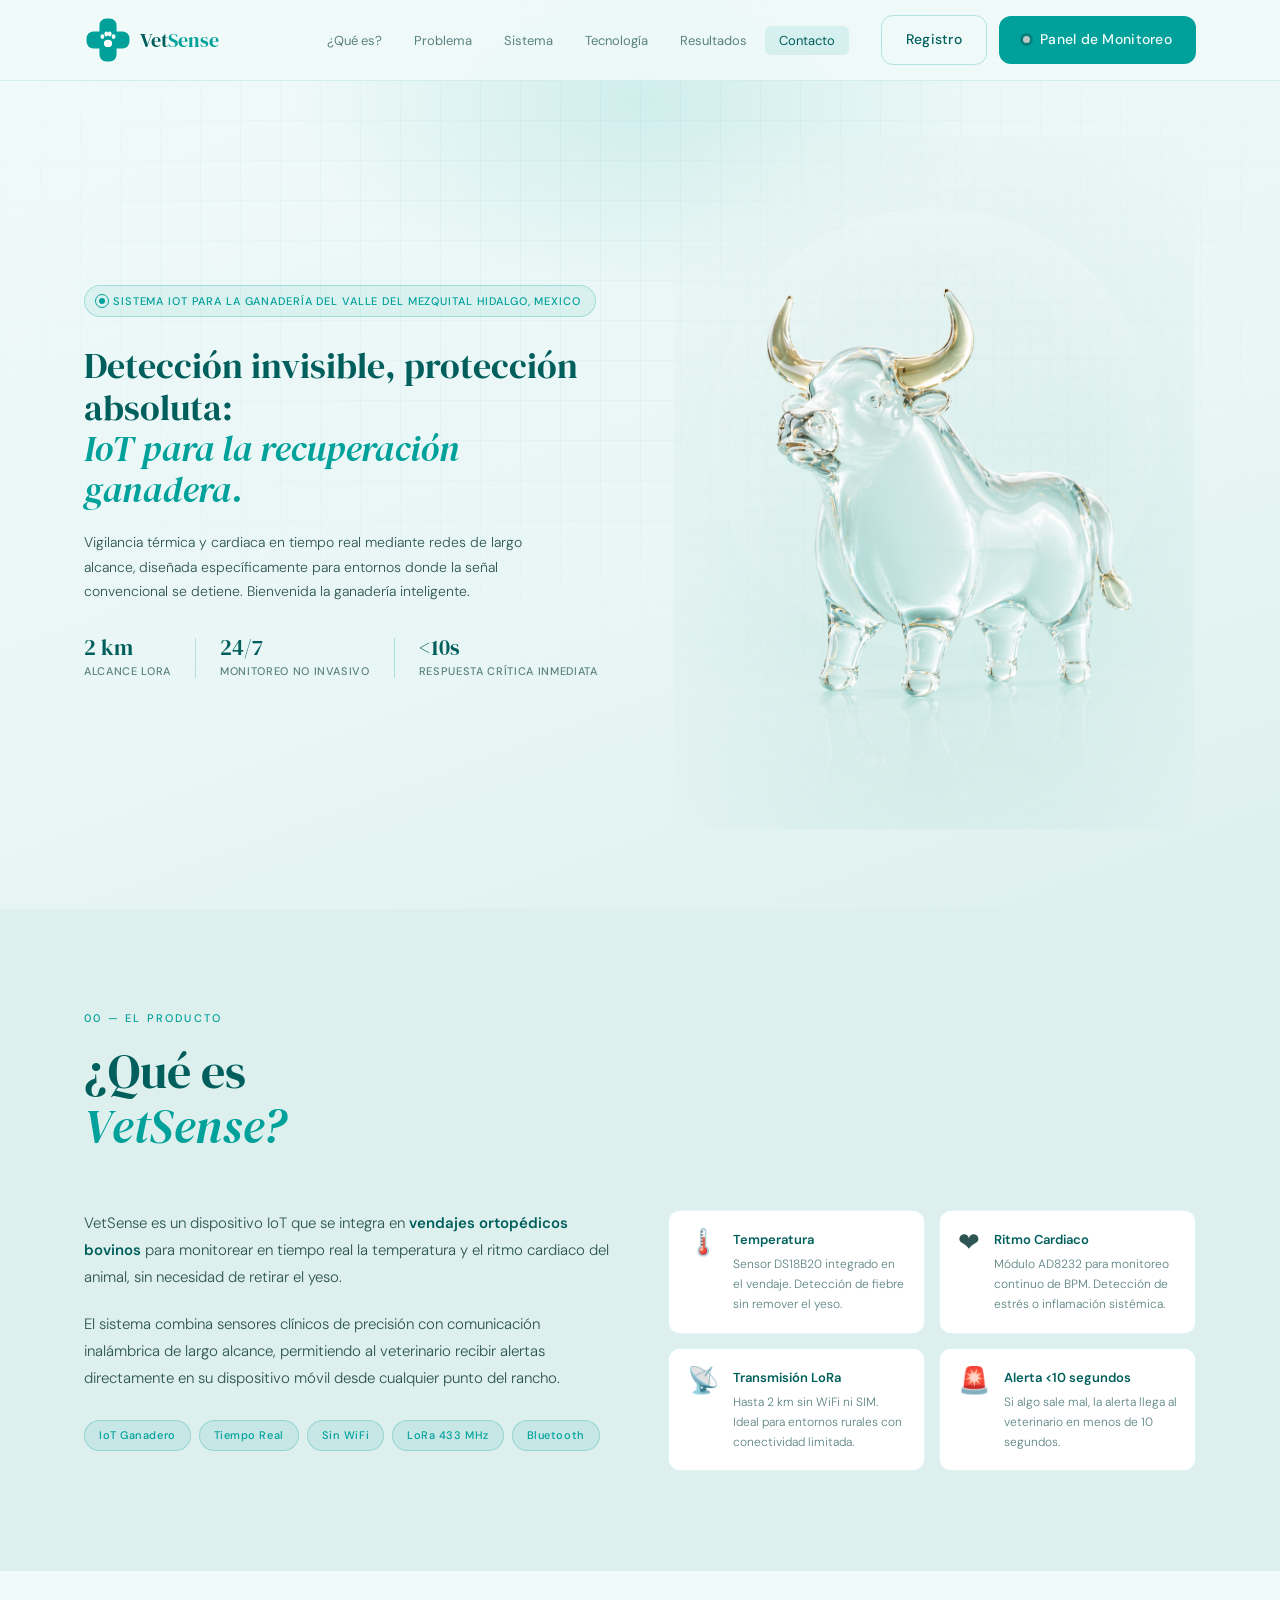
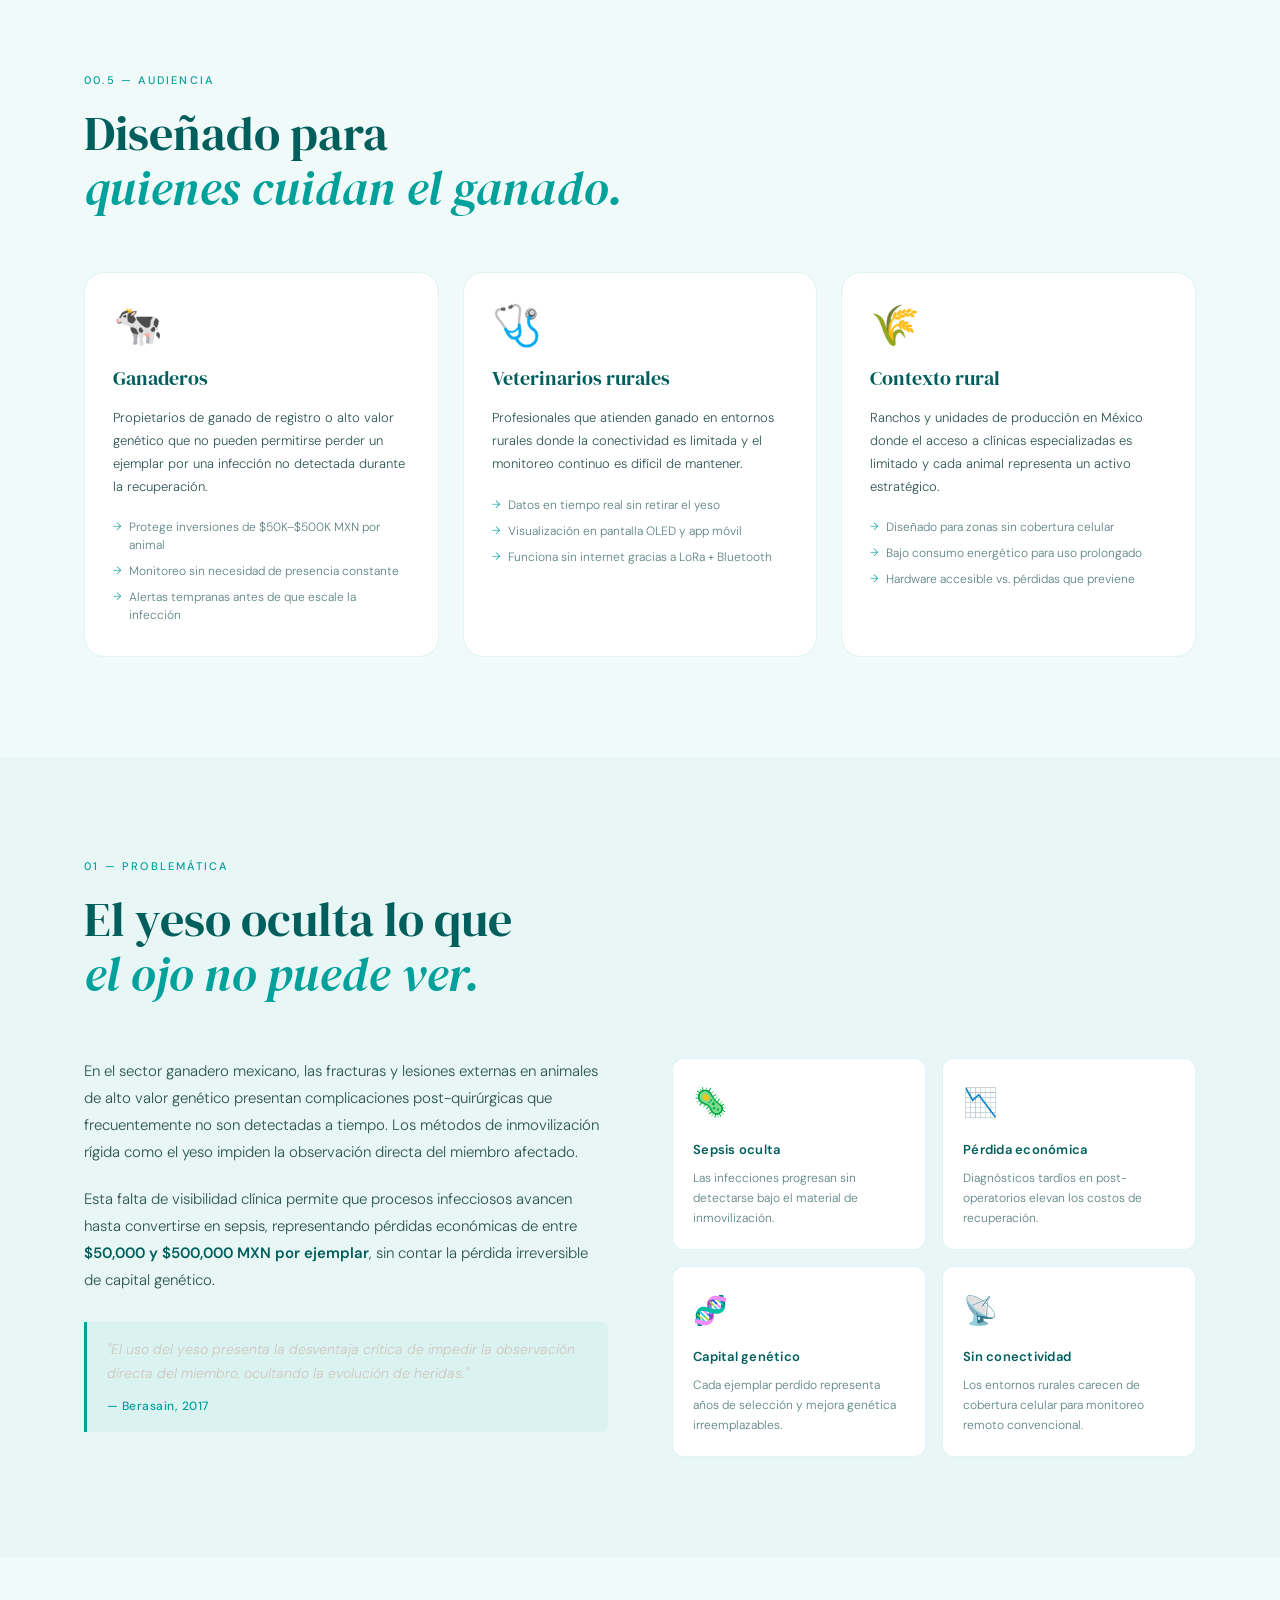
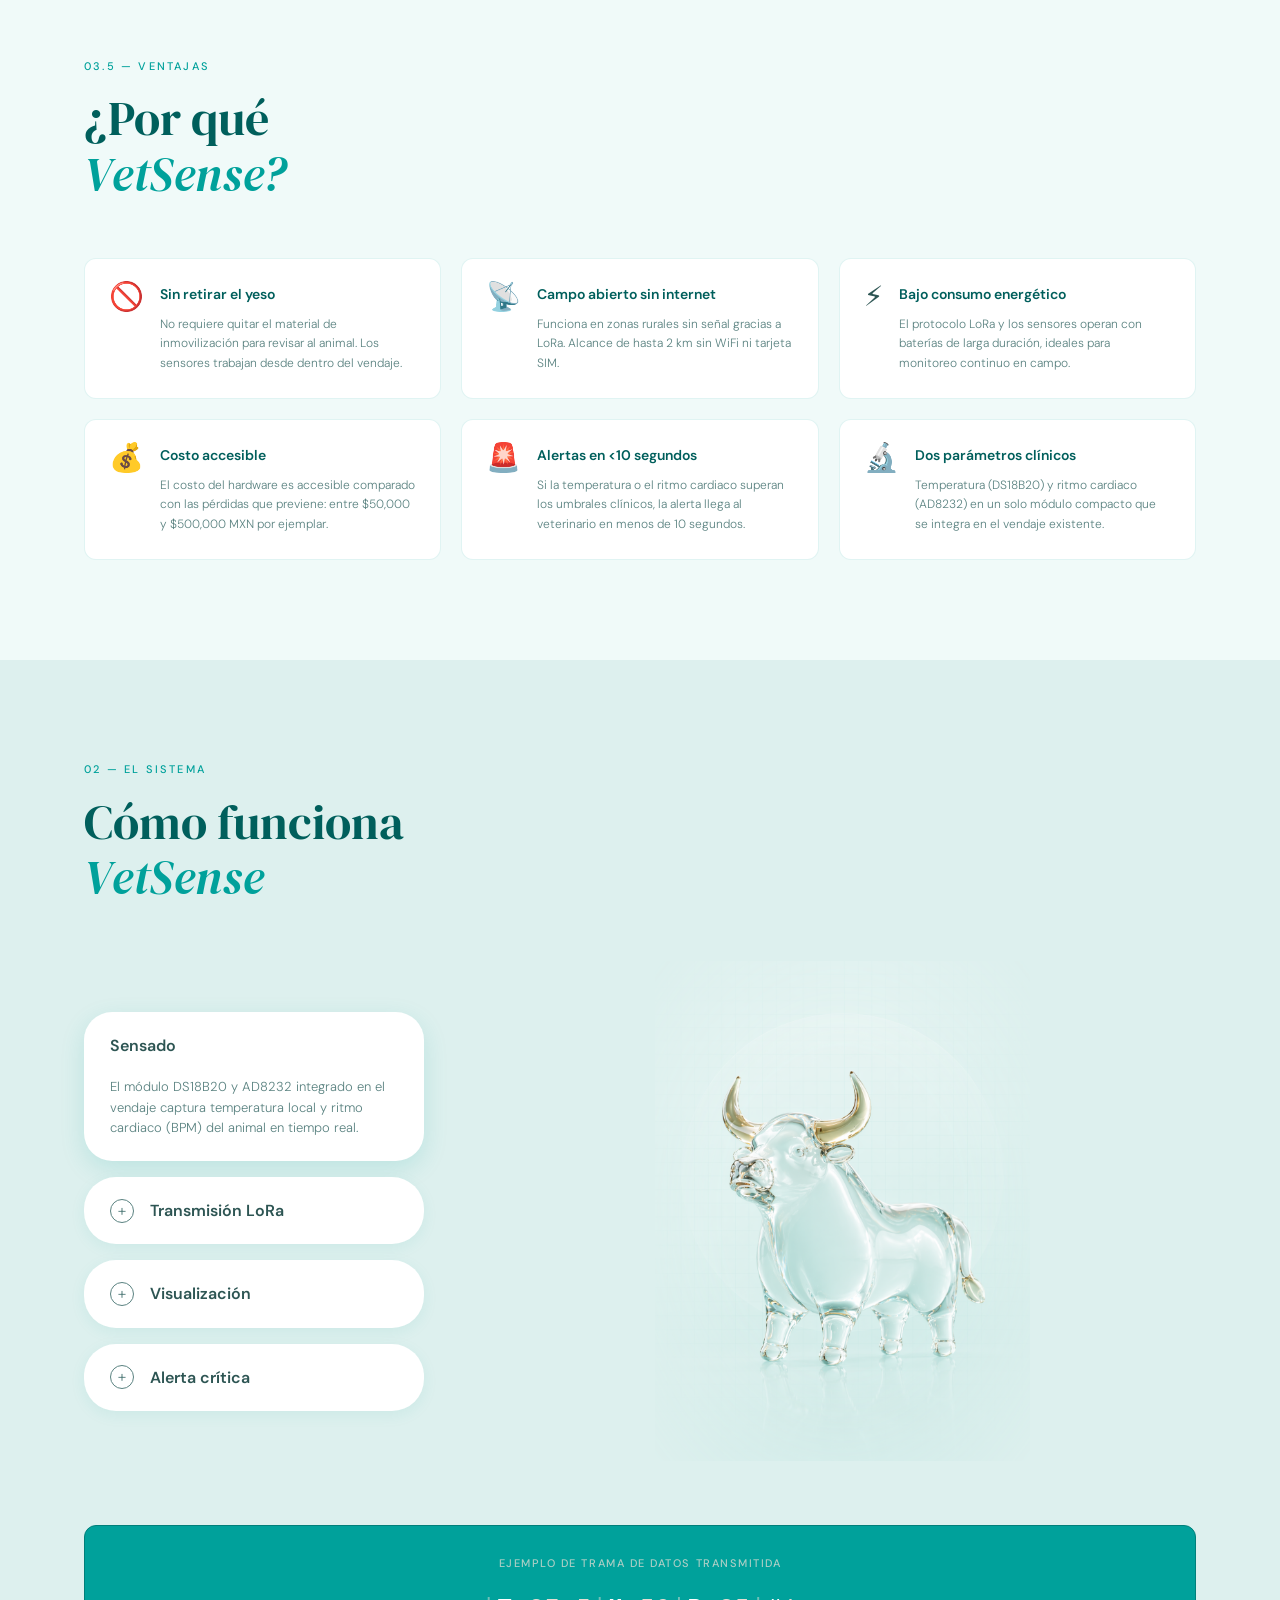
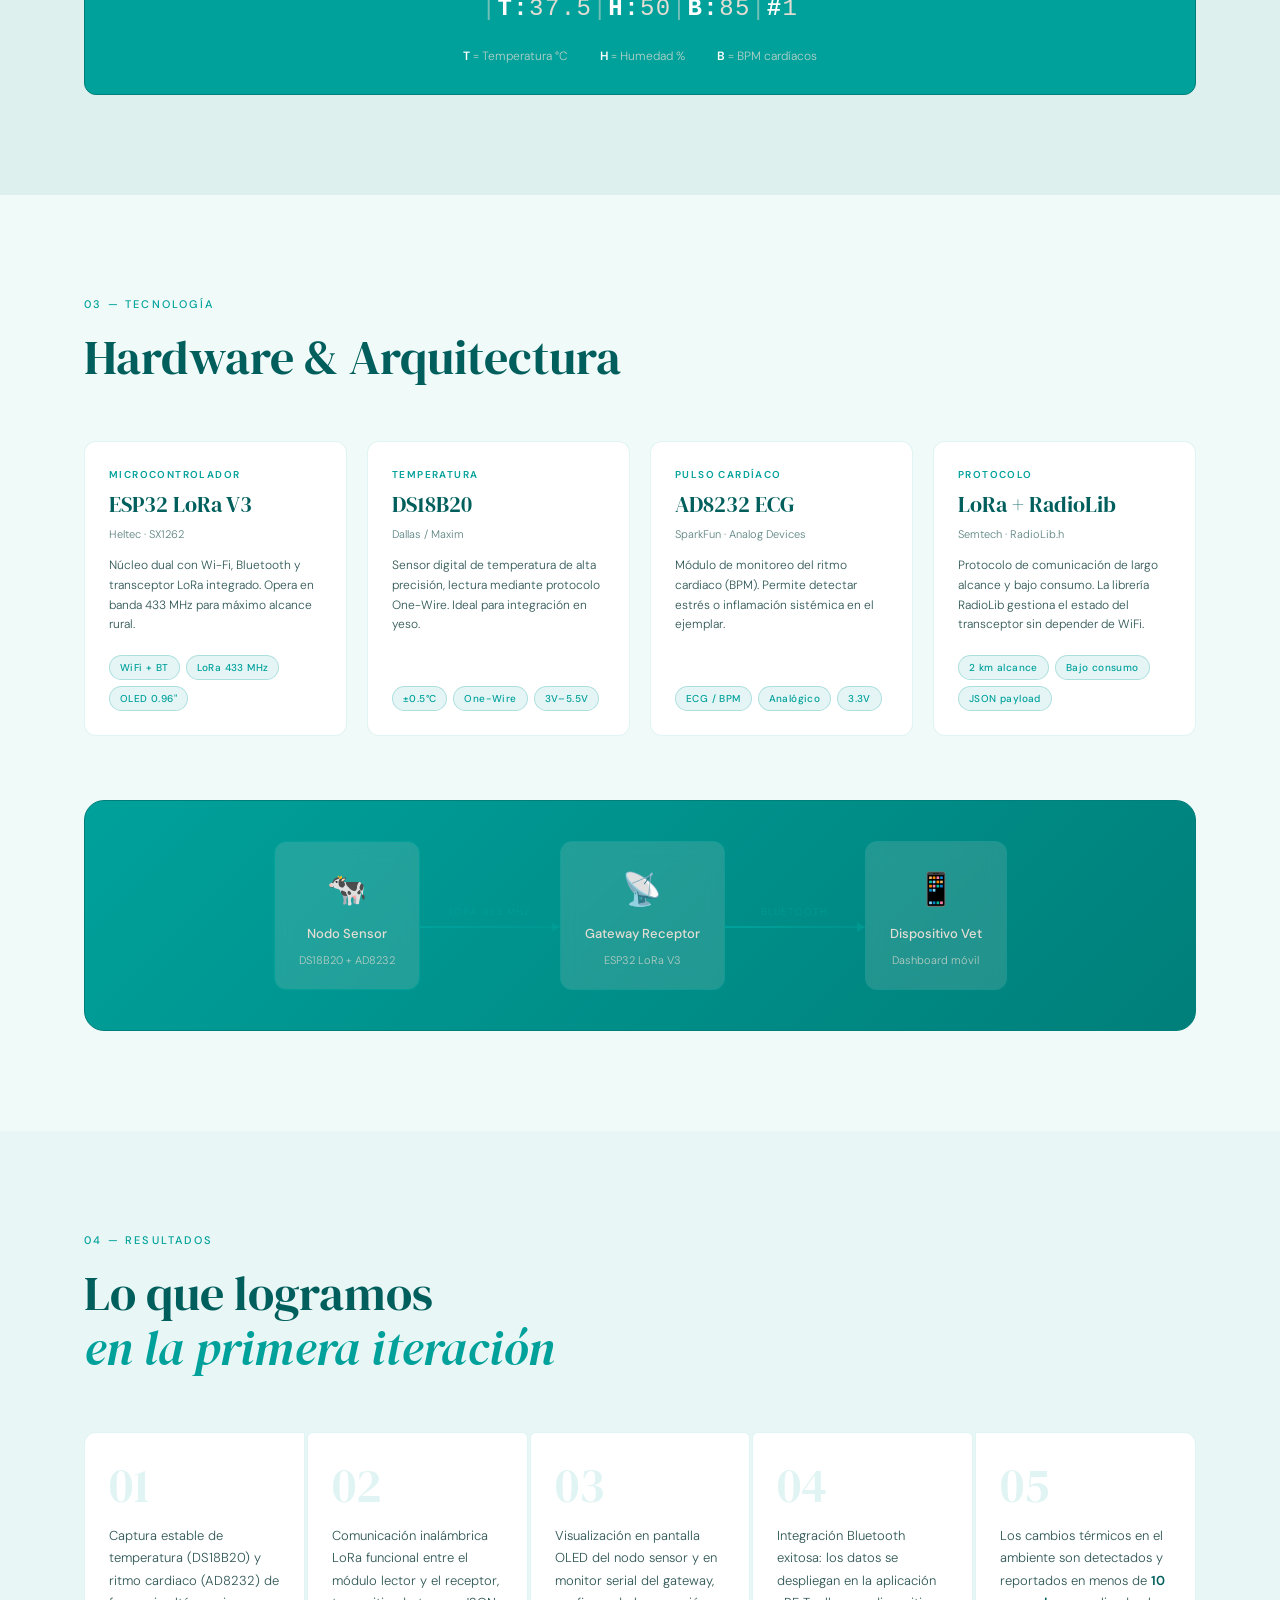
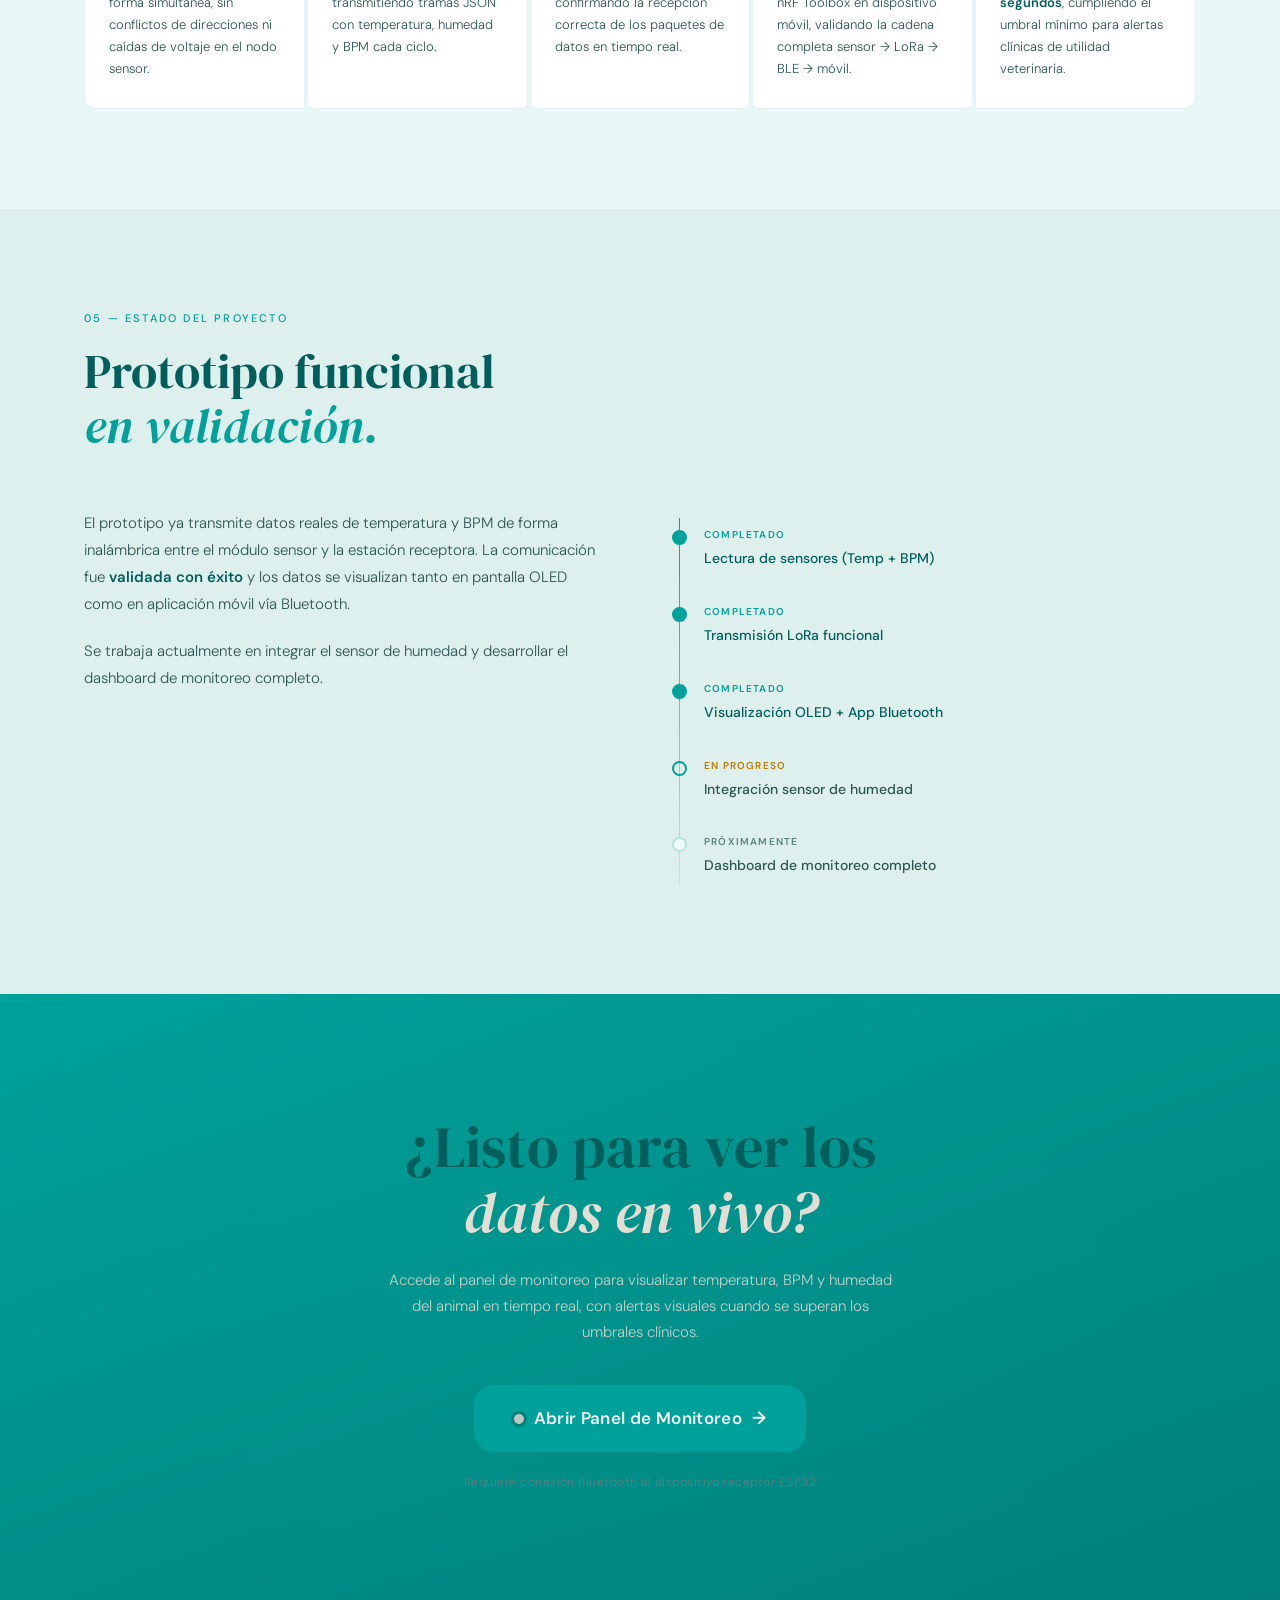
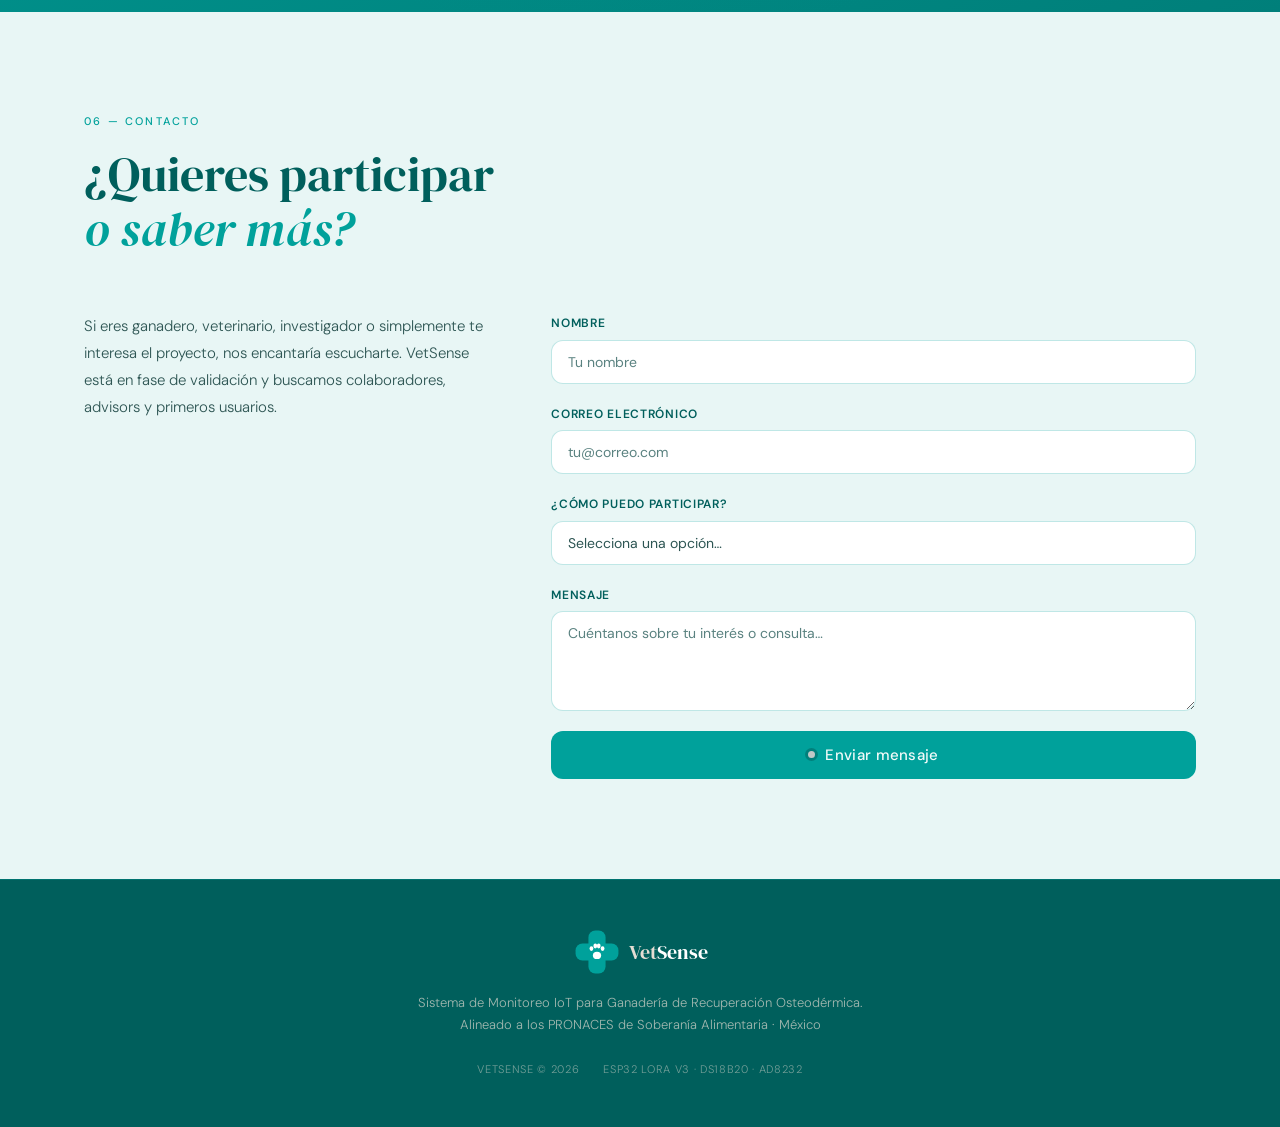
==== index.html @ 0e68b3d4 "Correo electronico de contacto" ====
<!DOCTYPE html>
<html lang="es">

<head>
    <meta charset="UTF-8" />
    <meta name="viewport" content="width=device-width, initial-scale=1.0" />
    <meta name="description"
        content="VetSense — Sistema de Monitoreo IoT para Ganadería de Recuperación Osteodérmica. Detección temprana de complicaciones post-quirúrgicas en ganado de alto valor genético." />
    <title>VetSense — Monitoreo IoT Veterinario</title>
    <link rel="stylesheet" href="./styles.css?v=1.1" />
    <link rel="preconnect" href="https://fonts.googleapis.com" />
    <link rel="preconnect" href="https://fonts.gstatic.com" crossorigin />
    <link
        href="https://fonts.googleapis.com/css2?family=DM+Serif+Display:ital@0;1&family=DM+Sans:ital,opsz,wght@0,9..40,300;0,9..40,400;0,9..40,500;0,9..40,600;1,9..40,300&display=swap"
        rel="stylesheet" />
</head>

<body>
    <!-- ══════════════════════════════════════════════ NAV ══════════════════════════════════════════════ -->
    <header class="site-header" role="banner">
        <nav class="nav container" aria-label="Navegación principal">
            <a href="./index.html" class="nav__logo" aria-label="VetSense inicio">
                <svg class="nav__logo-svg" viewBox="0 0 56 56" fill="none" xmlns="http://www.w3.org/2000/svg"
                    aria-hidden="true">
                    <!-- Cruz médica sólida -->
                    <rect x="18" y="3" width="20" height="50" rx="8" fill="#00a19b" />
                    <rect x="3" y="18" width="50" height="20" rx="8" fill="#00a19b" />
                    <!-- Huella de pata blanca -->
                    <ellipse cx="28" cy="32" rx="4.8" ry="4.2" fill="white" />
                    <ellipse cx="21.5" cy="24" rx="2.2" ry="2.8" fill="white" />
                    <ellipse cx="26" cy="21" rx="2.2" ry="2.8" fill="white" />
                    <ellipse cx="30" cy="21" rx="2.2" ry="2.8" fill="white" />
                    <ellipse cx="34.5" cy="24" rx="2.2" ry="2.8" fill="white" />
                </svg>
                <span class="nav__logo-text">Vet<em>Sense</em></span>
            </a>
            <ul class="nav__links" role="list">
                <li><a href="#que-es" class="nav__link">¿Qué es?</a></li>
                <li><a href="#problema" class="nav__link">Problema</a></li>
                <li><a href="#sistema" class="nav__link">Sistema</a></li>
                <li><a href="#tecnologia" class="nav__link">Tecnología</a></li>
                <li><a href="#resultados" class="nav__link">Resultados</a></li>
                <li><a href="#contacto" class="nav__link">Contacto</a></li>
            </ul>
            <div class="nav__ctas" style="display: flex; gap: 12px; align-items: center;">
                <a href="./Registro.html" class="btn btn--ghost" aria-label="Crear cuenta">Registro</a>
                <a href="./Login.html" class="btn btn--primary" aria-label="Iniciar sesión para acceder al monitoreo">
                    <span class="btn__dot" aria-hidden="true"></span>
                    Panel de Monitoreo
                </a>
            </div>

        </nav>

    </header>

    <main>

        <!-- ══════════════════════════════════════════════
         HERO
    ══════════════════════════════════════════════ -->
        <section class="hero" aria-labelledby="hero-heading">
            <div class="hero__bg-grid" aria-hidden="true"></div>
            <div class="hero__glow" aria-hidden="true"></div>

            <div class="container hero__inner">
                <div class="hero__content">
                    <div class="hero__badge" role="note">
                        <span class="badge__pulse" aria-hidden="true"></span>
                        Sistema IoT para la Ganadería del valle del Mezquital Hidalgo, Mexico
                    </div>

                    <h1 class="hero__heading" id="hero-heading">
                        Detección invisible, protección absoluta:<br />
                        <em> IoT para la recuperación ganadera.</em>
                    </h1>

                    <p class="hero__sub">
                        Vigilancia térmica y cardiaca en tiempo real mediante redes de largo alcance, diseñada
                        específicamente para entornos donde la señal convencional se detiene. Bienvenida la ganadería
                        inteligente.
                    </p>


                    <div class="hero__stats" role="list" aria-label="Estadísticas clave">
                        <div class="stat" role="listitem">
                            <span class="stat__value">2 km</span>
                            <span class="stat__label">Alcance LoRa</span>
                        </div>
                        <div class="stat__divider" aria-hidden="true"></div>
                        <div class="stat" role="listitem">
                            <span class="stat__value">24/7</span>
                            <span class="stat__label">Monitoreo No Invasivo</span>
                        </div>
                        <div class="stat__divider" aria-hidden="true"></div>
                        <div class="stat" role="listitem">
                            <span class="stat__value">&lt;10s</span>
                            <span class="stat__label">Respuesta Crítica Inmediata</span>
                        </div>
                    </div>
                </div>

                <div class="hero__image-col" aria-hidden="true">
                    <div class="hero__image-wrap">
                        <img src="./assets/toro.png" alt="Dispositivo VetSense IoT integrado en vendaje bovino"
                            class="hero__img" loading="eager" />
                    </div>
                </div>


        </section>

        <!-- ══════════════════════════════════════════════
         ¿QUÉ ES?
     ══════════════════════════════════════════════ -->
        <section class="section section--alt" id="que-es" aria-labelledby="que-es-heading">
            <div class="container">
                <div class="section__label" aria-hidden="true">00 — El Producto</div>
                <h2 class="section__heading" id="que-es-heading">
                    ¿Qué es<br /><em>VetSense?</em>
                </h2>
                <div class="whatis-grid">
                    <div class="whatis__text">
                        <p>
                            VetSense es un dispositivo IoT que se integra en <strong>vendajes ortopédicos
                                bovinos</strong>
                            para monitorear en tiempo real la temperatura y el ritmo cardiaco del animal,
                            sin necesidad de retirar el yeso.
                        </p>
                        <p>
                            El sistema combina sensores clínicos de precisión con comunicación
                            inalámbrica de largo alcance, permitiendo al veterinario recibir
                            alertas directamente en su dispositivo móvil desde cualquier punto del rancho.
                        </p>
                        <div class="whatis__tags" aria-label="Tecnologías clave">
                            <span class="tag">IoT Ganadero</span>
                            <span class="tag">Tiempo Real</span>
                            <span class="tag">Sin WiFi</span>
                            <span class="tag">LoRa 433 MHz</span>
                            <span class="tag">Bluetooth</span>
                        </div>
                    </div>
                    <div class="whatis__cards" role="list" aria-label="Características principales">
                        <div class="whatis-card" role="listitem">
                            <div class="whatis-card__icon" aria-hidden="true">🌡️</div>
                            <div>
                                <h3 class="whatis-card__title">Temperatura</h3>
                                <p class="whatis-card__desc">Sensor DS18B20 integrado en el vendaje. Detección de fiebre
                                    sin remover el yeso.</p>
                            </div>
                        </div>
                        <div class="whatis-card" role="listitem">
                            <div class="whatis-card__icon" aria-hidden="true">❤️</div>
                            <div>
                                <h3 class="whatis-card__title">Ritmo Cardiaco</h3>
                                <p class="whatis-card__desc">Módulo AD8232 para monitoreo continuo de BPM. Detección de
                                    estrés o inflamación sistémica.</p>
                            </div>
                        </div>
                        <div class="whatis-card" role="listitem">
                            <div class="whatis-card__icon" aria-hidden="true">📡</div>
                            <div>
                                <h3 class="whatis-card__title">Transmisión LoRa</h3>
                                <p class="whatis-card__desc">Hasta 2 km sin WiFi ni SIM. Ideal para entornos rurales con
                                    conectividad limitada.</p>
                            </div>
                        </div>
                        <div class="whatis-card" role="listitem">
                            <div class="whatis-card__icon" aria-hidden="true">🚨</div>
                            <div>
                                <h3 class="whatis-card__title">Alerta &lt;10 segundos</h3>
                                <p class="whatis-card__desc">Si algo sale mal, la alerta llega al veterinario en menos
                                    de 10 segundos.</p>
                            </div>
                        </div>
                    </div>
                </div>
            </div>
        </section>

        <!-- ══════════════════════════════════════════════
         PARA QUIÉN ES
     ══════════════════════════════════════════════ -->
        <section class="section" id="para-quien" aria-labelledby="para-quien-heading">
            <div class="container">
                <div class="section__label" aria-hidden="true">00.5 — Audiencia</div>
                <h2 class="section__heading" id="para-quien-heading">
                    Diseñado para<br /><em>quienes cuidan el ganado.</em>
                </h2>
                <div class="audience-grid">
                    <div class="audience-card" role="article" aria-labelledby="aud-ganadero">
                        <div class="audience-card__emoji" aria-hidden="true">🐄</div>
                        <h3 class="audience-card__title" id="aud-ganadero">Ganaderos</h3>
                        <p class="audience-card__desc">
                            Propietarios de ganado de registro o alto valor genético que no pueden permitirse
                            perder un ejemplar por una infección no detectada durante la recuperación.
                        </p>
                        <ul class="audience-card__list" aria-label="Beneficios para ganaderos">
                            <li>Protege inversiones de $50K–$500K MXN por animal</li>
                            <li>Monitoreo sin necesidad de presencia constante</li>
                            <li>Alertas tempranas antes de que escale la infección</li>
                        </ul>
                    </div>
                    <div class="audience-card" role="article" aria-labelledby="aud-vet">
                        <div class="audience-card__emoji" aria-hidden="true">🩺</div>
                        <h3 class="audience-card__title" id="aud-vet">Veterinarios rurales</h3>
                        <p class="audience-card__desc">
                            Profesionales que atienden ganado en entornos rurales donde la conectividad
                            es limitada y el monitoreo continuo es difícil de mantener.
                        </p>
                        <ul class="audience-card__list" aria-label="Beneficios para veterinarios">
                            <li>Datos en tiempo real sin retirar el yeso</li>
                            <li>Visualización en pantalla OLED y app móvil</li>
                            <li>Funciona sin internet gracias a LoRa + Bluetooth</li>
                        </ul>
                    </div>
                    <div class="audience-card" role="article" aria-labelledby="aud-contexto">
                        <div class="audience-card__emoji" aria-hidden="true">🌾</div>
                        <h3 class="audience-card__title" id="aud-contexto">Contexto rural</h3>
                        <p class="audience-card__desc">
                            Ranchos y unidades de producción en México donde el acceso a clínicas especializadas
                            es limitado y cada animal representa un activo estratégico.
                        </p>
                        <ul class="audience-card__list" aria-label="Contexto de uso">
                            <li>Diseñado para zonas sin cobertura celular</li>
                            <li>Bajo consumo energético para uso prolongado</li>
                            <li>Hardware accesible vs. pérdidas que previene</li>
                        </ul>
                    </div>
                </div>
            </div>
        </section>

        <!-- ══════════════════════════════════════════════
         PROBLEMA
    ══════════════════════════════════════════════ -->
        <section class="section section--dark" id="problema" aria-labelledby="problema-heading">
            <div class="container">
                <div class="section__label" aria-hidden="true">01 — Problemática</div>
                <h2 class="section__heading" id="problema-heading">
                    El yeso oculta lo que<br /><em>el ojo no puede ver.</em>
                </h2>
                <div class="problem-grid">
                    <div class="problem__text">
                        <p>
                            En el sector ganadero mexicano, las fracturas y lesiones externas en animales de
                            alto valor genético presentan complicaciones post-quirúrgicas que frecuentemente
                            no son detectadas a tiempo. Los métodos de inmovilización rígida como el yeso
                            impiden la observación directa del miembro afectado.
                        </p>
                        <p>
                            Esta falta de visibilidad clínica permite que procesos infecciosos avancen hasta
                            convertirse en sepsis, representando pérdidas económicas de entre
                            <strong>$50,000 y $500,000 MXN por ejemplar</strong>, sin contar la pérdida
                            irreversible de capital genético.
                        </p>
                        <blockquote class="pull-quote">
                            "El uso del yeso presenta la desventaja crítica de impedir la observación
                            directa del miembro, ocultando la evolución de heridas."
                            <cite>— Berasain, 2017</cite>
                        </blockquote>
                    </div>
                    <div class="problem__cards" role="list" aria-label="Consecuencias del problema">
                        <div class="problem-card" role="listitem">
                            <div class="problem-card__icon" aria-hidden="true">🦠</div>
                            <h3 class="problem-card__title">Sepsis oculta</h3>
                            <p class="problem-card__desc">Las infecciones progresan sin detectarse bajo el material de
                                inmovilización.</p>
                        </div>
                        <div class="problem-card" role="listitem">
                            <div class="problem-card__icon" aria-hidden="true">📉</div>
                            <h3 class="problem-card__title">Pérdida económica</h3>
                            <p class="problem-card__desc">Diagnósticos tardíos en post-operatorios elevan los costos de
                                recuperación.</p>
                        </div>
                        <div class="problem-card" role="listitem">
                            <div class="problem-card__icon" aria-hidden="true">🧬</div>
                            <h3 class="problem-card__title">Capital genético</h3>
                            <p class="problem-card__desc">Cada ejemplar perdido representa años de selección y mejora
                                genética irreemplazables.</p>
                        </div>
                        <div class="problem-card" role="listitem">
                            <div class="problem-card__icon" aria-hidden="true">📡</div>
                            <h3 class="problem-card__title">Sin conectividad</h3>
                            <p class="problem-card__desc">Los entornos rurales carecen de cobertura celular para
                                monitoreo remoto convencional.</p>
                        </div>
                    </div>
                </div>
            </div>
        </section>

        <!-- ══════════════════════════════════════════════
         ¿QUÉ LO HACE DIFERENTE?
     ══════════════════════════════════════════════ -->
        <section class="section" id="diferenciadores" aria-labelledby="diferenciadores-heading">
            <div class="container">
                <div class="section__label" aria-hidden="true">03.5 — Ventajas</div>
                <h2 class="section__heading" id="diferenciadores-heading">
                    ¿Por qué<br /><em>VetSense?</em>
                </h2>
                <div class="diff-grid" role="list" aria-label="Diferenciadores clave">
                    <div class="diff-item" role="listitem">
                        <div class="diff-item__icon" aria-hidden="true">🚫</div>
                        <div class="diff-item__content">
                            <h3 class="diff-item__title">Sin retirar el yeso</h3>
                            <p class="diff-item__desc">No requiere quitar el material de inmovilización para revisar al
                                animal. Los sensores trabajan desde dentro del vendaje.</p>
                        </div>
                    </div>
                    <div class="diff-item" role="listitem">
                        <div class="diff-item__icon" aria-hidden="true">📡</div>
                        <div class="diff-item__content">
                            <h3 class="diff-item__title">Campo abierto sin internet</h3>
                            <p class="diff-item__desc">Funciona en zonas rurales sin señal gracias a LoRa. Alcance de
                                hasta 2 km sin WiFi ni tarjeta SIM.</p>
                        </div>
                    </div>
                    <div class="diff-item" role="listitem">
                        <div class="diff-item__icon" aria-hidden="true">⚡</div>
                        <div class="diff-item__content">
                            <h3 class="diff-item__title">Bajo consumo energético</h3>
                            <p class="diff-item__desc">El protocolo LoRa y los sensores operan con baterías de larga
                                duración, ideales para monitoreo continuo en campo.</p>
                        </div>
                    </div>
                    <div class="diff-item" role="listitem">
                        <div class="diff-item__icon" aria-hidden="true">💰</div>
                        <div class="diff-item__content">
                            <h3 class="diff-item__title">Costo accesible</h3>
                            <p class="diff-item__desc">El costo del hardware es accesible comparado con las pérdidas que
                                previene: entre $50,000 y $500,000 MXN por ejemplar.</p>
                        </div>
                    </div>
                    <div class="diff-item" role="listitem">
                        <div class="diff-item__icon" aria-hidden="true">🚨</div>
                        <div class="diff-item__content">
                            <h3 class="diff-item__title">Alertas en &lt;10 segundos</h3>
                            <p class="diff-item__desc">Si la temperatura o el ritmo cardiaco superan los umbrales
                                clínicos, la alerta llega al veterinario en menos de 10 segundos.</p>
                        </div>
                    </div>
                    <div class="diff-item" role="listitem">
                        <div class="diff-item__icon" aria-hidden="true">🔬</div>
                        <div class="diff-item__content">
                            <h3 class="diff-item__title">Dos parámetros clínicos</h3>
                            <p class="diff-item__desc">Temperatura (DS18B20) y ritmo cardiaco (AD8232) en un solo módulo
                                compacto que se integra en el vendaje existente.</p>
                        </div>
                    </div>
                </div>
            </div>
        </section>

        <!-- ══════════════════════════════════════════════
         SISTEMA — CÓMO FUNCIONA
    ══════════════════════════════════════════════ -->
        <section class="section section--alt" id="sistema" aria-labelledby="sistema-heading">
            <div class="container">
                <div class="section__label" aria-hidden="true">02 — El Sistema</div>
                <h2 class="section__heading" id="sistema-heading">
                    Cómo funciona<br /><em>VetSense</em>
                </h2>

                <div class="apple-layout">
                    <div class="apple-layout__sidebar" role="tablist">
                        <div class="apple-item active" data-image="./assets/toro.png" role="tab" aria-selected="true"
                            tabindex="0">
                            <div class="apple-item__header">
                                <span class="apple-item__icon">+</span>
                                <h3 class="apple-item__title">Sensado</h3>
                            </div>
                            <div class="apple-item__content">
                                <p>El módulo DS18B20 y AD8232 integrado en el vendaje captura temperatura
                                    local y ritmo cardiaco (BPM) del animal en tiempo real.</p>
                            </div>
                        </div>
                        <div class="apple-item" data-image="./assets/obeja.png" role="tab" aria-selected="false"
                            tabindex="0">
                            <div class="apple-item__header">
                                <span class="apple-item__icon">+</span>
                                <h3 class="apple-item__title">Transmisión LoRa</h3>
                            </div>
                            <div class="apple-item__content">
                                <p>Los datos se empaquetan en JSON y se transmiten via LoRa 433 MHz al
                                    gateway central. Sin WiFi, sin SIM. Hasta 2 km de alcance.</p>
                            </div>
                        </div>
                        <div class="apple-item" data-image="./assets/perrosmall.png" role="tab" aria-selected="false"
                            tabindex="0">
                            <div class="apple-item__header">
                                <span class="apple-item__icon">+</span>
                                <h3 class="apple-item__title">Visualización</h3>
                            </div>
                            <div class="apple-item__content">
                                <p>El veterinario recibe alertas en tiempo real en su dispositivo móvil vía
                                    Bluetooth desde el gateway receptor ESP32.</p>
                            </div>
                        </div>
                        <div class="apple-item" data-image="./assets/perrogrande.png" role="tab" aria-selected="false"
                            tabindex="0">
                            <div class="apple-item__header">
                                <span class="apple-item__icon">+</span>
                                <h3 class="apple-item__title">Alerta crítica</h3>
                            </div>
                            <div class="apple-item__content">
                                <p>Si la temperatura o BPM superan los umbrales clínicos, se genera una
                                    alerta visual inmediata. Tiempo de respuesta &lt; 10 segundos.</p>
                            </div>
                        </div>
                    </div>
                    <div class="apple-layout__visual">
                        <img id="apple-image" src="./assets/toro.png" alt="Visualización del sistema" loading="lazy" />
                    </div>
                </div>

                <!-- Data packet visual -->
                <div class="packet-demo" aria-label="Ejemplo de paquete de datos transmitido" role="figure">
                    <div class="packet-demo__label">Ejemplo de trama de datos transmitida</div>
                    <div class="packet-demo__code">
                        <span class="packet__pipe">|</span><span class="packet__key">T:</span><span
                            class="packet__val">37.5</span><span class="packet__pipe">|</span><span
                            class="packet__key">H:</span><span class="packet__val">50</span><span
                            class="packet__pipe">|</span><span class="packet__key">B:</span><span
                            class="packet__val">85</span><span class="packet__pipe">|</span><span
                            class="packet__key">#</span><span class="packet__val">1</span>
                    </div>
                    <div class="packet-demo__legend">
                        <span><strong>T</strong> = Temperatura °C</span>
                        <span><strong>H</strong> = Humedad %</span>
                        <span><strong>B</strong> = BPM cardíacos</span>
                    </div>
                </div>
            </div>
        </section>

        <!-- ══════════════════════════════════════════════
         TECNOLOGÍA
    ══════════════════════════════════════════════ -->
        <section class="section" id="tecnologia" aria-labelledby="tech-heading">
            <div class="container">
                <div class="section__label" aria-hidden="true">03 — Tecnología</div>
                <h2 class="section__heading" id="tech-heading">
                    Hardware &amp; Arquitectura
                </h2>

                <div class="tech-grid">
                    <div class="tech-card" role="article" aria-labelledby="tech-esp32">
                        <div class="tech-card__tag">Microcontrolador</div>
                        <h3 class="tech-card__name" id="tech-esp32">ESP32 LoRa V3</h3>
                        <p class="tech-card__maker">Heltec · SX1262</p>
                        <p class="tech-card__desc">Núcleo dual con Wi-Fi, Bluetooth y transceptor LoRa integrado. Opera
                            en banda 433 MHz para máximo alcance rural.</p>
                        <div class="tech-card__specs">
                            <span>WiFi + BT</span>
                            <span>LoRa 433 MHz</span>
                            <span>OLED 0.96"</span>
                        </div>
                    </div>

                    <div class="tech-card" role="article" aria-labelledby="tech-ds18b20">
                        <div class="tech-card__tag">Temperatura</div>
                        <h3 class="tech-card__name" id="tech-ds18b20">DS18B20</h3>
                        <p class="tech-card__maker">Dallas / Maxim</p>
                        <p class="tech-card__desc">Sensor digital de temperatura de alta precisión, lectura mediante
                            protocolo One-Wire. Ideal para integración en yeso.</p>
                        <div class="tech-card__specs">
                            <span>±0.5°C</span>
                            <span>One-Wire</span>
                            <span>3V–5.5V</span>
                        </div>
                    </div>

                    <div class="tech-card" role="article" aria-labelledby="tech-ad8232">
                        <div class="tech-card__tag">Pulso Cardíaco</div>
                        <h3 class="tech-card__name" id="tech-ad8232">AD8232 ECG</h3>
                        <p class="tech-card__maker">SparkFun · Analog Devices</p>
                        <p class="tech-card__desc">Módulo de monitoreo del ritmo cardiaco (BPM). Permite detectar estrés
                            o inflamación sistémica en el ejemplar.</p>
                        <div class="tech-card__specs">
                            <span>ECG / BPM</span>
                            <span>Analógico</span>
                            <span>3.3V</span>
                        </div>
                    </div>

                    <div class="tech-card" role="article" aria-labelledby="tech-lora">
                        <div class="tech-card__tag">Protocolo</div>
                        <h3 class="tech-card__name" id="tech-lora">LoRa + RadioLib</h3>
                        <p class="tech-card__maker">Semtech · RadioLib.h</p>
                        <p class="tech-card__desc">Protocolo de comunicación de largo alcance y bajo consumo. La
                            librería RadioLib gestiona el estado del transceptor sin depender de WiFi.</p>
                        <div class="tech-card__specs">
                            <span>2 km alcance</span>
                            <span>Bajo consumo</span>
                            <span>JSON payload</span>
                        </div>
                    </div>
                </div>

                <div class="arch-diagram" role="figure" aria-label="Diagrama de arquitectura del sistema">
                    <div class="arch__node arch__node--sensor">
                        <span aria-hidden="true">🐄</span>
                        <span>Nodo Sensor</span>
                        <small>DS18B20 + AD8232</small>
                    </div>
                    <div class="arch__line" aria-hidden="true">
                        <span class="arch__label">LoRa 433 MHz</span>
                        <div class="arch__arrow"></div>
                    </div>
                    <div class="arch__node arch__node--gateway">
                        <span aria-hidden="true">📡</span>
                        <span>Gateway Receptor</span>
                        <small>ESP32 LoRa V3</small>
                    </div>
                    <div class="arch__line" aria-hidden="true">
                        <span class="arch__label">Bluetooth</span>
                        <div class="arch__arrow"></div>
                    </div>
                    <div class="arch__node arch__node--device">
                        <span aria-hidden="true">📱</span>
                        <span>Dispositivo Vet</span>
                        <small>Dashboard móvil</small>
                    </div>
                </div>
            </div>
        </section>

        <!-- ══════════════════════════════════════════════
         RESULTADOS
    ══════════════════════════════════════════════ -->
        <section class="section section--dark" id="resultados" aria-labelledby="resultados-heading">
            <div class="container">
                <div class="section__label" aria-hidden="true">04 — Resultados</div>
                <h2 class="section__heading" id="resultados-heading">
                    Lo que logramos<br /><em>en la primera iteración</em>
                </h2>

                <div class="results-grid">
                    <div class="result-item">
                        <div class="result-item__num">01</div>
                        <p>Captura estable de temperatura (DS18B20) y ritmo cardiaco (AD8232) de forma simultánea, sin
                            conflictos de direcciones ni caídas de voltaje en el nodo sensor.</p>
                    </div>
                    <div class="result-item">
                        <div class="result-item__num">02</div>
                        <p>Comunicación inalámbrica LoRa funcional entre el módulo lector y el receptor, transmitiendo
                            tramas JSON con temperatura, humedad y BPM cada ciclo.</p>
                    </div>
                    <div class="result-item">
                        <div class="result-item__num">03</div>
                        <p>Visualización en pantalla OLED del nodo sensor y en monitor serial del gateway, confirmando
                            la recepción correcta de los paquetes de datos en tiempo real.</p>
                    </div>
                    <div class="result-item">
                        <div class="result-item__num">04</div>
                        <p>Integración Bluetooth exitosa: los datos se despliegan en la aplicación nRF Toolbox en
                            dispositivo móvil, validando la cadena completa sensor → LoRa → BLE → móvil.</p>
                    </div>
                    <div class="result-item">
                        <div class="result-item__num">05</div>
                        <p>Los cambios térmicos en el ambiente son detectados y reportados en menos de <strong>10
                                segundos</strong>, cumpliendo el umbral mínimo para alertas clínicas de utilidad
                            veterinaria.</p>
                    </div>
                </div>
            </div>
        </section>

        <!-- ══════════════════════════════════════════════
         ETAPA ACTUAL
     ══════════════════════════════════════════════ -->
        <section class="section section--alt" id="etapa" aria-labelledby="etapa-heading">
            <div class="container">
                <div class="section__label" aria-hidden="true">05 — Estado del Proyecto</div>
                <h2 class="section__heading" id="etapa-heading">
                    Prototipo funcional<br /><em>en validación.</em>
                </h2>
                <div class="stage-layout">
                    <div class="stage__text">
                        <p>
                            El prototipo ya transmite datos reales de temperatura y BPM de forma inalámbrica
                            entre el módulo sensor y la estación receptora. La comunicación fue
                            <strong>validada con éxito</strong> y los datos se visualizan tanto en pantalla
                            OLED como en aplicación móvil vía Bluetooth.
                        </p>
                        <p>
                            Se trabaja actualmente en integrar el sensor de humedad y desarrollar
                            el dashboard de monitoreo completo.
                        </p>
                    </div>
                    <div class="stage__roadmap" role="list" aria-label="Hoja de ruta del proyecto">
                        <div class="roadmap-item roadmap-item--done" role="listitem">
                            <div class="roadmap-item__dot" aria-hidden="true"></div>
                            <div>
                                <div class="roadmap-item__label">Completado</div>
                                <div class="roadmap-item__title">Lectura de sensores (Temp + BPM)</div>
                            </div>
                        </div>
                        <div class="roadmap-item roadmap-item--done" role="listitem">
                            <div class="roadmap-item__dot" aria-hidden="true"></div>
                            <div>
                                <div class="roadmap-item__label">Completado</div>
                                <div class="roadmap-item__title">Transmisión LoRa funcional</div>
                            </div>
                        </div>
                        <div class="roadmap-item roadmap-item--done" role="listitem">
                            <div class="roadmap-item__dot" aria-hidden="true"></div>
                            <div>
                                <div class="roadmap-item__label">Completado</div>
                                <div class="roadmap-item__title">Visualización OLED + App Bluetooth</div>
                            </div>
                        </div>
                        <div class="roadmap-item roadmap-item--wip" role="listitem">
                            <div class="roadmap-item__dot" aria-hidden="true"></div>
                            <div>
                                <div class="roadmap-item__label">En progreso</div>
                                <div class="roadmap-item__title">Integración sensor de humedad</div>
                            </div>
                        </div>
                        <div class="roadmap-item" role="listitem">
                            <div class="roadmap-item__dot" aria-hidden="true"></div>
                            <div>
                                <div class="roadmap-item__label">Próximamente</div>
                                <div class="roadmap-item__title">Dashboard de monitoreo completo</div>
                            </div>
                        </div>
                    </div>
                </div>
            </div>
        </section>

        <!-- ══════════════════════════════════════════════
         CTA — IR A MONITOREO
    ══════════════════════════════════════════════ -->
        <section class="section cta-section" aria-labelledby="cta-heading">
            <div class="cta-section__glow" aria-hidden="true"></div>
            <div class="container cta-section__inner">
                <h2 class="cta-section__heading" id="cta-heading">
                    ¿Listo para ver los<br /><em>datos en vivo?</em>
                </h2>
                <p class="cta-section__sub">
                    Accede al panel de monitoreo para visualizar temperatura, BPM y humedad
                    del animal en tiempo real, con alertas visuales cuando se superan los umbrales clínicos.
                </p>
                <a href="./Login.html" class="btn btn--primary btn--xl" aria-label="Iniciar sesión para acceder al monitoreo">
                    <span class="btn__dot btn__dot--lg" aria-hidden="true"></span>
                    Abrir Panel de Monitoreo
                    <span class="btn__arrow" aria-hidden="true">→</span>
                </a>
                <p class="cta-section__note" role="note">
                    Requiere conexión Bluetooth al dispositivo receptor ESP32
                </p>
            </div>
        </section>

    </main>

    <!-- ══════════════════════════════════════════════
         CONTACTO
     ══════════════════════════════════════════════ -->
    <section class="section section--dark" id="contacto" aria-labelledby="contacto-heading">
        <div class="container">
            <div class="section__label" aria-hidden="true">06 — Contacto</div>
            <h2 class="section__heading" id="contacto-heading">
                ¿Quieres participar<br /><em>o saber más?</em>
            </h2>
            <div class="contact-layout">
                <div class="contact__intro">
                    <p>
                        Si eres ganadero, veterinario, investigador o simplemente te interesa
                        el proyecto, nos encantaría escucharte. VetSense está en fase de
                        validación y buscamos colaboradores, advisors y primeros usuarios.
                    </p>
                </div>
                <form class="contact-form" action="https://formspree.io/f/mnjlwrjv" method="POST"
                    aria-label="Formulario de contacto VetSense">
                    <div class="form-group">
                        <label for="contactoNombre" class="form-label">Nombre</label>
                        <input type="text" id="contactoNombre" name="nombre" class="form-input" placeholder="Tu nombre"
                            required autocomplete="name" />
                    </div>
                    <div class="form-group">
                        <label for="contactoEmail" class="form-label">Correo electrónico</label>
                        <input type="email" id="contactoEmail" name="email" class="form-input"
                            placeholder="tu@correo.com" required autocomplete="email" />
                    </div>
                    <div class="form-group">
                        <label for="contactoOpcion" class="form-label">¿Cómo puedo participar?</label>
                        <select id="contactoOpcion" name="como_participar" class="form-input">
                            <option value="">Selecciona una opción…</option>
                            <option value="ganadero">Soy ganadero y me interesa el sistema</option>
                            <option value="veterinario">Soy veterinario y quiero colaborar</option>
                            <option value="investigador">Soy investigador / académico</option>
                            <option value="inversionista">Me interesa como oportunidad de inversión</option>
                            <option value="otro">Otro</option>
                        </select>
                    </div>
                    <div class="form-group">
                        <label for="contactoMensaje" class="form-label">Mensaje</label>
                        <textarea id="contactoMensaje" name="mensaje" class="form-input form-textarea"
                            placeholder="Cuéntanos sobre tu interés o consulta…" rows="4"></textarea>
                    </div>
                    <button type="submit" class="btn btn--primary btn--lg contact-form__submit">
                        <span class="btn__dot" aria-hidden="true"></span>
                        Enviar mensaje
                    </button>
                </form>
            </div>
        </div>
    </section>

    <!-- ══════════════════════════════════════════════
       FOOTER
  ══════════════════════════════════════════════ -->
    <footer class="site-footer" role="contentinfo">
        <div class="container footer__inner">
            <div class="footer__brand">
                <svg class="nav__logo-svg" viewBox="0 0 56 56" fill="none" xmlns="http://www.w3.org/2000/svg"
                    aria-hidden="true">
                    <!-- Cruz médica sólida -->
                    <rect x="18" y="3" width="20" height="50" rx="8" fill="#00a19b" />
                    <rect x="3" y="18" width="50" height="20" rx="8" fill="#00a19b" />
                    <!-- Huella de pata blanca -->
                    <ellipse cx="28" cy="32" rx="4.8" ry="4.2" fill="white" />
                    <ellipse cx="21.5" cy="24" rx="2.2" ry="2.8" fill="white" />
                    <ellipse cx="26" cy="21" rx="2.2" ry="2.8" fill="white" />
                    <ellipse cx="30" cy="21" rx="2.2" ry="2.8" fill="white" />
                    <ellipse cx="34.5" cy="24" rx="2.2" ry="2.8" fill="white" />
                </svg>
                <span class="nav__logo-text">Vet<em>Sense</em></span>
            </div>
            <p class="footer__desc">
                Sistema de Monitoreo IoT para Ganadería de Recuperación Osteodérmica.<br />
                Alineado a los PRONACES de Soberanía Alimentaria · México
            </p>
            <div class="footer__meta">
                <span>VetSense © 2026</span>
                <span>ESP32 LoRa V3 · DS18B20 · AD8232</span>
            </div>
        </div>
    </footer>

    <script src="./scripts.js"></script>
</body>

</html>
---- styles.css ----
/* ============================================================
   VETSENSE — styles.css
   Paleta: #00a19b (teal) · #e4ddd3 (crema) · #f0faf9 (fondo claro)
   Tipografía: DM Serif Display + DM Sans
   ============================================================ */

/* ── 1. VARIABLES ──────────────────────────────────────────── */
:root {
  /* Teal — color primario */
  --color-teal: #00a19b;
  --color-teal-dim: #007f7a;
  --color-teal-dark: #005f5c;
  --color-teal-glow: rgba(0, 161, 155, 0.22);
  --color-teal-soft: rgba(0, 161, 155, 0.10);

  /* Crema — superficies y texto sobre teal */
  --color-cream: #e4ddd3;
  --color-cream-dim: #cfc8be;
  --color-cream-bg: #f5f0ea;

  /* Fondos claros */
  --color-dark: #f0faf9;
  /* fondo principal (antes negro) */
  --color-dark-2: #e8f6f5;
  /* sección alternada clara */
  --color-dark-3: #ddf0ee;
  /* sección alt 2 */
  --color-dark-card: #ffffff;
  /* tarjetas */

  /* Texto */
  --color-text: #2d5553;
  /* texto principal */
  --color-text-dim: #5a8280;
  /* texto secundario */

  /* Bordes */
  --color-border: rgba(0, 161, 155, 0.25);
  --color-border-dim: rgba(0, 161, 155, 0.12);

  --font-display: 'DM Serif Display', Georgia, serif;
  --font-body: 'DM Sans', system-ui, sans-serif;

  --radius-sm: 6px;
  --radius-md: 12px;
  --radius-lg: 20px;
  --radius-xl: 32px;

  --shadow-card: 0 4px 24px rgba(0, 161, 155, 0.12);
  --shadow-teal: 0 0 40px rgba(0, 161, 155, 0.30);

  --container: 1160px;
  --section-pad: 100px;
}

/* ── 2. RESET & BASE ──────────────────────────────────────── */
*,
*::before,
*::after {
  box-sizing: border-box;
  margin: 0;
  padding: 0;
}

html {
  scroll-behavior: smooth;
  font-size: 16px;
}

body {
  background-color: var(--color-dark);
  color: var(--color-text);
  font-family: var(--font-body);
  font-weight: 300;
  line-height: 1.7;
  -webkit-font-smoothing: antialiased;
  overflow-x: hidden;
}

img,
svg {
  display: block;
  max-width: 100%;
}

a {
  color: inherit;
  text-decoration: none;
}

ul {
  list-style: none;
}

strong {
  font-weight: 600;
  color: var(--color-teal-dark);
}

/* ── 3. UTILITIES ─────────────────────────────────────────── */
.container {
  max-width: var(--container);
  margin: 0 auto;
  padding: 0 24px;
}

.section {
  padding: var(--section-pad) 0;
}

.section--dark {
  background-color: var(--color-dark-2);
}

.section--alt {
  background-color: var(--color-dark-3);
}

.section__label {
  font-family: var(--font-body);
  font-size: 11px;
  font-weight: 500;
  letter-spacing: 0.2em;
  text-transform: uppercase;
  color: var(--color-teal);
  margin-bottom: 16px;
}

.section__heading {
  font-family: var(--font-display);
  font-size: clamp(2rem, 4vw, 3rem);
  font-weight: 400;
  line-height: 1.15;
  color: var(--color-teal-dark);
  margin-bottom: 56px;
}

.section__heading em {
  font-style: italic;
  color: var(--color-teal);
}

/* ── 4. BUTTONS ───────────────────────────────────────────── */
.btn {
  display: inline-flex;
  align-items: center;
  gap: 10px;
  padding: 12px 24px;
  border-radius: var(--radius-md);
  font-family: var(--font-body);
  font-size: 14px;
  font-weight: 500;
  letter-spacing: 0.02em;
  cursor: pointer;
  border: none;
  transition: transform 0.18s ease, box-shadow 0.18s ease, background 0.18s ease;
  position: relative;
  white-space: nowrap;
}

.btn:focus-visible {
  outline: 2px solid var(--color-teal);
  outline-offset: 3px;
}

.btn--primary {
  background: var(--color-teal);
  color: var(--color-dark);
}

.btn--primary:hover {
  background: #00bdb6;
  transform: translateY(-2px);
  box-shadow: 0 8px 28px rgba(0, 161, 155, 0.4);
}

.btn--ghost {
  background: transparent;
  color: var(--color-teal-dark);
  border: 1.5px solid var(--color-border);
}

.btn--ghost:hover {
  border-color: var(--color-teal);
  color: var(--color-teal);
  transform: translateY(-2px);
}

.btn--lg {
  padding: 14px 28px;
  font-size: 15px;
}

.btn--xl {
  padding: 18px 40px;
  font-size: 17px;
  font-weight: 600;
  border-radius: var(--radius-lg);
}

.btn__dot {
  width: 7px;
  height: 7px;
  border-radius: 50%;
  background: var(--color-dark);
  flex-shrink: 0;
  position: relative;
}

.btn--primary .btn__dot::after {
  content: '';
  position: absolute;
  inset: -3px;
  border-radius: 50%;
  background: rgba(0, 0, 0, 0.2);
  animation: pulse-dot 2s ease-in-out infinite;
}

.btn__dot--lg {
  width: 10px;
  height: 10px;
}

.btn__arrow {
  font-size: 18px;
  transition: transform 0.2s ease;
}

.btn--xl:hover .btn__arrow {
  transform: translateX(4px);
}

@keyframes pulse-dot {

  0%,
  100% {
    transform: scale(1);
    opacity: 0.5;
  }

  50% {
    transform: scale(1.8);
    opacity: 0;
  }
}

/* ── 5. HEADER / NAV ──────────────────────────────────────── */
.site-header {
  position: fixed;
  top: 0;
  left: 0;
  right: 0;
  z-index: 100;
  background: rgba(240, 250, 249, 0.88);
  backdrop-filter: blur(16px);
  -webkit-backdrop-filter: blur(16px);
  border-bottom: 1px solid var(--color-border-dim);
  transition: background 0.3s ease;
}

.site-header.scrolled {
  background: rgba(240, 250, 249, 0.98);
  box-shadow: 0 2px 16px rgba(0, 161, 155, 0.10);
}

.nav {
  display: flex;
  align-items: center;
  gap: 32px;
  height: 80px;
}

.nav__logo {
  display: flex;
  align-items: center;
  gap: 8px;
  flex-shrink: 0;
}

.nav__logo-icon {
  font-size: 22px;
  color: var(--color-teal);
  line-height: 1;
}

.nav__logo-text {
  font-family: var(--font-display);
  font-size: 20px;
  color: var(--color-teal-dark);
  font-weight: 400;
}

.nav__logo-text em {
  color: var(--color-teal);
  font-style: normal;
}

.nav__logo-svg {
  height: 48px;
  width: 48px;
  display: block;
  flex-shrink: 0;
}

.nav__links {
  display: flex;
  gap: 4px;
  margin-left: auto;
}

.nav__link {
  padding: 6px 14px;
  border-radius: var(--radius-sm);
  font-size: 13px;
  font-weight: 400;
  color: var(--color-text-dim);
  transition: color 0.18s, background 0.18s;
}

.nav__link:hover,
.nav__link[aria-current="page"] {
  color: var(--color-teal-dark);
  background: var(--color-teal-soft);
}

.nav__cta {
  margin-left: 8px;
}

.nav__toggle {
  display: none;
  flex-direction: column;
  gap: 5px;
  background: none;
  border: none;
  cursor: pointer;
  padding: 8px;
  margin-left: auto;
}

.nav__toggle span {
  display: block;
  width: 22px;
  height: 2px;
  background: var(--color-teal);
  border-radius: 2px;
  transition: transform 0.3s, opacity 0.3s;
}

.nav__toggle[aria-expanded="true"] span:nth-child(1) {
  transform: translateY(7px) rotate(45deg);
}

.nav__toggle[aria-expanded="true"] span:nth-child(2) {
  opacity: 0;
}

.nav__toggle[aria-expanded="true"] span:nth-child(3) {
  transform: translateY(-7px) rotate(-45deg);
}

.nav__mobile {
  display: flex;
  flex-direction: column;
  padding: 16px 24px 24px;
  gap: 8px;
  border-top: 1px solid var(--color-border-dim);
}

.nav__mobile a {
  padding: 10px 16px;
  border-radius: var(--radius-sm);
  font-size: 15px;
  color: var(--color-text);
}

.nav__mobile a:hover {
  background: rgba(255, 255, 255, 0.05);
  color: var(--color-cream);
}

.nav__mobile .btn {
  margin-top: 8px;
  justify-content: center;
}

/* ── 6. HERO ──────────────────────────────────────────────── */
.hero {
  min-height: 100vh;
  padding-top: 136px;
  padding-bottom: 80px;
  position: relative;
  overflow: hidden;
  display: flex;
  align-items: center;
  background: linear-gradient(160deg, #f0faf9 0%, #e8f6f5 60%, #ddf0ee 100%);
}

.hero__bg-grid {
  position: absolute;
  inset: 0;
  background-image:
    linear-gradient(rgba(0, 161, 155, 0.04) 1px, transparent 1px),
    linear-gradient(90deg, rgba(0, 161, 155, 0.04) 1px, transparent 1px);
  background-size: 40px 40px;
  mask-image: radial-gradient(ellipse 80% 60% at 50% 30%, black 30%, transparent 80%);
  -webkit-mask-image: radial-gradient(ellipse 80% 60% at 50% 30%, black 30%, transparent 80%);
}

.hero__glow {
  position: absolute;
  top: -100px;
  left: 50%;
  transform: translateX(-50%);
  width: 700px;
  height: 400px;
  background: radial-gradient(ellipse, rgba(0, 161, 155, 0.12) 0%, transparent 70%);
  pointer-events: none;
}

.hero__inner {
  display: grid;
  grid-template-columns: 1fr 1fr;
  align-items: center;
  gap: 64px;
  position: relative;
  z-index: 1;
  width: 100%;
}

.hero__content {
  display: flex;
  flex-direction: column;
  align-items: flex-start;
  max-width: 580px;
}

.hero__image-col {
  display: flex;
  justify-content: center;
  align-items: center;
}

.hero__image-wrap {
  position: relative;
  overflow: visible;
  animation: float 6s ease-in-out infinite;
}

.hero__img {
  display: block;
  width: 100%;
  max-width: 520px;
  height: auto;
  object-fit: contain;
  mask-image: radial-gradient(ellipse 70% 70% at 50% 50%, black 45%, transparent 100%);
  -webkit-mask-image: radial-gradient(ellipse 70% 70% at 50% 50%, black 45%, transparent 100%);
}

.hero__badge {
  display: inline-flex;
  align-items: center;
  gap: 8px;
  padding: 6px 14px;
  border-radius: 100px;
  border: 1px solid var(--color-border);
  background: rgba(0, 161, 155, 0.08);
  font-size: 11px;
  font-weight: 500;
  letter-spacing: 0.08em;
  text-transform: uppercase;
  color: var(--color-teal);
  margin-bottom: 28px;
}

.badge__pulse {
  display: inline-block;
  width: 6px;
  height: 6px;
  border-radius: 50%;
  background: var(--color-teal);
  position: relative;
}

.badge__pulse::after {
  content: '';
  position: absolute;
  inset: -4px;
  border-radius: 50%;
  border: 1px solid var(--color-teal);
  animation: pulse-ring 1.8s ease-out infinite;
}

@keyframes pulse-ring {
  0% {
    transform: scale(0.6);
    opacity: 1;
  }

  100% {
    transform: scale(2);
    opacity: 0;
  }
}

.hero__heading {
  font-family: var(--font-display);
  font-size: clamp(1.75rem, 2.8vw, 2.6rem);
  font-weight: 400;
  line-height: 1.15;
  color: var(--color-teal-dark);
  margin-bottom: 20px;
}

.hero__heading em {
  font-style: italic;
  color: var(--color-teal);
}

.hero__sub {
  font-size: 14px;
  font-weight: 300;
  color: var(--color-text);
  max-width: 460px;
  margin-bottom: 32px;
  line-height: 1.75;
}

.hero__actions {
  display: flex;
  flex-wrap: wrap;
  gap: 12px;
  margin-bottom: 56px;
}

.hero__stats {
  display: flex;
  align-items: center;
  gap: 24px;
  flex-wrap: wrap;
}

.stat__value {
  display: block;
  font-family: var(--font-display);
  font-size: 22px;
  color: var(--color-teal-dark);
  line-height: 1;
}

.stat__label {
  font-size: 11px;
  font-weight: 500;
  letter-spacing: 0.06em;
  text-transform: uppercase;
  color: var(--color-text-dim);
  margin-top: 4px;
  display: block;
}

.stat__divider {
  width: 1px;
  height: 40px;
  background: var(--color-border);
  flex-shrink: 0;
}

/* ── Device Mockup ── */
.hero__device {
  width: 220px;
  flex-shrink: 0;
  animation: float 5s ease-in-out infinite;
}

@keyframes float {

  0%,
  100% {
    transform: translateY(0);
  }

  50% {
    transform: translateY(-12px);
  }
}

.device__screen {
  background: var(--color-teal);
  border: 1px solid var(--color-teal-dim);
  border-radius: var(--radius-lg);
  padding: 20px;
  box-shadow: var(--shadow-card), var(--shadow-teal);
  font-family: 'Courier New', monospace;
}

.device__header {
  display: flex;
  align-items: center;
  gap: 8px;
  margin-bottom: 16px;
  padding-bottom: 12px;
  border-bottom: 1px solid var(--color-border-dim);
}

.device__title {
  font-size: 10px;
  color: var(--color-cream);
  letter-spacing: 0.05em;
  font-weight: 600;
}

.device__dot {
  width: 6px;
  height: 6px;
  border-radius: 50%;
  flex-shrink: 0;
}

.device__dot--green {
  background: var(--color-cream);
  box-shadow: 0 0 8px var(--color-cream);
  animation: blink 2s ease-in-out infinite;
}

@keyframes blink {

  0%,
  100% {
    opacity: 1;
  }

  50% {
    opacity: 0.3;
  }
}

.device__row {
  display: flex;
  justify-content: space-between;
  align-items: center;
  margin-bottom: 10px;
}

.device__label {
  font-size: 9px;
  letter-spacing: 0.12em;
  text-transform: uppercase;
  color: rgba(228, 221, 211, 0.7);
}

.device__value {
  font-size: 15px;
  color: var(--color-cream);
  font-weight: 400;
}

.device__value--highlight {
  color: #ffffff;
  font-size: 18px;
  font-weight: 700;
}

.device__status {
  display: flex;
  align-items: center;
  gap: 6px;
  margin-top: 14px;
  padding-top: 12px;
  border-top: 1px solid rgba(228, 221, 211, 0.25);
  font-size: 10px;
  color: var(--color-cream);
  letter-spacing: 0.06em;
}

.device__waveform {
  margin-top: 12px;
  opacity: 0.6;
}

.waveform-line {
  stroke-dasharray: 300;
  stroke-dashoffset: 300;
  animation: draw-wave 3s linear infinite;
}

@keyframes draw-wave {
  0% {
    stroke-dashoffset: 300;
  }

  50% {
    stroke-dashoffset: 0;
  }

  100% {
    stroke-dashoffset: -300;
  }
}

/* ── 7. PROBLEMA ──────────────────────────────────────────── */
.problem-grid {
  display: grid;
  grid-template-columns: 1fr 1fr;
  gap: 64px;
  align-items: start;
}

.problem__text p {
  margin-bottom: 20px;
  font-size: 15px;
  line-height: 1.8;
}

.pull-quote {
  border-left: 3px solid var(--color-teal);
  padding: 16px 20px;
  background: rgba(0, 161, 155, 0.06);
  border-radius: 0 var(--radius-sm) var(--radius-sm) 0;
  font-style: italic;
  font-size: 14px;
  color: var(--color-cream-dim);
  margin-top: 28px;
}

.pull-quote cite {
  display: block;
  margin-top: 10px;
  font-size: 12px;
  font-style: normal;
  color: var(--color-teal);
  font-weight: 500;
  letter-spacing: 0.04em;
}

.problem__cards {
  display: grid;
  grid-template-columns: 1fr 1fr;
  gap: 16px;
}

.problem-card {
  background: var(--color-dark-card);
  border: 1px solid var(--color-border-dim);
  border-radius: var(--radius-md);
  padding: 20px;
  transition: border-color 0.2s, transform 0.2s, box-shadow 0.2s;
}

.problem-card:hover {
  border-color: var(--color-teal);
  transform: translateY(-3px);
  box-shadow: 0 8px 24px rgba(0, 161, 155, 0.12);
}

.problem-card__icon {
  font-size: 28px;
  margin-bottom: 12px;
}

.problem-card__title {
  font-size: 13px;
  font-weight: 600;
  color: var(--color-teal-dark);
  margin-bottom: 8px;
  letter-spacing: 0.02em;
}

.problem-card__desc {
  font-size: 12px;
  line-height: 1.65;
  color: var(--color-text-dim);
}

/* ── 8. SISTEMA — FLOW ────────────────────────────────────── */
.apple-layout {
  display: flex;
  align-items: center;
  gap: 64px;
  min-height: 500px;
  margin-bottom: 64px;
}

.apple-layout__sidebar {
  flex: 0 0 340px;
  display: flex;
  flex-direction: column;
  gap: 16px;
  z-index: 10;
}

.apple-layout__visual {
  flex: 1;
  position: relative;
  overflow: visible;
  height: 500px;
  display: flex;
  align-items: center;
  justify-content: center;
}

.apple-layout__visual img {
  max-width: 100%;
  max-height: 100%;
  width: auto;
  height: auto;
  object-fit: contain;
  transition: opacity 0.4s ease-in-out;
  mask-image: radial-gradient(ellipse 70% 70% at 50% 50%, black 45%, transparent 100%);
  -webkit-mask-image: radial-gradient(ellipse 70% 70% at 50% 50%, black 45%, transparent 100%);
}

.apple-item {
  background: #ffffff;
  border-radius: 32px;
  overflow: hidden;
  transition: all 0.4s cubic-bezier(0.25, 1, 0.5, 1);
  box-shadow: 0 4px 15px rgba(0, 161, 155, 0.08);
  border: 2px solid transparent;
  cursor: pointer;
  outline: none;
}

.apple-item:hover {
  border-color: var(--color-teal);
  transform: translateY(-2px);
}

.apple-item.active {
  background: #ffffff;
  border-radius: 28px;
  box-shadow: 0 8px 24px rgba(0, 161, 155, 0.15);
  border-color: transparent;
}

.apple-item__header {
  display: flex;
  align-items: center;
  gap: 16px;
  padding: 18px 24px;
  width: 100%;
}

.apple-item__icon {
  display: flex;
  align-items: center;
  justify-content: center;
  width: 24px;
  height: 24px;
  border-radius: 50%;
  border: 1px solid var(--color-text-dim);
  font-size: 16px;
  font-weight: 300;
  line-height: 1;
  color: var(--color-text-dim);
  flex-shrink: 0;
  transition: transform 0.3s ease, opacity 0.3s ease;
}

.apple-item.active .apple-item__icon {
  display: none;
}

.apple-item__title {
  font-family: var(--font-body);
  font-size: 16px;
  font-weight: 600;
  color: var(--color-text);
  margin: 0;
}

.apple-item__content {
  max-height: 0;
  opacity: 0;
  padding: 0 24px;
  transition: all 0.4s cubic-bezier(0.25, 1, 0.5, 1);
}

.apple-item.active .apple-item__content {
  max-height: 200px;
  opacity: 1;
  padding: 0 24px 20px 24px;
}

.apple-item__content p {
  font-size: 13px;
  color: var(--color-text-dim);
  line-height: 1.6;
  margin: 0;
}


/* Packet demo */
.packet-demo {
  background: var(--color-teal);
  border: 1px solid var(--color-teal-dim);
  border-radius: var(--radius-md);
  padding: 28px 32px;
  text-align: center;
}

.packet-demo__label {
  font-size: 11px;
  font-weight: 500;
  letter-spacing: 0.14em;
  text-transform: uppercase;
  color: rgba(228, 221, 211, 0.75);
  margin-bottom: 16px;
}

.packet-demo__code {
  font-family: 'Courier New', monospace;
  font-size: clamp(1rem, 3vw, 1.5rem);
  letter-spacing: 0.06em;
  margin-bottom: 16px;
}

.packet__pipe {
  color: rgba(228, 221, 211, 0.5);
}

.packet__key {
  color: #ffffff;
  font-weight: 600;
}

.packet__val {
  color: var(--color-cream);
}

.packet-demo__legend {
  display: flex;
  justify-content: center;
  gap: 32px;
  font-size: 12px;
  color: rgba(228, 221, 211, 0.8);
  flex-wrap: wrap;
}

.packet-demo__legend strong {
  color: #ffffff;
}

/* ── 9. TECNOLOGÍA ────────────────────────────────────────── */
.tech-grid {
  display: grid;
  grid-template-columns: repeat(4, 1fr);
  gap: 20px;
  margin-bottom: 64px;
}

.tech-card {
  background: var(--color-dark-card);
  border: 1px solid var(--color-border-dim);
  border-radius: var(--radius-md);
  padding: 24px;
  display: flex;
  flex-direction: column;
  gap: 8px;
  transition: border-color 0.2s, transform 0.2s, box-shadow 0.2s;
}

.tech-card:hover {
  border-color: var(--color-teal);
  transform: translateY(-4px);
  box-shadow: var(--shadow-teal);
}

.tech-card__tag {
  font-size: 10px;
  font-weight: 600;
  letter-spacing: 0.14em;
  text-transform: uppercase;
  color: var(--color-teal);
}

.tech-card__name {
  font-family: var(--font-display);
  font-size: 22px;
  font-weight: 400;
  color: var(--color-teal-dark);
  line-height: 1.2;
}

.tech-card__maker {
  font-size: 11px;
  color: var(--color-text-dim);
  margin-bottom: 4px;
}

.tech-card__desc {
  font-size: 12px;
  line-height: 1.65;
  color: var(--color-text);
  flex: 1;
}

.tech-card__specs {
  display: flex;
  flex-wrap: wrap;
  gap: 6px;
  margin-top: 12px;
}

.tech-card__specs span {
  padding: 3px 10px;
  background: rgba(0, 161, 155, 0.1);
  border: 1px solid var(--color-border);
  border-radius: 100px;
  font-size: 10px;
  font-weight: 500;
  color: var(--color-teal);
  letter-spacing: 0.04em;
}

/* Architecture diagram */
.arch-diagram {
  display: flex;
  align-items: center;
  justify-content: center;
  gap: 0;
  padding: 40px;
  background: linear-gradient(135deg, var(--color-teal) 0%, var(--color-teal-dim) 100%);
  border: 1px solid var(--color-teal-dim);
  border-radius: var(--radius-lg);
  overflow-x: auto;
}

.arch__node {
  display: flex;
  flex-direction: column;
  align-items: center;
  gap: 6px;
  padding: 20px 24px;
  border-radius: var(--radius-md);
  border: 1px solid rgba(228, 221, 211, 0.35);
  background: rgba(228, 221, 211, 0.15);
  backdrop-filter: blur(8px);
  text-align: center;
  min-width: 140px;
  flex-shrink: 0;
}

.arch__node span:first-child {
  font-size: 32px;
}

.arch__node span:nth-child(2) {
  font-size: 13px;
  font-weight: 500;
  color: var(--color-cream);
}

.arch__node small {
  font-size: 11px;
  color: rgba(228, 221, 211, 0.75);
}

.arch__node--sensor {
  border-color: var(--color-teal);
}

.arch__node--gateway {
  border-color: rgba(0, 161, 155, 0.4);
}

.arch__node--device {
  border-color: var(--color-border);
}

.arch__line {
  flex: 1;
  min-width: 80px;
  max-width: 140px;
  display: flex;
  flex-direction: column;
  align-items: center;
  gap: 6px;
  flex-shrink: 0;
}

.arch__label {
  font-size: 10px;
  letter-spacing: 0.1em;
  text-transform: uppercase;
  color: var(--color-teal);
  opacity: 0.7;
}

.arch__arrow {
  width: 100%;
  height: 2px;
  background: linear-gradient(90deg, var(--color-teal), rgba(0, 161, 155, 0.3));
  position: relative;
}

.arch__arrow::after {
  content: '';
  position: absolute;
  right: 0;
  top: 50%;
  transform: translateY(-50%);
  border-left: 8px solid rgba(0, 161, 155, 0.5);
  border-top: 5px solid transparent;
  border-bottom: 5px solid transparent;
}

/* ── 10. RESULTADOS ───────────────────────────────────────── */
.results-grid {
  display: grid;
  grid-template-columns: repeat(5, 1fr);
  gap: 2px;
  counter-reset: result;
}

.result-item {
  background: var(--color-dark-card);
  border: 1px solid var(--color-border-dim);
  padding: 28px 24px;
  border-radius: var(--radius-sm);
  transition: background 0.2s, border-color 0.2s;
  position: relative;
}

.result-item:first-child {
  border-radius: var(--radius-md) 0 0 var(--radius-md);
}

.result-item:last-child {
  border-radius: 0 var(--radius-md) var(--radius-md) 0;
}

.result-item:hover {
  background: rgba(0, 161, 155, 0.08);
}

.result-item__num {
  font-family: var(--font-display);
  font-size: 48px;
  color: rgba(0, 161, 155, 0.12);
  line-height: 1;
  margin-bottom: 16px;
}

.result-item p {
  font-size: 13px;
  line-height: 1.7;
  color: var(--color-text);
}

/* ── 11. CTA SECTION ──────────────────────────────────────── */
.cta-section {
  position: relative;
  overflow: hidden;
  text-align: center;
  padding: 120px 0;
  background: linear-gradient(160deg, var(--color-teal) 0%, var(--color-teal-dim) 100%);
}

.cta-section__glow {
  position: absolute;
  inset: 0;
  background: radial-gradient(ellipse 60% 80% at 50% 50%, rgba(0, 161, 155, 0.1) 0%, transparent 70%);
  pointer-events: none;
}

.cta-section__inner {
  position: relative;
  z-index: 1;
}

.cta-section__heading {
  font-family: var(--font-display);
  font-size: clamp(2.2rem, 5vw, 3.6rem);
  font-weight: 400;
  color: var(--color-teal-dark);
  margin-bottom: 20px;
  line-height: 1.15;
}

.cta-section__heading em {
  color: var(--color-cream);
  font-style: italic;
}

.cta-section__sub {
  font-size: 15px;
  color: rgba(228, 221, 211, 0.85);
  max-width: 520px;
  margin: 0 auto 40px;
  line-height: 1.75;
}

.cta-section__note {
  margin-top: 20px;
  font-size: 12px;
  color: var(--color-text-dim);
  letter-spacing: 0.04em;
}

/* ── 12. FOOTER ───────────────────────────────────────────── */
.site-footer {
  background: var(--color-teal-dark);
  border-top: 1px solid rgba(0, 161, 155, 0.3);
  padding: 48px 0;
}

.footer__inner {
  display: flex;
  flex-direction: column;
  align-items: center;
  gap: 16px;
  text-align: center;
}

.footer__brand {
  display: flex;
  align-items: center;
  gap: 8px;
}

.footer__brand .nav__logo-text {
  color: var(--color-cream);
}

.footer__brand .nav__logo-text em {
  color: #ffffff;
}

.footer__brand .nav__logo-svg rect {
  fill: var(--color-teal);
}

.footer__desc {
  font-size: 13px;
  color: rgba(228, 221, 211, 0.7);
  line-height: 1.7;
}

.footer__meta {
  display: flex;
  gap: 24px;
  font-size: 11px;
  color: rgba(228, 221, 211, 0.5);
  letter-spacing: 0.06em;
  text-transform: uppercase;
  margin-top: 8px;
}

/* ── 13. SCROLL ANIMATIONS ────────────────────────────────── */
.reveal {
  opacity: 0;
  transform: translateY(28px);
  transition: opacity 0.6s ease, transform 0.6s ease;
}

.reveal.visible {
  opacity: 1;
  transform: translateY(0);
}

.reveal-delay-1 {
  transition-delay: 0.1s;
}

.reveal-delay-2 {
  transition-delay: 0.2s;
}

.reveal-delay-3 {
  transition-delay: 0.3s;
}

.reveal-delay-4 {
  transition-delay: 0.4s;
}

/* ── 14. RESPONSIVE ───────────────────────────────────────── */
@media (max-width: 1024px) {
  .tech-grid {
    grid-template-columns: repeat(2, 1fr);
  }

  .results-grid {
    grid-template-columns: 1fr 1fr;
    gap: 12px;
  }

  .result-item,
  .result-item:first-child,
  .result-item:last-child {
    border-radius: var(--radius-md);
  }
}

@media (max-width: 860px) {
  :root {
    --section-pad: 72px;
  }

  .hero__inner {
    grid-template-columns: 1fr;
    gap: 40px;
  }

  .hero__image-col {
    order: -1;
  }

  .hero__img {
    max-width: 400px;
  }

  .hero__device {
    display: none;
  }

  .problem-grid {
    grid-template-columns: 1fr;
    gap: 40px;
  }

  .flow {
    flex-direction: column;
    align-items: stretch;
  }

  .flow__arrow {
    transform: rotate(90deg);
    margin: 0 auto;
    height: 32px;
    width: auto;
  }

  .arch-diagram {
    flex-direction: column;
    gap: 12px;
  }

  .arch__line {
    transform: rotate(90deg);
    min-width: 60px;
    max-width: 60px;
  }
}

@media (max-width: 640px) {
  :root {
    --section-pad: 56px;
  }

  .nav__links,
  .nav__cta {
    display: none;
  }

  .nav__toggle {
    display: flex;
  }

  .tech-grid {
    grid-template-columns: 1fr;
  }

  .results-grid {
    grid-template-columns: 1fr;
  }

  .problem__cards {
    grid-template-columns: 1fr;
  }

  .hero__stats {
    gap: 16px;
  }

  .stat__divider {
    height: 28px;
  }
}

/* ── 15. NUEVAS SECCIONES ─────────────────────────────────── */

/* Tags / chips de tecnología */
.whatis__tags {
  display: flex;
  flex-wrap: wrap;
  gap: 8px;
  margin-top: 28px;
}

.tag {
  padding: 5px 14px;
  border-radius: 100px;
  background: rgba(0, 161, 155, 0.10);
  border: 1px solid var(--color-border);
  font-size: 11px;
  font-weight: 500;
  color: var(--color-teal);
  letter-spacing: 0.05em;
}

/* ── ¿Qué es? — grid + cards ── */
.whatis-grid {
  display: grid;
  grid-template-columns: 1fr 1fr;
  gap: 56px;
  align-items: start;
}

.whatis__text p {
  font-size: 15px;
  line-height: 1.8;
  margin-bottom: 20px;
}

.whatis__cards {
  display: grid;
  grid-template-columns: 1fr 1fr;
  gap: 14px;
}

.whatis-card {
  background: var(--color-dark-card);
  border: 1px solid var(--color-border-dim);
  border-radius: var(--radius-md);
  padding: 18px;
  display: flex;
  gap: 14px;
  align-items: flex-start;
  transition: border-color 0.2s, transform 0.2s, box-shadow 0.2s;
}

.whatis-card:hover {
  border-color: var(--color-teal);
  transform: translateY(-2px);
  box-shadow: 0 6px 20px rgba(0, 161, 155, 0.10);
}

.whatis-card__icon {
  font-size: 26px;
  line-height: 1;
  flex-shrink: 0;
}

.whatis-card__title {
  font-size: 13px;
  font-weight: 600;
  color: var(--color-teal-dark);
  margin-bottom: 4px;
}

.whatis-card__desc {
  font-size: 12px;
  line-height: 1.65;
  color: var(--color-text-dim);
}

/* ── ¿Para quién? — cards de audiencia ── */
.audience-grid {
  display: grid;
  grid-template-columns: repeat(3, 1fr);
  gap: 24px;
}

.audience-card {
  background: var(--color-dark-card);
  border: 1px solid var(--color-border-dim);
  border-radius: var(--radius-lg);
  padding: 32px 28px;
  transition: border-color 0.2s, transform 0.2s, box-shadow 0.2s;
}

.audience-card:hover {
  border-color: var(--color-teal);
  transform: translateY(-4px);
  box-shadow: var(--shadow-teal);
}

.audience-card__emoji {
  font-size: 40px;
  margin-bottom: 16px;
  line-height: 1;
}

.audience-card__title {
  font-family: var(--font-display);
  font-size: 20px;
  font-weight: 400;
  color: var(--color-teal-dark);
  margin-bottom: 12px;
}

.audience-card__desc {
  font-size: 13px;
  line-height: 1.75;
  color: var(--color-text);
  margin-bottom: 20px;
}

.audience-card__list {
  list-style: none;
  display: flex;
  flex-direction: column;
  gap: 8px;
}

.audience-card__list li {
  font-size: 12px;
  color: var(--color-text-dim);
  padding-left: 16px;
  position: relative;
  line-height: 1.5;
}

.audience-card__list li::before {
  content: '→';
  position: absolute;
  left: 0;
  color: var(--color-teal);
  font-size: 11px;
}

/* ── Diferenciadores — grid de 3 col ── */
.diff-grid {
  display: grid;
  grid-template-columns: repeat(3, 1fr);
  gap: 20px;
}

.diff-item {
  display: flex;
  gap: 16px;
  align-items: flex-start;
  background: var(--color-dark-card);
  border: 1px solid var(--color-border-dim);
  border-radius: var(--radius-md);
  padding: 24px;
  transition: border-color 0.2s, box-shadow 0.2s, transform 0.2s;
}

.diff-item:hover {
  border-color: var(--color-teal);
  transform: translateY(-2px);
  box-shadow: 0 8px 24px rgba(0, 161, 155, 0.10);
}

.diff-item__icon {
  font-size: 28px;
  flex-shrink: 0;
  line-height: 1;
}

.diff-item__title {
  font-size: 14px;
  font-weight: 600;
  color: var(--color-teal-dark);
  margin-bottom: 8px;
}

.diff-item__desc {
  font-size: 12px;
  line-height: 1.65;
  color: var(--color-text-dim);
}

/* ── Etapa / Roadmap ── */
.stage-layout {
  display: grid;
  grid-template-columns: 1fr 1fr;
  gap: 64px;
  align-items: start;
}

.stage__text p {
  font-size: 15px;
  line-height: 1.8;
  margin-bottom: 20px;
}

.stage__roadmap {
  display: flex;
  flex-direction: column;
  gap: 0;
  position: relative;
  padding-left: 32px;
}

.stage__roadmap::before {
  content: '';
  position: absolute;
  left: 7px;
  top: 8px;
  bottom: 8px;
  width: 1px;
  background: linear-gradient(to bottom, var(--color-teal), var(--color-border-dim));
}

.roadmap-item {
  display: flex;
  align-items: flex-start;
  gap: 16px;
  padding: 16px 0;
  position: relative;
}

.roadmap-item__dot {
  width: 15px;
  height: 15px;
  border-radius: 50%;
  border: 2px solid var(--color-border);
  background: var(--color-dark);
  flex-shrink: 0;
  position: absolute;
  left: -32px;
  top: 20px;
  transition: border-color 0.2s;
}

.roadmap-item--done .roadmap-item__dot {
  background: var(--color-teal);
  border-color: var(--color-teal);
}

.roadmap-item--wip .roadmap-item__dot {
  background: transparent;
  border-color: var(--color-teal);
  animation: pulse-dot 1.8s ease-in-out infinite;
}

.roadmap-item__label {
  font-size: 10px;
  font-weight: 600;
  letter-spacing: 0.12em;
  text-transform: uppercase;
  color: var(--color-text-dim);
  margin-bottom: 4px;
}

.roadmap-item--done .roadmap-item__label {
  color: var(--color-teal);
}

.roadmap-item--wip .roadmap-item__label {
  color: #c07a00;
}

.roadmap-item__title {
  font-size: 14px;
  font-weight: 500;
  color: var(--color-text);
}

.roadmap-item--done .roadmap-item__title {
  color: var(--color-teal-dark);
}

/* ── Formulario de Contacto ── */
.contact-layout {
  display: grid;
  grid-template-columns: 1fr 1.6fr;
  gap: 64px;
  align-items: start;
}

.contact__intro p {
  font-size: 15px;
  line-height: 1.8;
  color: var(--color-text);
}

.contact-form {
  display: flex;
  flex-direction: column;
  gap: 20px;
}

.form-group {
  display: flex;
  flex-direction: column;
  gap: 6px;
}

.form-label {
  font-size: 12px;
  font-weight: 600;
  letter-spacing: 0.06em;
  text-transform: uppercase;
  color: var(--color-teal-dark);
}

.form-input {
  width: 100%;
  padding: 12px 16px;
  border: 1.5px solid var(--color-border);
  border-radius: var(--radius-md);
  background: var(--color-dark-card);
  color: var(--color-text);
  font-family: var(--font-body);
  font-size: 14px;
  outline: none;
  transition: border-color 0.2s, box-shadow 0.2s;
  -webkit-appearance: none;
  appearance: none;
}

.form-input::placeholder {
  color: var(--color-text-dim);
}

.form-input:focus {
  border-color: var(--color-teal);
  box-shadow: 0 0 0 3px var(--color-teal-soft);
}

.form-textarea {
  resize: vertical;
  min-height: 100px;
}

.contact-form__submit {
  width: 100%;
  justify-content: center;
}

.contact-form__success {
  text-align: center;
  font-size: 14px;
  font-weight: 600;
  color: var(--color-teal-dark);
  background: rgba(0, 161, 155, 0.10);
  border: 1px solid var(--color-border);
  border-radius: var(--radius-md);
  padding: 14px;
}

/* ── Responsive nuevas secciones ── */
@media (max-width: 1024px) {
  .diff-grid {
    grid-template-columns: repeat(2, 1fr);
  }

  .whatis-grid {
    grid-template-columns: 1fr;
    gap: 40px;
  }
}

@media (max-width: 860px) {
  .audience-grid {
    grid-template-columns: 1fr;
    max-width: 480px;
    margin: 0 auto;
  }

  .stage-layout {
    grid-template-columns: 1fr;
    gap: 40px;
  }

  .contact-layout {
    grid-template-columns: 1fr;
    gap: 32px;
  }
}

@media (max-width: 640px) {
  .whatis__cards {
    grid-template-columns: 1fr;
  }

  .diff-grid {
    grid-template-columns: 1fr;
  }

  .audience-grid {
    max-width: 100%;
  }
}

/* ── 15. ACCESSIBILITY ────────────────────────────────────── */
@media (prefers-reduced-motion: reduce) {

  *,
  *::before,
  *::after {
    animation-duration: 0.01ms !important;
    transition-duration: 0.01ms !important;
  }
}

:focus-visible {
  outline: 2px solid var(--color-teal);
  outline-offset: 3px;
}

.sr-only {
  position: absolute;
  width: 1px;
  height: 1px;
  padding: 0;
  margin: -1px;
  overflow: hidden;
  clip: rect(0, 0, 0, 0);
  white-space: nowrap;
  border-width: 0;
}

/* ══════════════════════════════════════════════════════════════
   §16. PANEL DE MONITOREO  (Monitoreo.html)
   Variables propias del dashboard — se apoyan en los tokens
   globales de VetSense definidos en §1.
   ══════════════════════════════════════════════════════════════ */

/* Colores específicos del dashboard — paleta clara */
:root {
  --mon-accent: #00a19b;
  /* teal principal                   */
  --mon-accent2: #005f5c;
  /* teal oscuro — valor BPM grande  */
  --mon-green: #1a7a5e;
  /* verde oscuro — estado normal     */
  --mon-green-bg: rgba(26, 122, 94, 0.10);
  --mon-red: #c0392b;
  /* rojo oscuro — alerta             */
  --mon-red-bg: rgba(192, 57, 43, 0.10);
  --mon-surface: #e8f6f5;
  /* superficie de cards               */
  --mon-card: #ffffff;
  /* fondo de panel/card               */
  --mon-border: rgba(0, 161, 155, 0.20);
  /* borde del dashboard             */
  --mon-muted: #5a8280;
  /* texto secundario monospace         */
}

/* ─── Layout base de la página ─── */
.mon-page {
  background: linear-gradient(160deg, #f0faf9 0%, #e8f6f5 60%, #ddf0ee 100%);
  min-height: 100vh;
}

.mon-page::before {
  content: '';
  position: fixed;
  inset: 0;
  background:
    radial-gradient(ellipse 60% 40% at 10% 5%, rgba(0, 161, 155, 0.08) 0%, transparent 60%),
    radial-gradient(ellipse 50% 50% at 90% 90%, rgba(0, 95, 92, 0.06) 0%, transparent 60%);
  pointer-events: none;
  z-index: 0;
}

.mon-main {
  padding-top: 80px;
  /* compensa el header fixed */
  min-height: 100vh;
}

.mon-container {
  position: relative;
  z-index: 1;
  max-width: 480px;
  margin: 0 auto;
  padding: 32px 20px 56px;
}

/* ─── Sub-header del panel ─── */
.mon-header {
  display: flex;
  justify-content: space-between;
  align-items: flex-end;
  margin-bottom: 28px;
  padding-bottom: 20px;
  border-bottom: 1px solid var(--mon-border);
}

.mon-title {
  font-family: var(--font-display);
  font-size: clamp(1.8rem, 5vw, 2.6rem);
  font-weight: 400;
  line-height: 1.1;
  color: var(--color-teal-dark);
  margin-top: 6px;
}

.mon-title em {
  color: var(--color-teal);
  font-style: italic;
}

/* ─── Badge BLE ─── */
.ble-badge {
  display: flex;
  align-items: center;
  gap: 6px;
  font-family: 'Space Mono', monospace;
  font-size: 11px;
  color: var(--mon-muted);
  background: var(--color-dark-card);
  border: 1px solid var(--mon-border);
  border-radius: 20px;
  padding: 5px 14px;
  transition: all .3s;
  white-space: nowrap;
  box-shadow: 0 2px 8px rgba(0, 161, 155, 0.08);
}

.ble-badge.connected {
  color: var(--mon-green);
  border-color: var(--mon-green);
  box-shadow: 0 0 14px rgba(26, 122, 94, 0.20);
}

.ble-dot {
  width: 7px;
  height: 7px;
  border-radius: 50%;
  background: var(--mon-muted);
  flex-shrink: 0;
  transition: background .3s;
}

.ble-badge.connected .ble-dot {
  background: var(--mon-green);
  animation: mon-pulse 1.5s infinite;
}

@keyframes mon-pulse {

  0%,
  100% {
    opacity: 1;
  }

  50% {
    opacity: 0.4;
  }
}

/* ─── Botón conectar ─── */
.btn-connect {
  width: 100%;
  padding: 16px;
  background: var(--color-teal);
  border: none;
  color: var(--color-cream);
  font-family: var(--font-body);
  font-size: 15px;
  font-weight: 600;
  letter-spacing: 0.06em;
  border-radius: var(--radius-md);
  cursor: pointer;
  transition: all .25s;
  margin-bottom: 32px;
  position: relative;
  overflow: hidden;
  box-shadow: 0 4px 16px rgba(0, 161, 155, 0.30);
}

.btn-connect::after {
  content: '';
  position: absolute;
  inset: 0;
  background: rgba(255, 255, 255, 0.15);
  opacity: 0;
  transition: opacity .25s;
}

.btn-connect:hover {
  background: var(--color-teal-dim);
  box-shadow: 0 6px 20px rgba(0, 161, 155, 0.4);
}

.btn-connect:hover::after {
  opacity: 0;
}

.btn-connect:active::after {
  opacity: 1;
}

.btn-connect.connected {
  background: transparent;
  border: 1.5px solid var(--mon-red);
  color: var(--mon-red);
  box-shadow: 0 4px 12px rgba(192, 57, 43, 0.15);
}

/* ─── Grid de animales ─── */
.animal-grid {
  display: grid;
  grid-template-columns: 1fr 1fr;
  gap: 10px;
  margin-bottom: 28px;
}

.animal-card {
  background: var(--color-dark-card);
  border: 1.5px solid var(--mon-border);
  border-radius: 14px;
  padding: 16px 12px;
  cursor: pointer;
  transition: all .2s;
  display: flex;
  flex-direction: column;
  align-items: center;
  gap: 8px;
  user-select: none;
  -webkit-tap-highlight-color: transparent;
  position: relative;
  box-shadow: 0 2px 8px rgba(0, 161, 155, 0.08);
}

.animal-card:hover {
  border-color: var(--color-teal);
  transform: translateY(-2px);
  box-shadow: 0 6px 20px rgba(0, 161, 155, 0.15);
}

.animal-card:active {
  transform: scale(0.96);
}

.animal-card.selected {
  border-color: var(--color-teal);
  background: var(--color-teal-soft);
  box-shadow: 0 0 20px rgba(0, 161, 155, 0.18);
}

.animal-card.selected .animal-name {
  color: var(--color-teal-dark);
  font-weight: 700;
}

/* Spinner de envío */
.animal-card .sending-ring {
  display: none;
  position: absolute;
  top: 8px;
  right: 8px;
  width: 8px;
  height: 8px;
  border-radius: 50%;
  border: 2px solid var(--color-teal);
  border-top-color: transparent;
  animation: mon-spin .6s linear infinite;
}

.animal-card.sending .sending-ring {
  display: block;
}

@keyframes mon-spin {
  to {
    transform: rotate(360deg);
  }
}

.animal-icon {
  font-size: 32px;
  line-height: 1;
}

.animal-name {
  font-size: 13px;
  font-weight: 600;
  color: var(--color-text);
  text-align: center;
  transition: color .2s;
}

.animal-bpm {
  font-family: 'Space Mono', monospace;
  font-size: 10px;
  color: var(--mon-muted);
  text-align: center;
}

/* ─── Panel de datos ─── */
.data-panel {
  background: var(--color-dark-card);
  border: 1px solid var(--mon-border);
  border-radius: var(--radius-lg);
  padding: 24px;
  margin-bottom: 20px;
  box-shadow: 0 4px 24px rgba(0, 161, 155, 0.10);
}

.data-panel-header {
  display: flex;
  justify-content: space-between;
  align-items: center;
  margin-bottom: 16px;
}

.data-panel-title {
  font-size: 14px;
  font-weight: 600;
  color: var(--color-text);
  letter-spacing: 0.02em;
}

.data-ts {
  font-family: 'Space Mono', monospace;
  font-size: 10px;
  color: var(--mon-muted);
}

/* ─── BPM display ─── */
.bpm-display {
  text-align: center;
  padding: 20px 0;
  border-bottom: 1px solid var(--mon-border);
  margin-bottom: 16px;
}

.bpm-value {
  font-family: var(--font-display);
  font-size: 76px;
  font-weight: 400;
  line-height: 1;
  color: var(--color-teal);
  font-variant-numeric: tabular-nums;
  transition: color .3s;
}

.bpm-unit {
  font-family: 'Space Mono', monospace;
  font-size: 13px;
  color: var(--mon-muted);
  margin-top: 6px;
}

.bpm-status {
  display: inline-block;
  margin-top: 12px;
  font-size: 12px;
  font-weight: 600;
  padding: 4px 14px;
  border-radius: 20px;
  letter-spacing: 0.04em;
}

.bpm-status.normal {
  background: var(--mon-green-bg);
  color: var(--mon-green);
  border: 1px solid rgba(26, 122, 94, 0.25);
}

.bpm-status.alerta {
  background: var(--mon-red-bg);
  color: var(--mon-red);
  border: 1px solid rgba(192, 57, 43, 0.25);
}

.bpm-status.waiting {
  background: rgba(90, 130, 128, 0.12);
  color: var(--mon-muted);
  border: 1px solid rgba(90, 130, 128, 0.2);
}

/* ─── Grid de métricas ─── */
.metrics-grid {
  display: grid;
  grid-template-columns: 1fr 1fr;
  gap: 10px;
}

.metric {
  background: var(--color-dark);
  border: 1px solid var(--mon-border);
  border-radius: var(--radius-md);
  padding: 14px;
  transition: border-color .2s, box-shadow .2s;
}

.metric:hover {
  border-color: var(--color-teal);
  box-shadow: 0 4px 12px rgba(0, 161, 155, 0.10);
}

.metric-label {
  font-family: 'Space Mono', monospace;
  font-size: 9px;
  color: var(--mon-muted);
  letter-spacing: 0.1em;
  text-transform: uppercase;
  margin-bottom: 6px;
}

.metric-value {
  font-family: var(--font-display);
  font-size: 22px;
  font-weight: 400;
  color: var(--color-teal-dark);
  line-height: 1.1;
}

.metric-value--sm {
  font-size: 14px;
}

.metric-unit {
  font-family: 'Space Mono', monospace;
  font-size: 10px;
  color: var(--mon-muted);
  margin-top: 2px;
}

/* ─── Log panel ─── */
.log-panel {
  background: var(--color-dark-card);
  border: 1px solid var(--mon-border);
  border-radius: var(--radius-md);
  padding: 14px;
  box-shadow: 0 2px 8px rgba(0, 161, 155, 0.06);
}

.log-panel summary {
  font-family: 'Space Mono', monospace;
  font-size: 11px;
  color: var(--mon-muted);
  cursor: pointer;
  user-select: none;
  letter-spacing: 0.08em;
}

.log-panel summary:hover {
  color: var(--color-text);
}

.log-content {
  margin-top: 12px;
  max-height: 160px;
  overflow-y: auto;
}

.log-line {
  font-family: 'Space Mono', monospace;
  font-size: 10px;
  color: var(--mon-muted);
  padding: 3px 0;
  border-bottom: 1px solid var(--mon-border);
  word-break: break-all;
}

.log-line.ok {
  color: var(--mon-green);
}

.log-line.err {
  color: var(--mon-red);
}

/* ─── Toast ─── */
#toast {
  position: fixed;
  bottom: 24px;
  left: 50%;
  transform: translateX(-50%) translateY(80px);
  background: var(--color-dark-card);
  border: 1px solid var(--mon-border);
  color: var(--color-text);
  font-size: 13px;
  font-weight: 600;
  padding: 12px 28px;
  border-radius: 30px;
  z-index: 999;
  transition: transform .35s cubic-bezier(.22, 1, .36, 1);
  white-space: nowrap;
  pointer-events: none;
  box-shadow: 0 4px 20px rgba(0, 161, 155, 0.12);
}

#toast.show {
  transform: translateX(-50%) translateY(0);
}

#toast.ok {
  border-color: var(--mon-green);
  color: var(--mon-green);
}

#toast.err {
  border-color: var(--mon-red);
  color: var(--mon-red);
}

/* ─── Heartbeat ─── */
@keyframes heartbeat {
  0% {
    transform: scale(1);
  }

  14% {
    transform: scale(1.15);
  }

  28% {
    transform: scale(1);
  }

  42% {
    transform: scale(1.1);
  }

  70% {
    transform: scale(1);
  }
}

.heartbeat {
  display: inline-block;
}

.heartbeat.beat {
  animation: heartbeat 0.6s ease-in-out;
}

/* ─── Responsive del panel ─── */
@media (max-width: 520px) {
  .mon-container {
    padding: 24px 14px 48px;
  }

  .mon-header {
    flex-direction: column;
    align-items: flex-start;
    gap: 14px;
  }

  .bpm-value {
    font-size: 60px;
  }

  .metrics-grid {
    grid-template-columns: 1fr 1fr;
  }
}

/* ─── Registro Page ─── */
.registro-page {
  display: flex;
  justify-content: center;
  align-items: center;
  min-height: 100vh;
  background: var(--color-dark);
  font-family: var(--font-body);
}

.registro-card {
  background: var(--color-dark-card);
  padding: 48px 40px;
  border-radius: var(--radius-xl);
  width: 100%;
  max-width: 400px;
  box-shadow: var(--shadow-card);
  text-align: center;
  border: 1px solid var(--color-border-dim);
}

.registro-card h2 {
  font-family: var(--font-display);
  color: var(--color-teal-dark);
  margin-bottom: 24px;
  font-size: 28px;
  font-weight: 400;
}

.registro-form {
  display: flex;
  flex-direction: column;
  gap: 16px;
}

.registro-input {
  width: 100%;
  padding: 14px 16px;
  border: 1px solid var(--color-border);
  border-radius: var(--radius-md);
  font-family: var(--font-body);
  font-size: 14px;
  background: rgba(255,255,255,0.8);
  color: var(--color-text);
  transition: border-color 0.3s, box-shadow 0.3s;
}

.registro-input:focus {
  outline: none;
  border-color: var(--color-teal);
  box-shadow: 0 0 0 3px var(--color-teal-soft);
}

.registro-btn {
  width: 100%;
  margin-top: 8px;
  justify-content: center;
}

.registro-msg {
  margin-top: 16px;
  font-size: 13px;
  color: var(--color-text-dim);
}
.registro-msg.success { color: var(--color-teal); font-weight: 500; }
.registro-msg.error { color: #c0392b; font-weight: 500; }

/* ─── Login Page ─── */
.login-card {
  background: var(--color-dark-card);
  padding: 48px 40px;
  border-radius: var(--radius-xl);
  width: 100%;
  max-width: 420px;
  box-shadow: var(--shadow-card), 0 8px 40px rgba(0, 161, 155, 0.08);
  border: 1px solid var(--color-border-dim);
  animation: login-fade-in 0.5s ease;
}

@keyframes login-fade-in {
  from { opacity: 0; transform: translateY(16px); }
  to   { opacity: 1; transform: translateY(0); }
}

.login-logo {
  display: flex;
  align-items: center;
  justify-content: center;
  gap: 10px;
  margin-bottom: 32px;
  text-decoration: none;
}

.login-logo__svg {
  width: 44px;
  height: 44px;
  display: block;
  flex-shrink: 0;
}

.login-logo__text {
  font-family: var(--font-display);
  font-size: 24px;
  color: var(--color-teal-dark);
  font-weight: 400;
}

.login-logo__text em {
  color: var(--color-teal);
  font-style: normal;
}

.login-title {
  font-family: var(--font-display);
  font-size: 26px;
  font-weight: 400;
  color: var(--color-teal-dark);
  text-align: center;
  margin-bottom: 6px;
}

.login-subtitle {
  font-size: 13px;
  color: var(--color-text-dim);
  text-align: center;
  margin-bottom: 28px;
  line-height: 1.5;
}

.login-form {
  display: flex;
  flex-direction: column;
  gap: 18px;
}

.login-field {
  display: flex;
  flex-direction: column;
  gap: 6px;
}

.login-label {
  font-size: 11px;
  font-weight: 600;
  letter-spacing: 0.08em;
  text-transform: uppercase;
  color: var(--color-text-dim);
}

.login-input-wrap {
  position: relative;
  display: flex;
  align-items: center;
}

.login-input-icon {
  position: absolute;
  left: 14px;
  width: 18px;
  height: 18px;
  color: var(--color-text-dim);
  pointer-events: none;
  flex-shrink: 0;
}

.login-input {
  width: 100%;
  padding: 14px 16px 14px 42px;
  border: 1.5px solid var(--color-border);
  border-radius: var(--radius-md);
  font-family: var(--font-body);
  font-size: 14px;
  background: rgba(255, 255, 255, 0.8);
  color: var(--color-text);
  transition: border-color 0.25s, box-shadow 0.25s;
}

.login-input:focus {
  outline: none;
  border-color: var(--color-teal);
  box-shadow: 0 0 0 3px var(--color-teal-soft);
}

.login-input::placeholder {
  color: rgba(90, 130, 128, 0.5);
}

.login-toggle-pw {
  position: absolute;
  right: 12px;
  background: none;
  border: none;
  cursor: pointer;
  color: var(--color-text-dim);
  padding: 4px;
  display: flex;
  align-items: center;
  transition: color 0.2s;
}

.login-toggle-pw:hover {
  color: var(--color-teal);
}

.login-actions-row {
  display: flex;
  justify-content: flex-end;
  margin-top: -6px;
}

.login-link-btn {
  background: none;
  border: none;
  font-family: var(--font-body);
  font-size: 12px;
  color: var(--color-teal);
  cursor: pointer;
  font-weight: 500;
  padding: 0;
  transition: color 0.2s;
}

.login-link-btn:hover {
  color: var(--color-teal-dark);
  text-decoration: underline;
}

.login-submit {
  width: 100%;
  justify-content: center;
  padding: 15px 24px;
  font-size: 15px;
  margin-top: 4px;
}

.login-submit:disabled {
  opacity: 0.7;
  cursor: not-allowed;
  transform: none !important;
}

.login-error {
  background: rgba(192, 57, 43, 0.08);
  border: 1px solid rgba(192, 57, 43, 0.25);
  border-radius: var(--radius-sm);
  padding: 12px 16px;
  font-size: 13px;
  color: #c0392b;
  line-height: 1.5;
  text-align: center;
  animation: login-shake 0.4s ease;
}

.login-success {
  background: rgba(0, 161, 155, 0.08);
  border: 1px solid rgba(0, 161, 155, 0.25);
  border-radius: var(--radius-sm);
  padding: 12px 16px;
  font-size: 13px;
  color: var(--color-teal-dark);
  line-height: 1.5;
  text-align: center;
  font-weight: 500;
}

@keyframes login-shake {
  0%, 100% { transform: translateX(0); }
  20% { transform: translateX(-6px); }
  40% { transform: translateX(6px); }
  60% { transform: translateX(-4px); }
  80% { transform: translateX(4px); }
}

.login-divider {
  display: flex;
  align-items: center;
  gap: 16px;
  margin: 28px 0;
}

.login-divider::before,
.login-divider::after {
  content: '';
  flex: 1;
  height: 1px;
  background: var(--color-border);
}

.login-divider span {
  font-size: 12px;
  color: var(--color-text-dim);
  white-space: nowrap;
  font-weight: 500;
  letter-spacing: 0.02em;
}

.login-register-btn {
  width: 100%;
  justify-content: center;
  font-size: 14px;
}

.login-back-btn {
  display: block;
  width: 100%;
  text-align: center;
  margin-top: 24px;
  background: none;
  border: none;
  font-family: var(--font-body);
  font-size: 13px;
  color: var(--color-teal);
  cursor: pointer;
  font-weight: 600;
  transition: color 0.2s;
}

.login-back-btn:hover {
  color: var(--color-teal-dark);
}

@media (max-width: 480px) {
  .login-card {
    margin: 16px;
    padding: 36px 24px;
  }
}
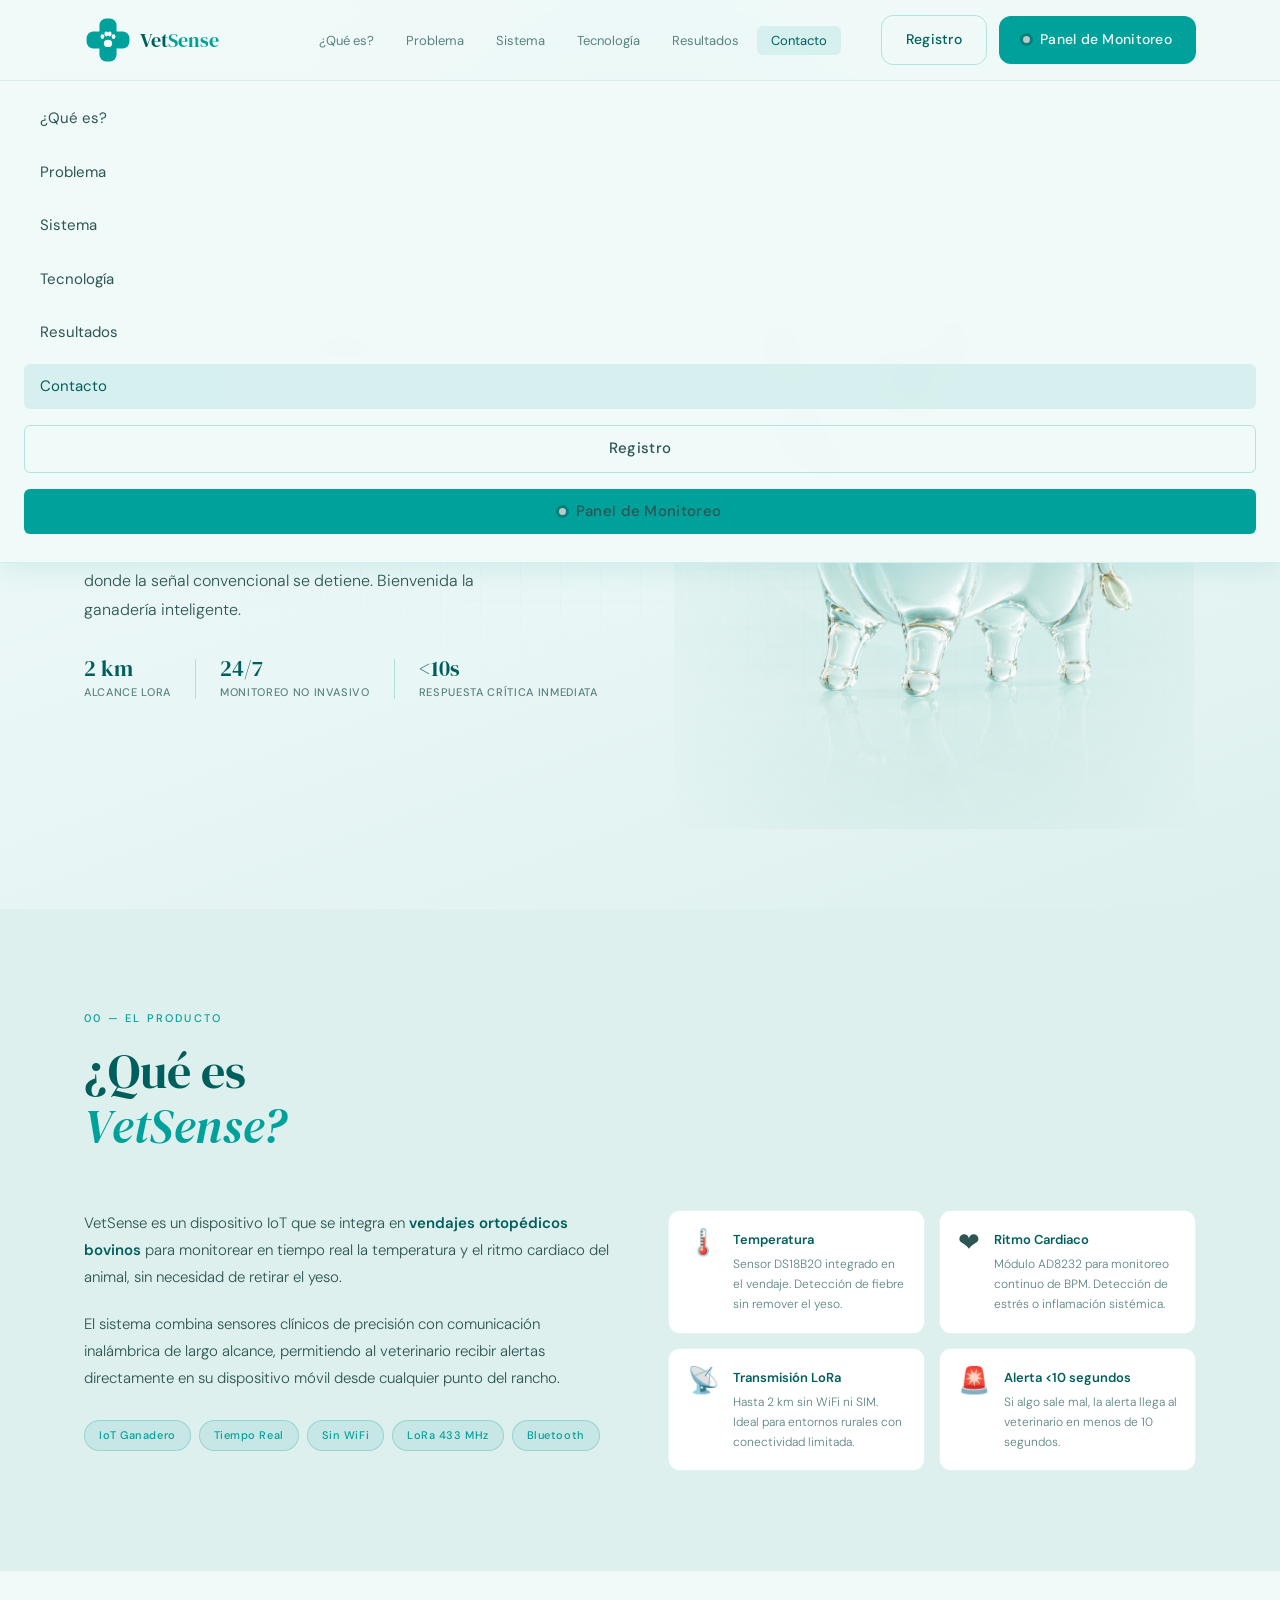
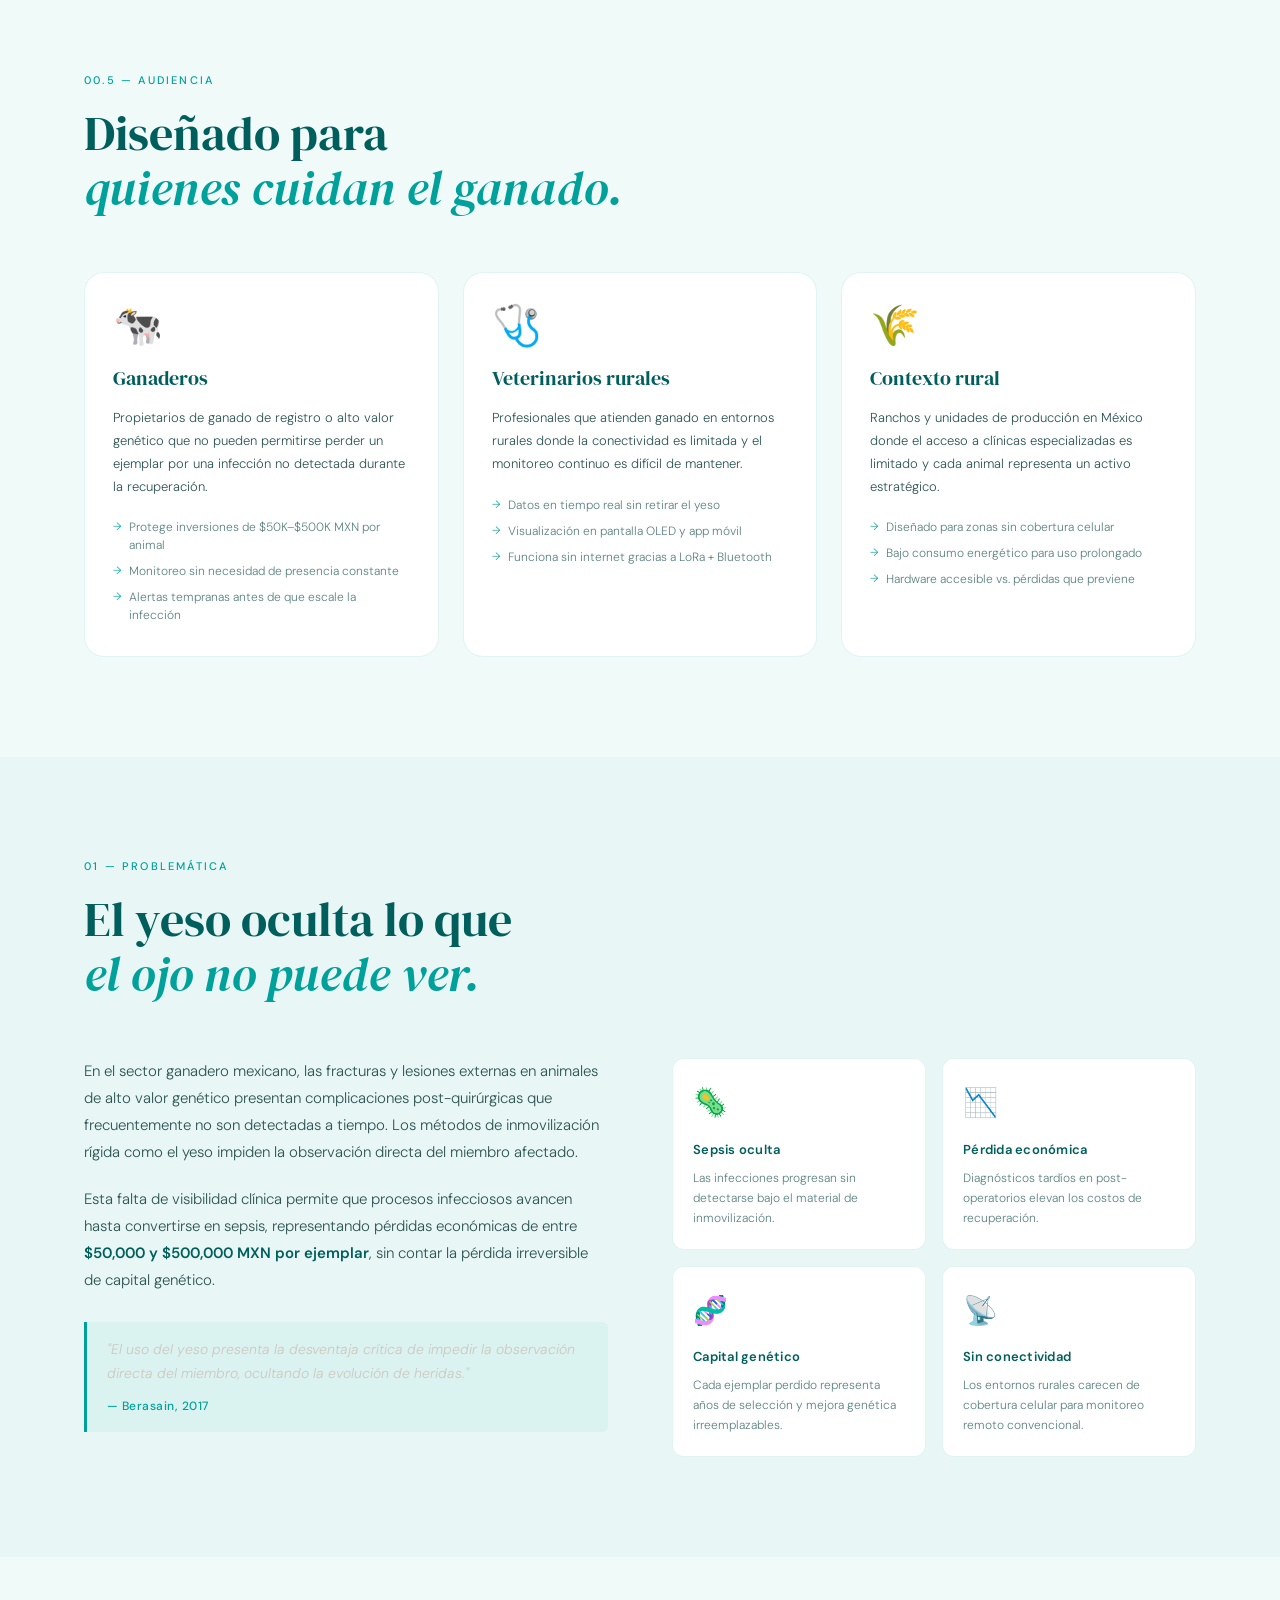
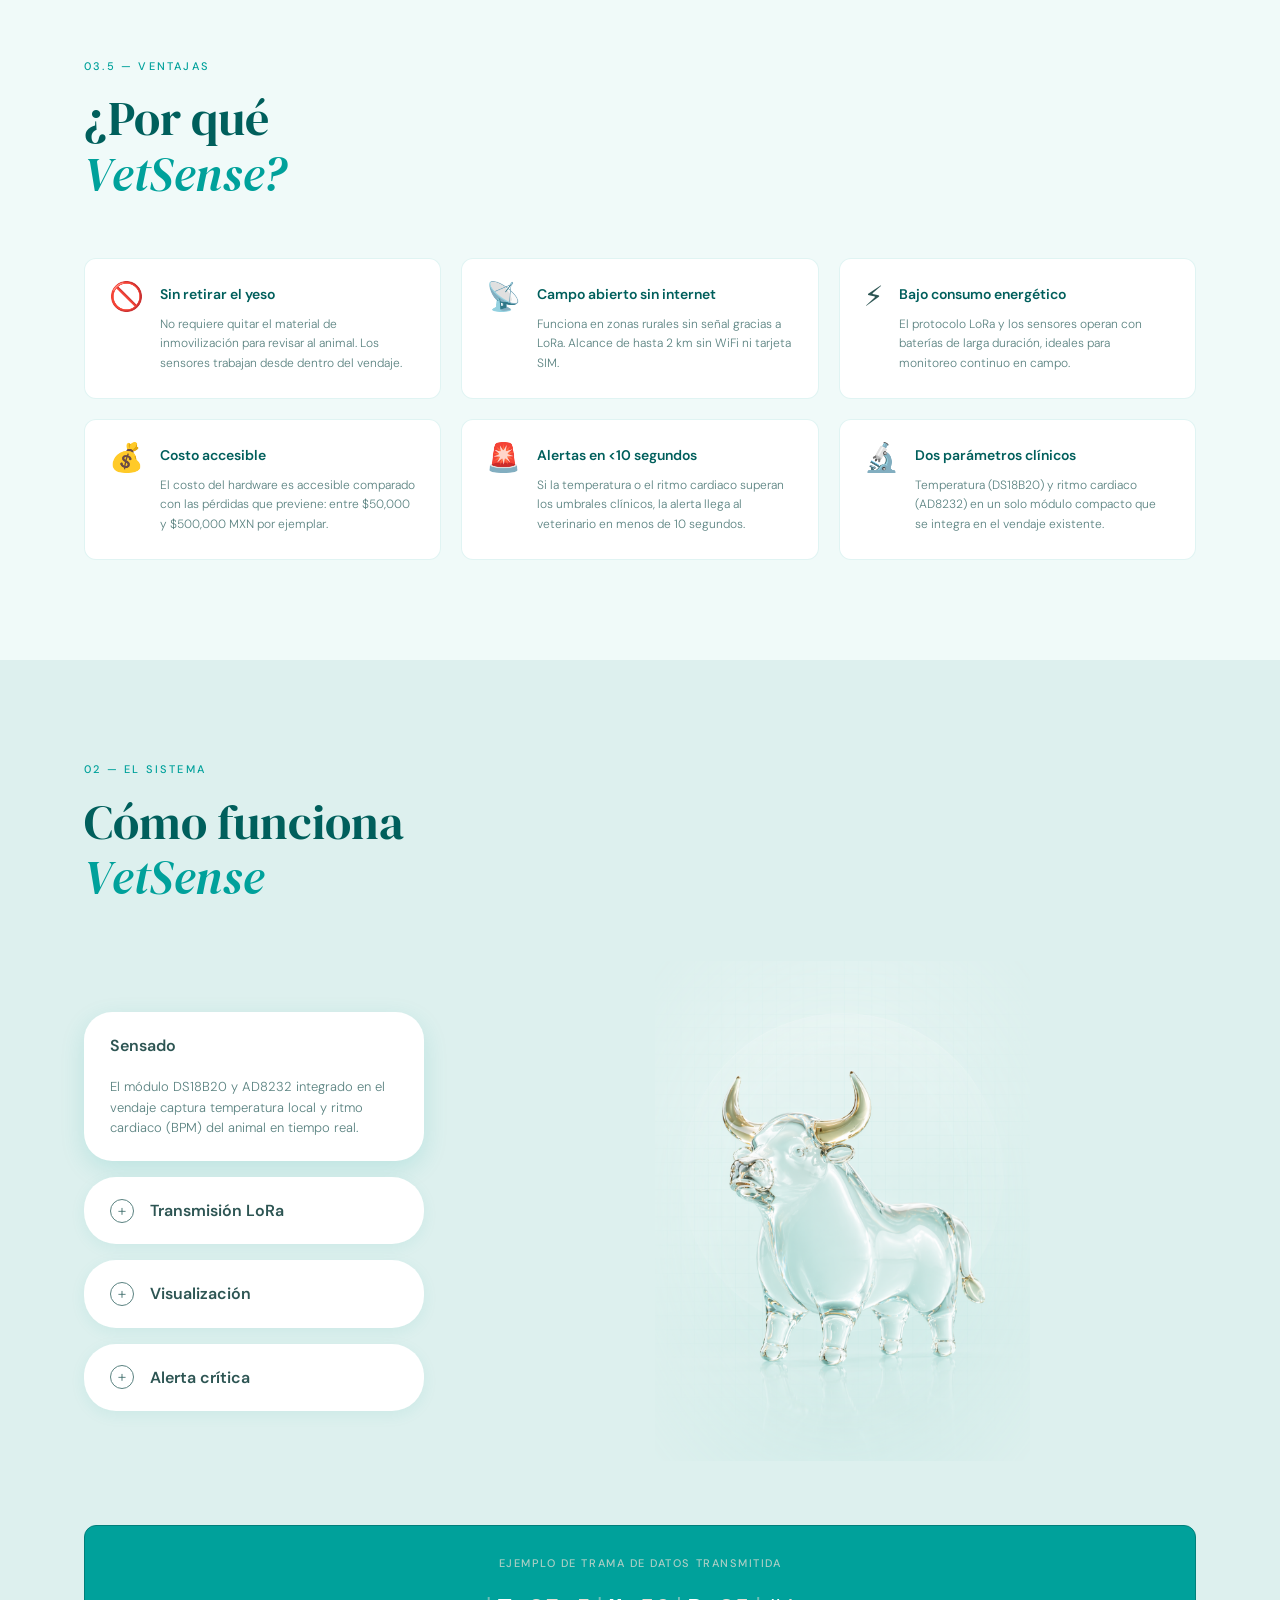
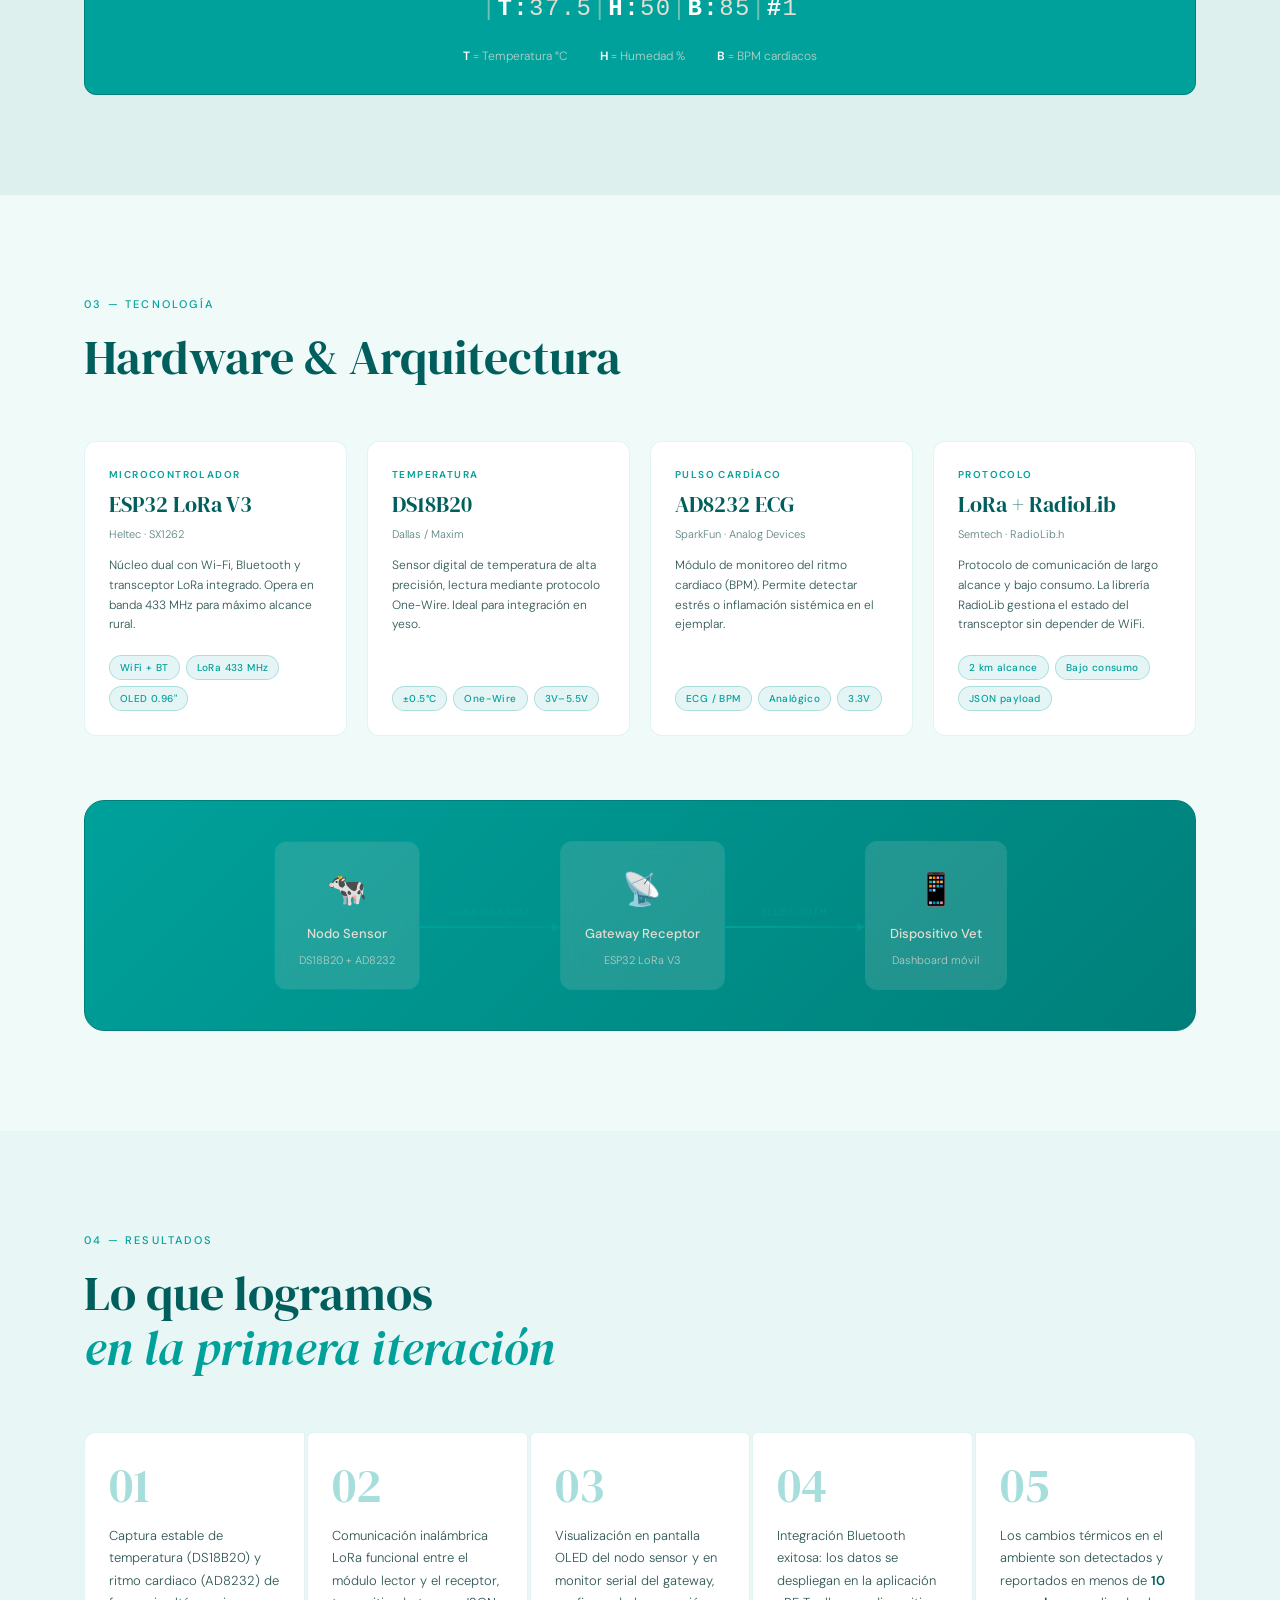
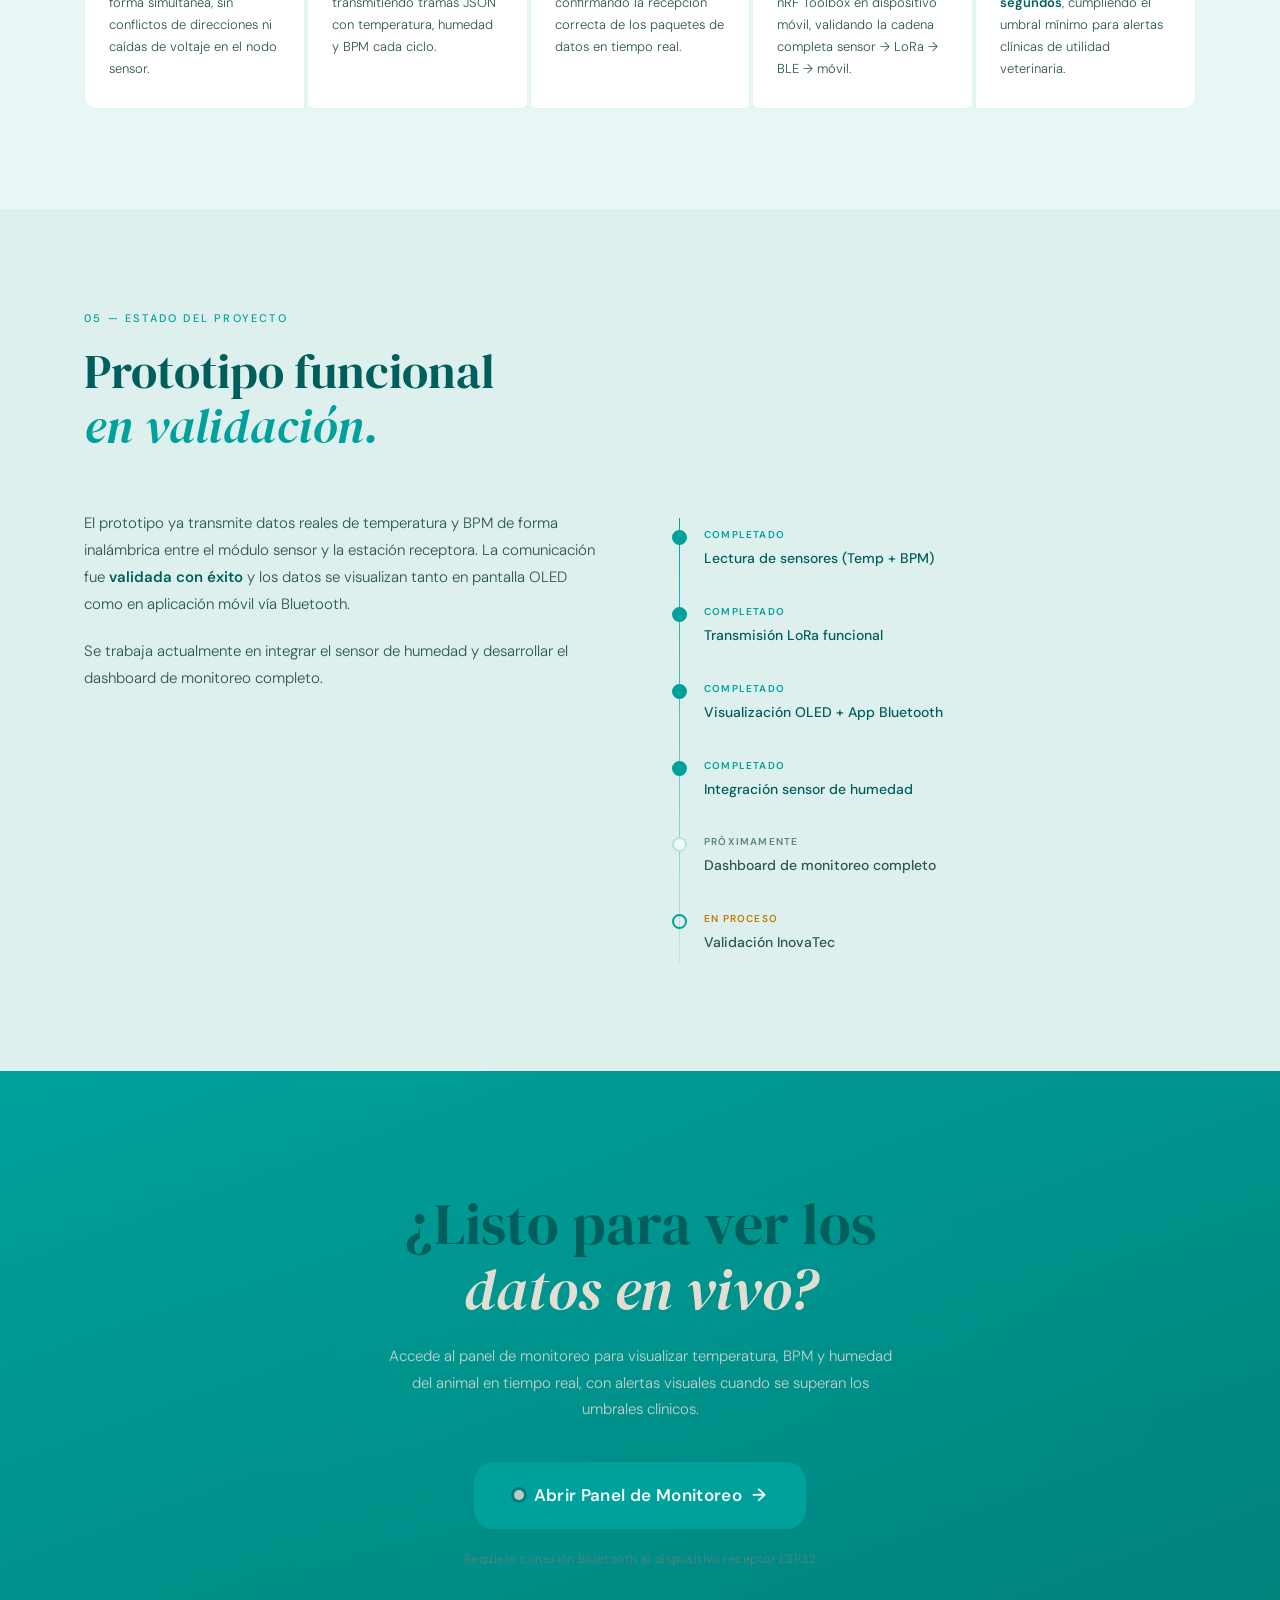
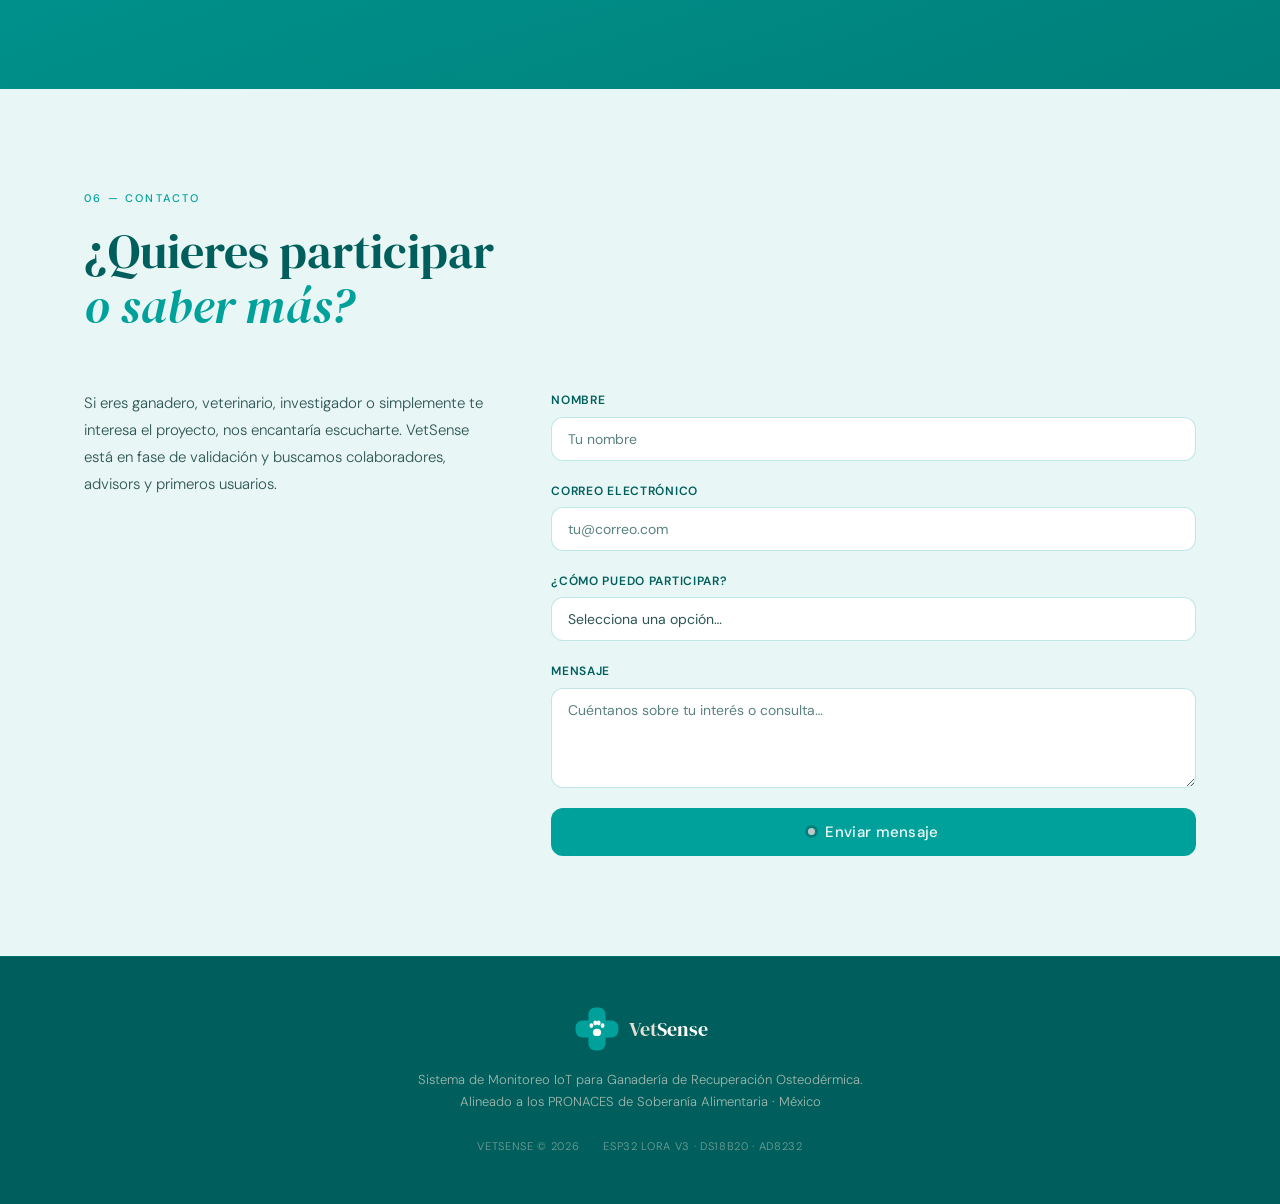
==== commit 82a251b0: "Ya no se que estoy haciendo" ====
--- a/index.html
+++ b/index.html
@@ -42,17 +42,36 @@
                 <li><a href="#resultados" class="nav__link">Resultados</a></li>
                 <li><a href="#contacto" class="nav__link">Contacto</a></li>
             </ul>
-            <div class="nav__ctas" style="display: flex; gap: 12px; align-items: center;">
+            <div class="nav__ctas">
                 <a href="./Registro.html" class="btn btn--ghost" aria-label="Crear cuenta">Registro</a>
                 <a href="./Login.html" class="btn btn--primary" aria-label="Iniciar sesión para acceder al monitoreo">
                     <span class="btn__dot" aria-hidden="true"></span>
                     Panel de Monitoreo
                 </a>
             </div>
-
+            <!-- Hamburguesa (sólo visible en móvil) -->
+            <button class="nav__toggle" id="navToggle" aria-expanded="false" aria-controls="nav-mobile"
+                aria-label="Abrir menú">
+                <span aria-hidden="true"></span>
+                <span aria-hidden="true"></span>
+                <span aria-hidden="true"></span>
+            </button>
         </nav>
-
     </header>
+
+    <!-- Menú móvil desplegable -->
+    <div class="nav__mobile" id="nav-mobile" hidden>
+        <a href="#que-es" class="nav__link">¿Qué es?</a>
+        <a href="#problema" class="nav__link">Problema</a>
+        <a href="#sistema" class="nav__link">Sistema</a>
+        <a href="#tecnologia" class="nav__link">Tecnología</a>
+        <a href="#resultados" class="nav__link">Resultados</a>
+        <a href="#contacto" class="nav__link">Contacto</a>
+        <a href="./Registro.html" class="btn btn--ghost">Registro</a>
+        <a href="./Login.html" class="btn btn--primary">
+            <span class="btn__dot" aria-hidden="true"></span> Panel de Monitoreo
+        </a>
+    </div>
 
     <main>
 
@@ -611,18 +630,25 @@
                                 <div class="roadmap-item__title">Visualización OLED + App Bluetooth</div>
                             </div>
                         </div>
+                        <div class="roadmap-item roadmap-item--done" role="listitem">
+                            <div class="roadmap-item__dot" aria-hidden="true"></div>
+                            <div>
+                                <div class="roadmap-item__label">Completado</div>
+                                <div class="roadmap-item__title">Integración sensor de humedad</div>
+                            </div>
+                        </div>
+                        <div class="roadmap-item" role="listitem">
+                            <div class="roadmap-item__dot" aria-hidden="true"></div>
+                            <div>
+                                <div class="roadmap-item__label">Próximamente</div>
+                                <div class="roadmap-item__title">Dashboard de monitoreo completo</div>
+                            </div>
+                        </div>
                         <div class="roadmap-item roadmap-item--wip" role="listitem">
                             <div class="roadmap-item__dot" aria-hidden="true"></div>
                             <div>
-                                <div class="roadmap-item__label">En progreso</div>
-                                <div class="roadmap-item__title">Integración sensor de humedad</div>
-                            </div>
-                        </div>
-                        <div class="roadmap-item" role="listitem">
-                            <div class="roadmap-item__dot" aria-hidden="true"></div>
-                            <div>
-                                <div class="roadmap-item__label">Próximamente</div>
-                                <div class="roadmap-item__title">Dashboard de monitoreo completo</div>
+                                <div class="roadmap-item__label">En proceso</div>
+                                <div class="roadmap-item__title">Validación InovaTec</div>
                             </div>
                         </div>
                     </div>
--- a/styles.css
+++ b/styles.css
@@ -75,6 +75,12 @@
   line-height: 1.7;
   -webkit-font-smoothing: antialiased;
   overflow-x: hidden;
+  animation: pageFadeIn 0.45s ease both;
+}
+
+@keyframes pageFadeIn {
+  from { opacity: 0; transform: translateY(6px); }
+  to   { opacity: 1; transform: translateY(0); }
 }
 
 img,
@@ -302,6 +308,13 @@
   flex-shrink: 0;
 }
 
+.nav__ctas {
+  display: flex;
+  gap: 12px;
+  align-items: center;
+  margin-left: 8px;
+}
+
 .nav__links {
   display: flex;
   gap: 4px;
@@ -360,11 +373,20 @@
 }
 
 .nav__mobile {
+  position: fixed;
+  top: 80px; /* altura del header */
+  left: 0;
+  right: 0;
+  z-index: 99;
   display: flex;
   flex-direction: column;
-  padding: 16px 24px 24px;
+  padding: 16px 24px 28px;
   gap: 8px;
-  border-top: 1px solid var(--color-border-dim);
+  background: rgba(240, 250, 249, 0.98);
+  backdrop-filter: blur(16px);
+  -webkit-backdrop-filter: blur(16px);
+  border-bottom: 1px solid var(--color-border-dim);
+  box-shadow: 0 8px 24px rgba(0, 161, 155, 0.10);
 }
 
 .nav__mobile a {
@@ -518,12 +540,12 @@
 }
 
 .hero__sub {
-  font-size: 14px;
+  font-size: clamp(0.875rem, 1.6vw, 1rem);
   font-weight: 300;
   color: var(--color-text);
   max-width: 460px;
   margin-bottom: 32px;
-  line-height: 1.75;
+  line-height: 1.8;
 }
 
 .hero__actions {
@@ -1136,7 +1158,7 @@
 .result-item__num {
   font-family: var(--font-display);
   font-size: 48px;
-  color: rgba(0, 161, 155, 0.12);
+  color: rgba(0, 161, 155, 0.35);
   line-height: 1;
   margin-bottom: 16px;
 }
@@ -1349,7 +1371,8 @@
   }
 
   .nav__links,
-  .nav__cta {
+  .nav__cta,
+  .nav__ctas {
     display: none;
   }
 
@@ -1375,6 +1398,34 @@
 
   .stat__divider {
     height: 28px;
+  }
+
+  /* Apple layout — apila sidebar + visual en móvil */
+  .apple-layout {
+    flex-direction: column;
+    gap: 32px;
+    min-height: unset;
+  }
+
+  .apple-layout__sidebar {
+    flex: unset;
+    width: 100%;
+  }
+
+  .apple-layout__visual {
+    height: 260px;
+    width: 100%;
+  }
+
+  /* Formulario de contacto — inputs más cómodos en táctil */
+  .form-input {
+    padding: 14px 16px;
+    font-size: 16px; /* evita zoom automático en iOS */
+  }
+
+  .btn--lg {
+    padding: 16px 24px;
+    font-size: 16px;
   }
 }
 
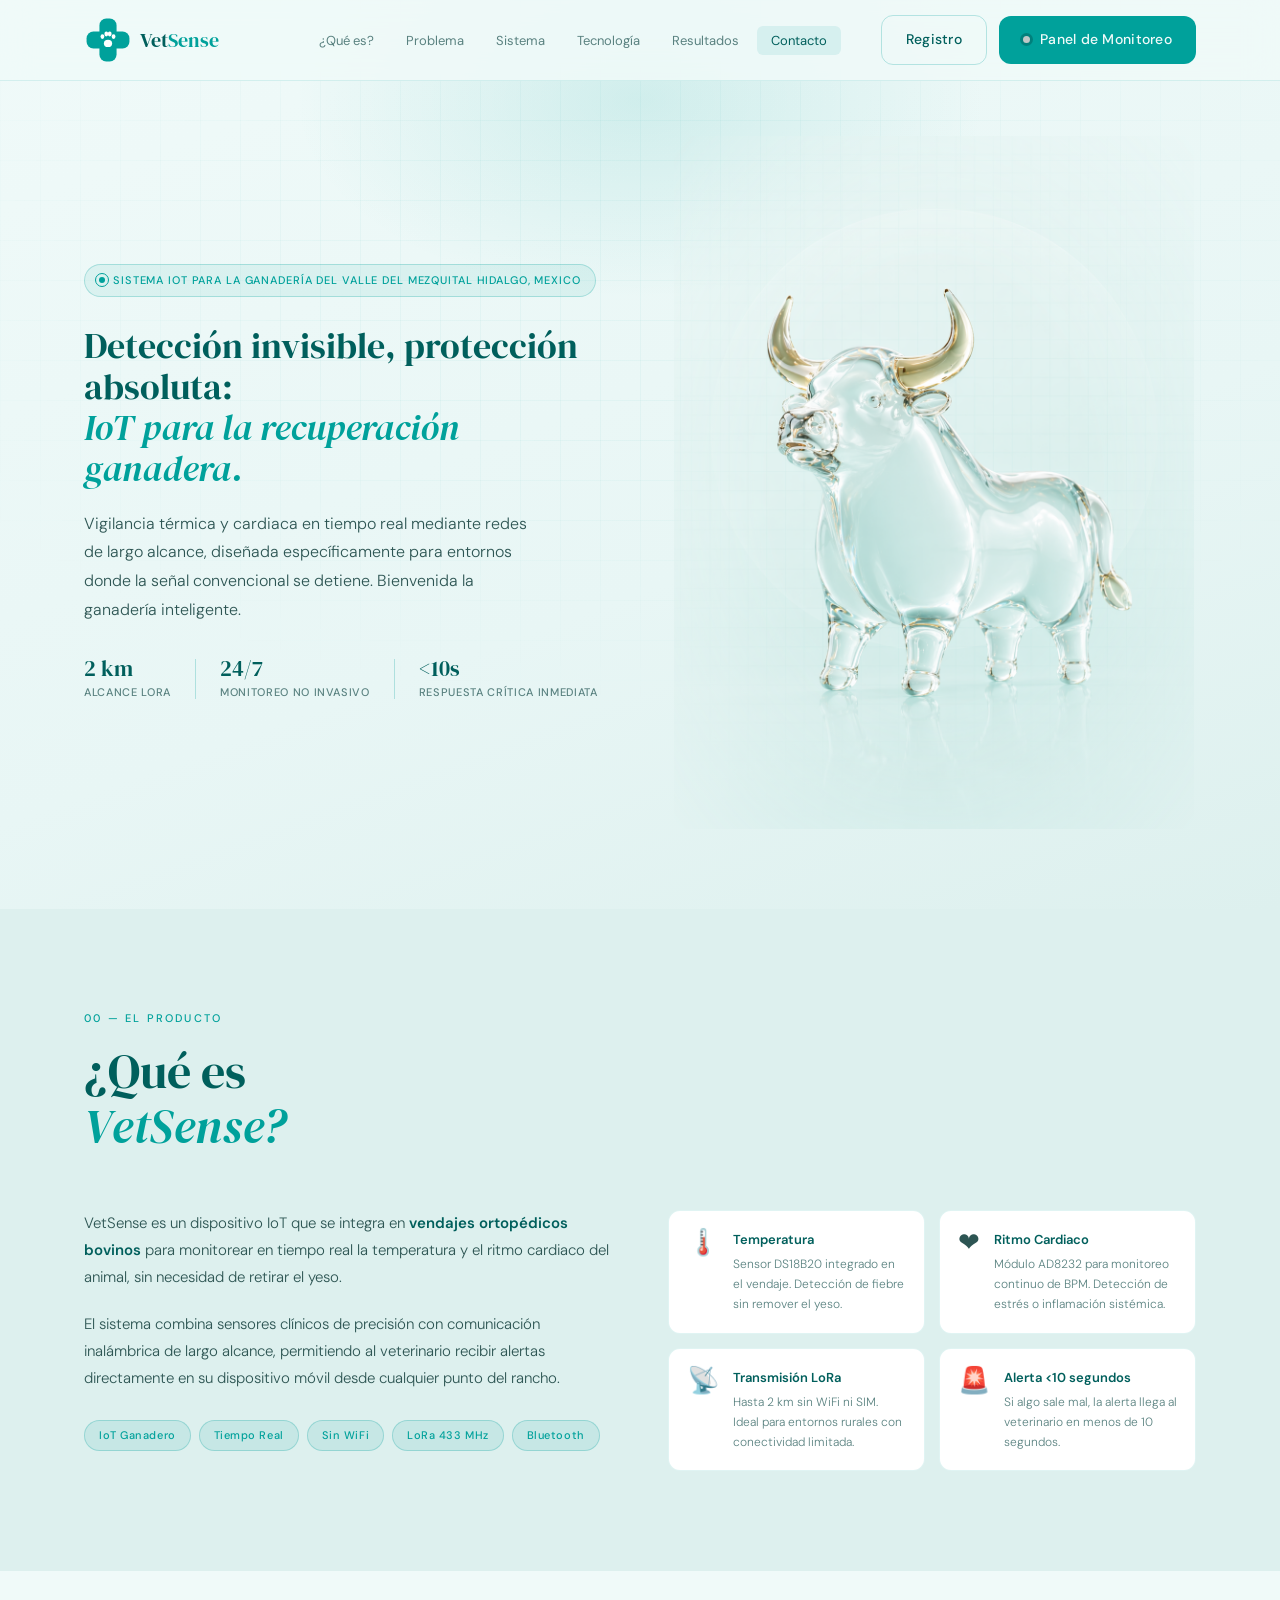
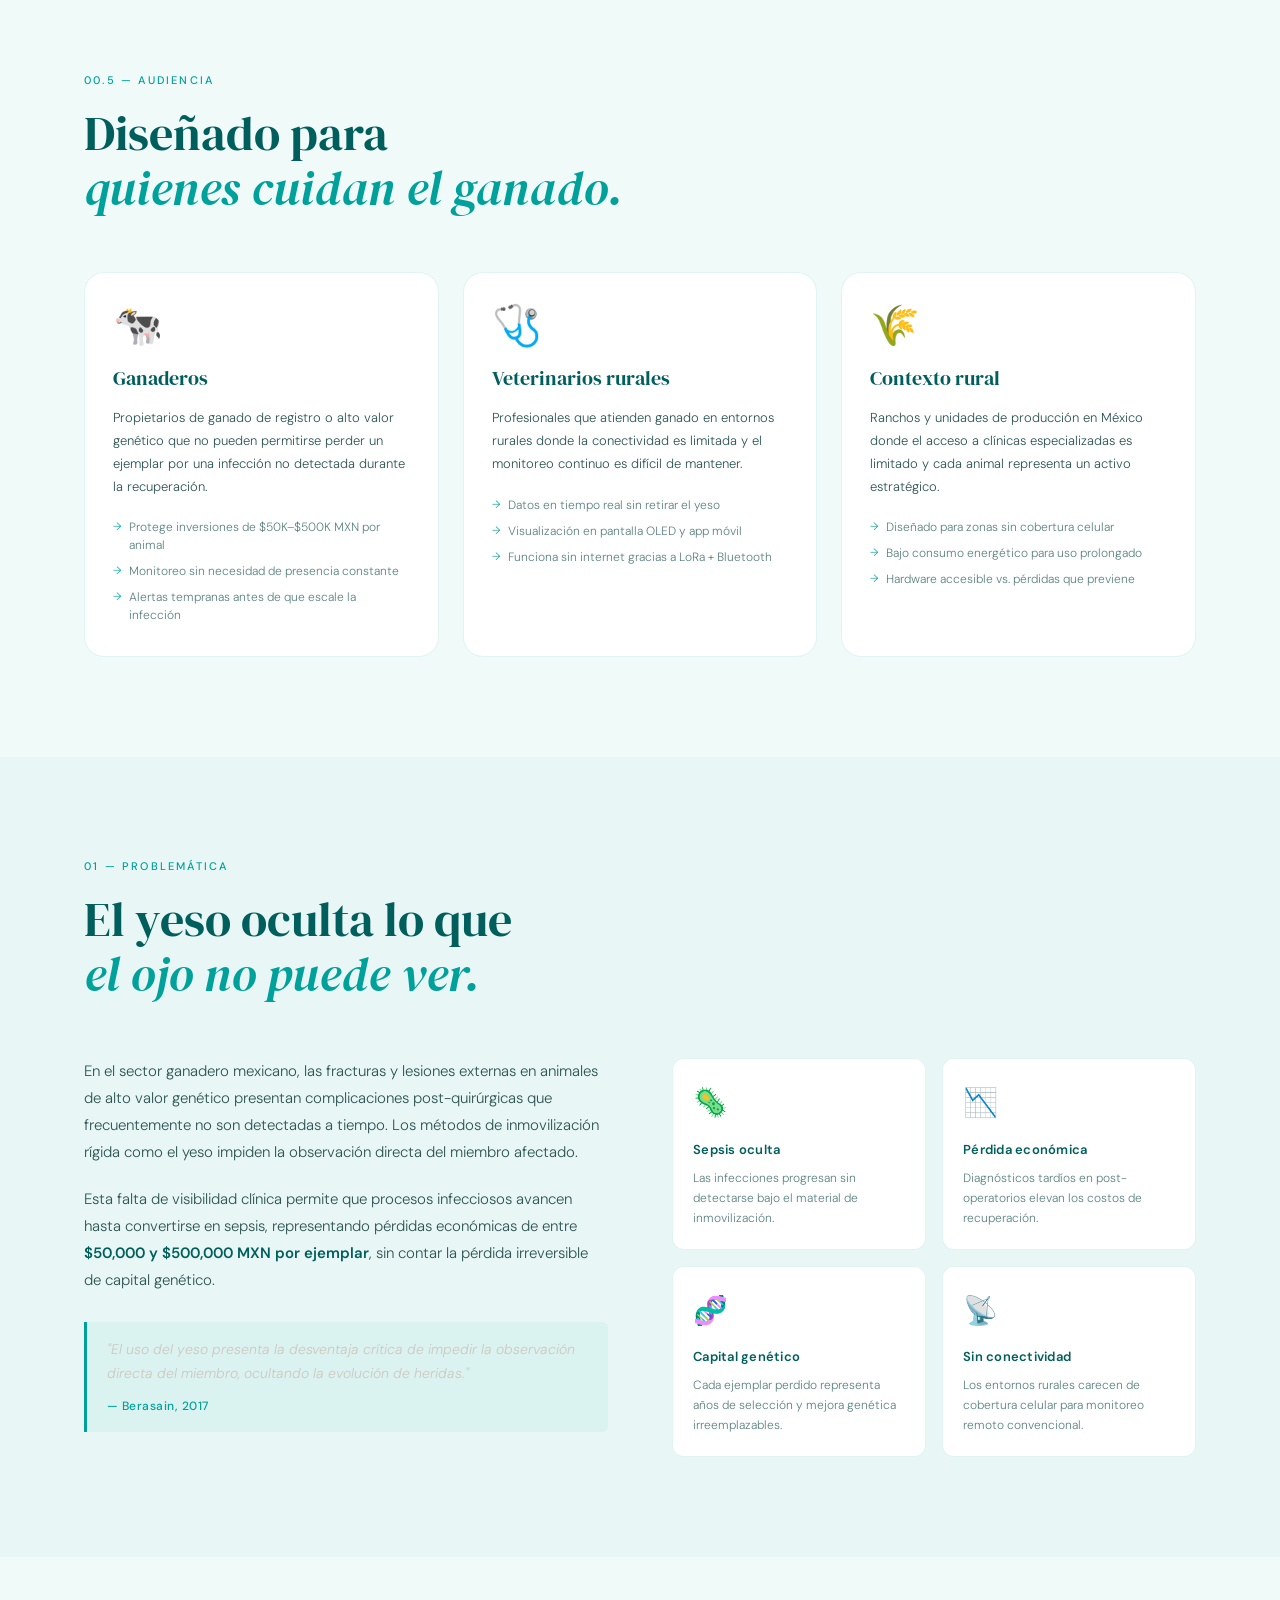
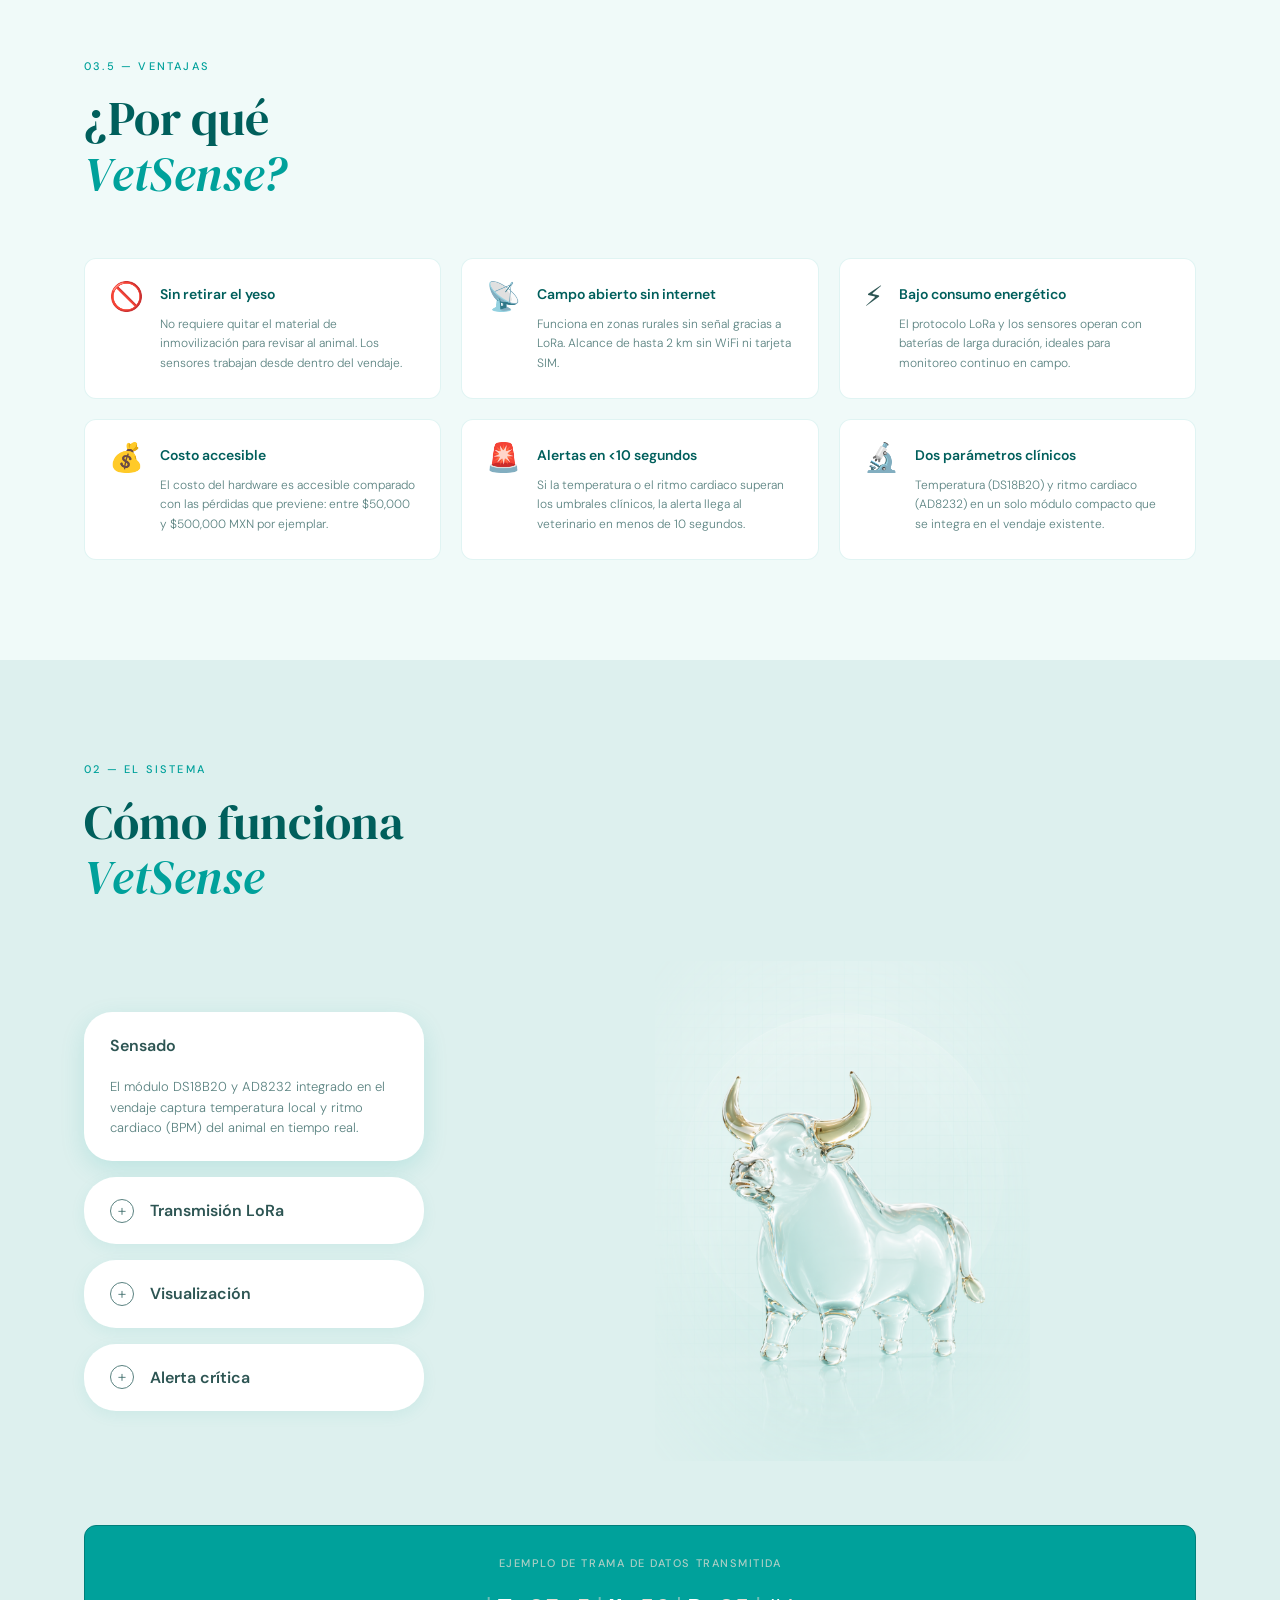
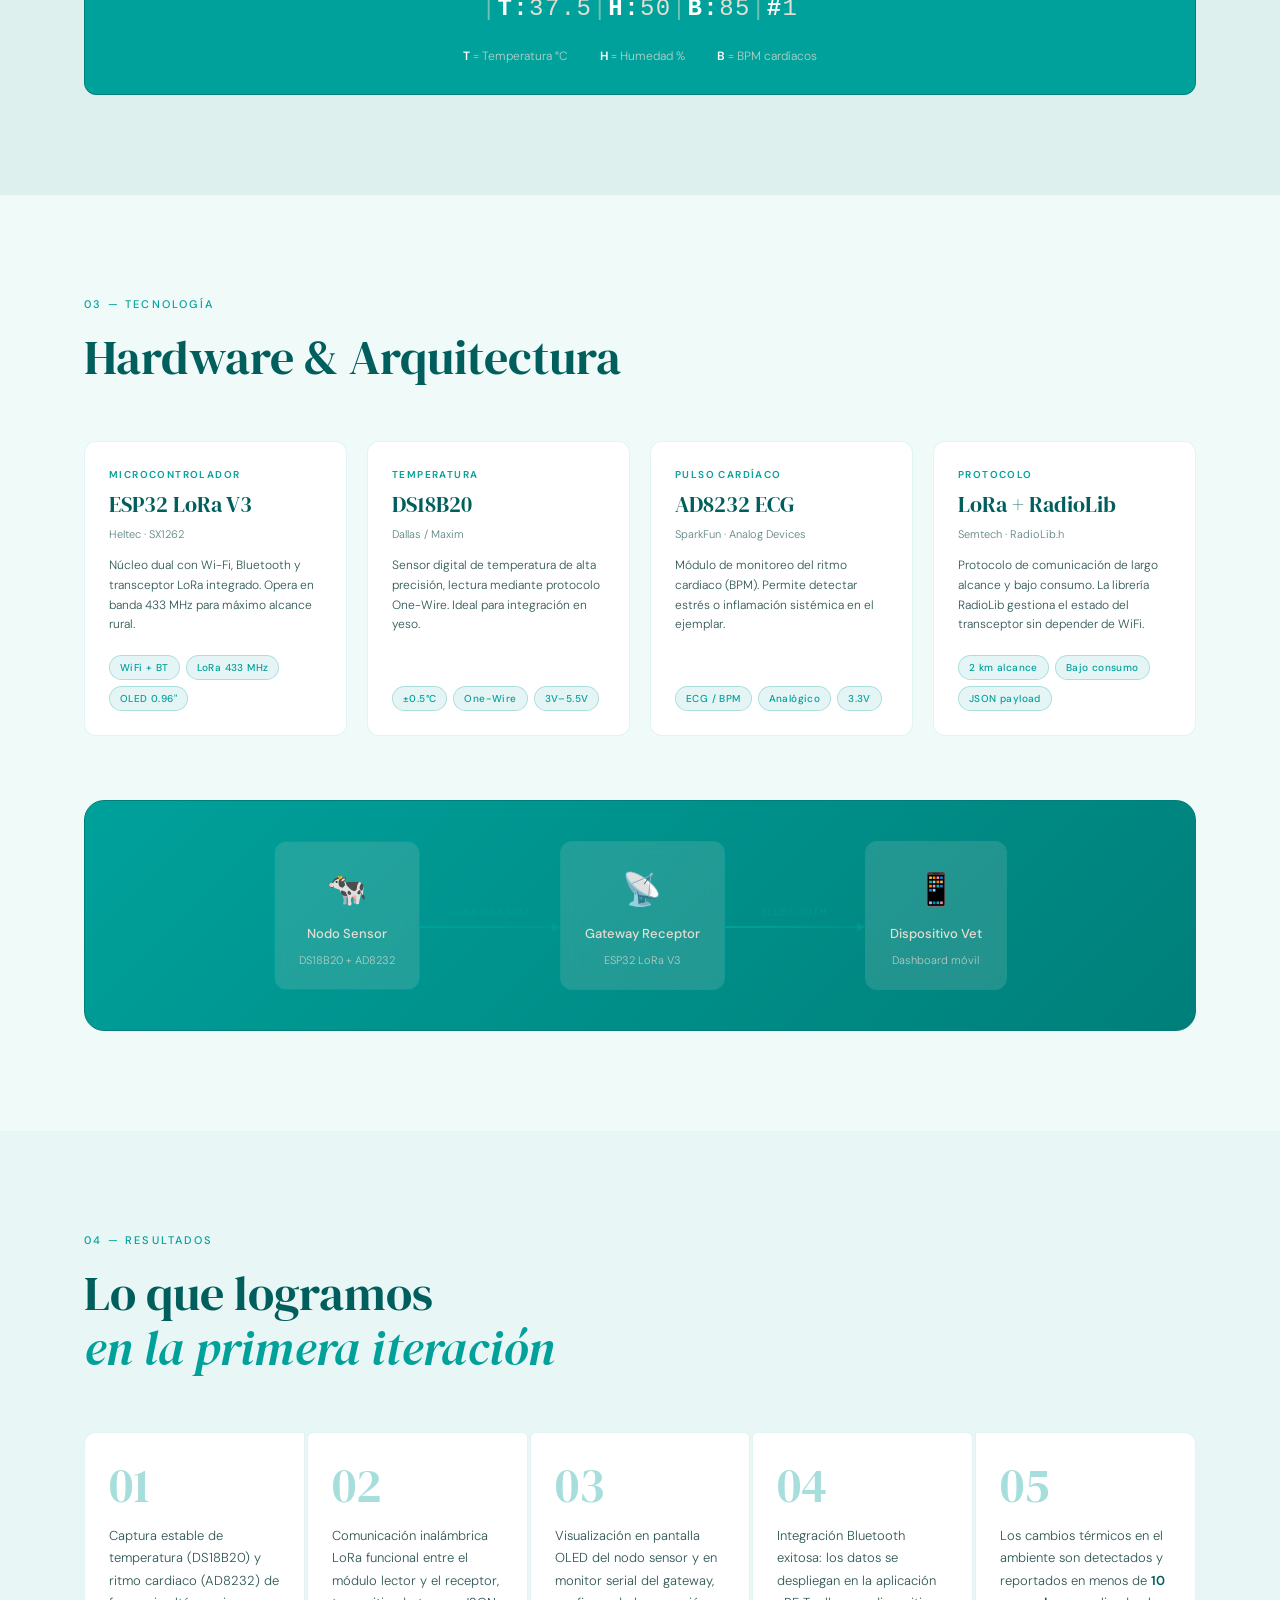
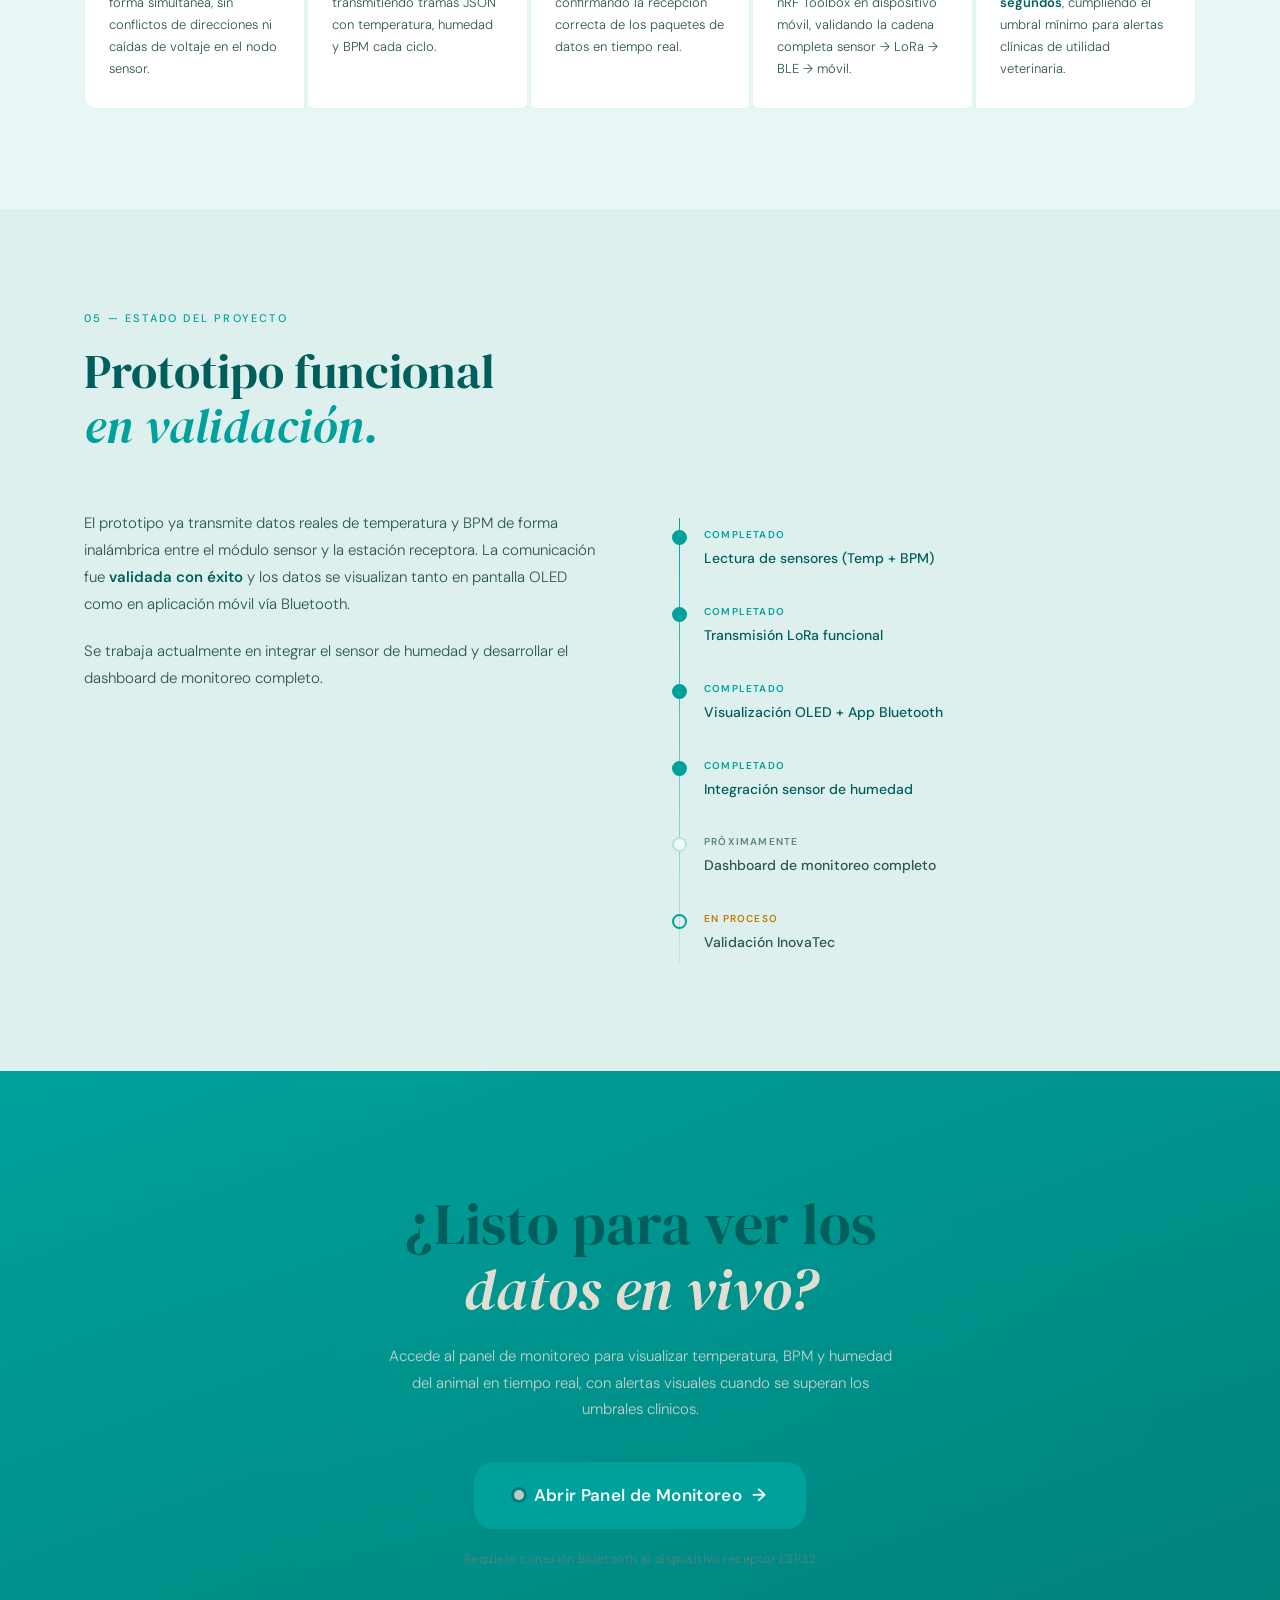
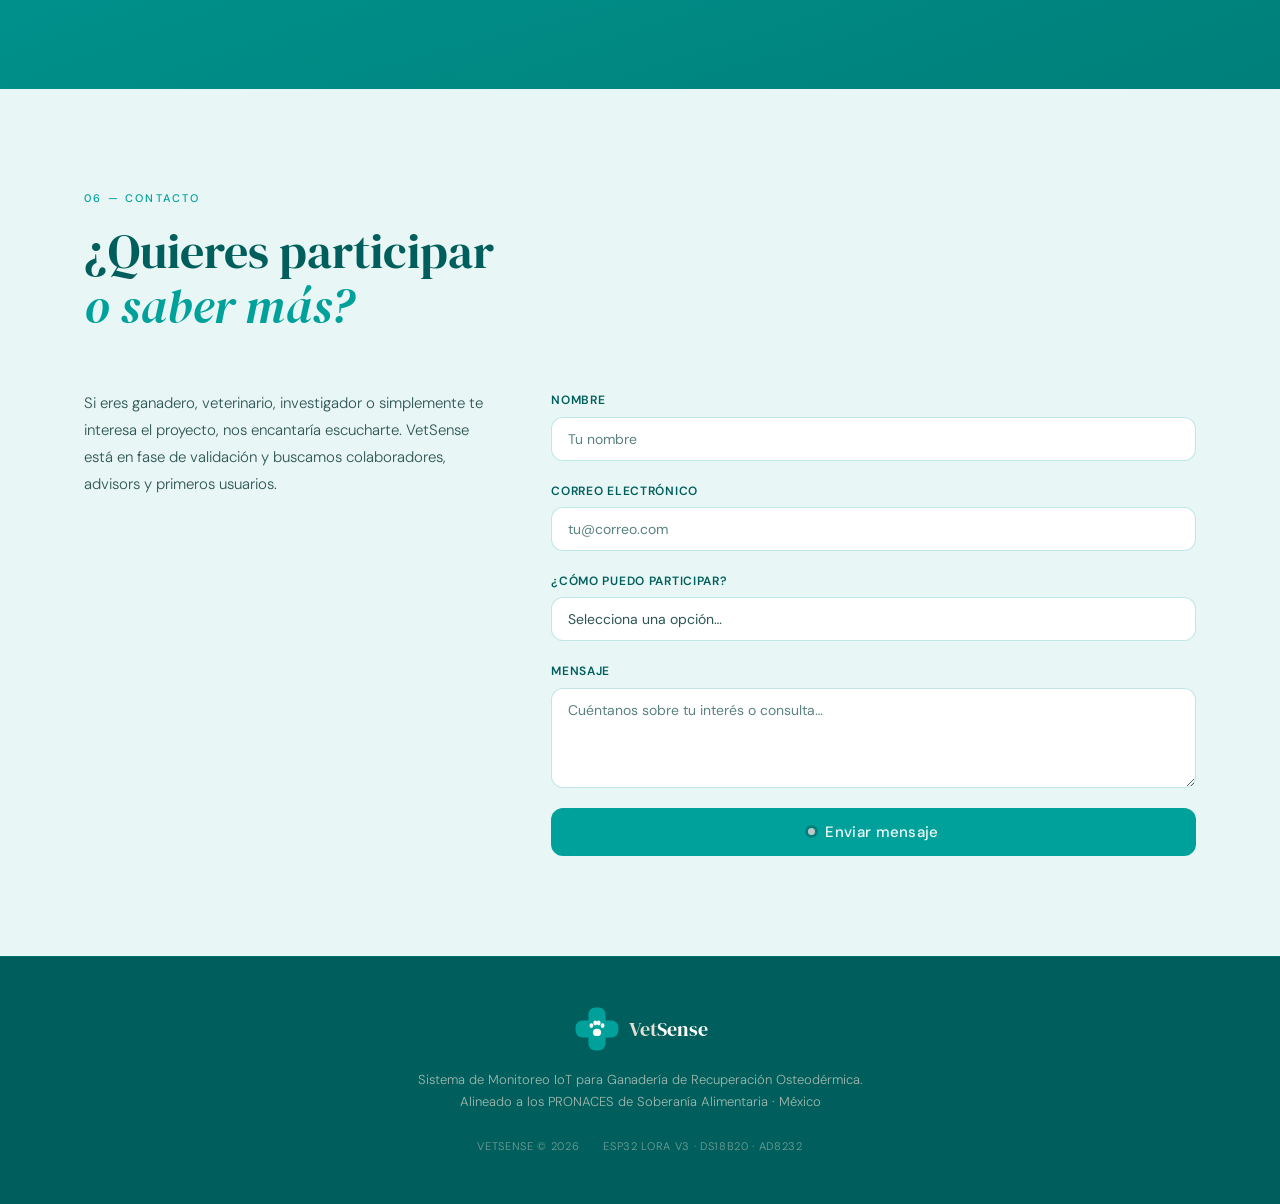
==== commit 8cc7f2d1: "Agregando sexto paso InovaTec al estado del proyecto" ====
--- a/index.html
+++ b/index.html
@@ -669,7 +669,8 @@
                     Accede al panel de monitoreo para visualizar temperatura, BPM y humedad
                     del animal en tiempo real, con alertas visuales cuando se superan los umbrales clínicos.
                 </p>
-                <a href="./Login.html" class="btn btn--primary btn--xl" aria-label="Iniciar sesión para acceder al monitoreo">
+                <a href="./Login.html" class="btn btn--primary btn--xl"
+                    aria-label="Iniciar sesión para acceder al monitoreo">
                     <span class="btn__dot btn__dot--lg" aria-hidden="true"></span>
                     Abrir Panel de Monitoreo
                     <span class="btn__arrow" aria-hidden="true">→</span>
--- a/styles.css
+++ b/styles.css
@@ -373,12 +373,12 @@
 }
 
 .nav__mobile {
+  display: none; /* oculto por defecto — JS controla el atributo hidden */
   position: fixed;
-  top: 80px; /* altura del header */
+  top: 80px;
   left: 0;
   right: 0;
   z-index: 99;
-  display: flex;
   flex-direction: column;
   padding: 16px 24px 28px;
   gap: 8px;
@@ -387,6 +387,20 @@
   -webkit-backdrop-filter: blur(16px);
   border-bottom: 1px solid var(--color-border-dim);
   box-shadow: 0 8px 24px rgba(0, 161, 155, 0.10);
+  /* Animación de entrada */
+  animation: slideDown 0.22s ease both;
+}
+
+@keyframes slideDown {
+  from { opacity: 0; transform: translateY(-8px); }
+  to   { opacity: 1; transform: translateY(0); }
+}
+
+/* Solo visible en móvil cuando el JS quita el atributo hidden */
+@media (max-width: 640px) {
+  .nav__mobile:not([hidden]) {
+    display: flex;
+  }
 }
 
 .nav__mobile a {
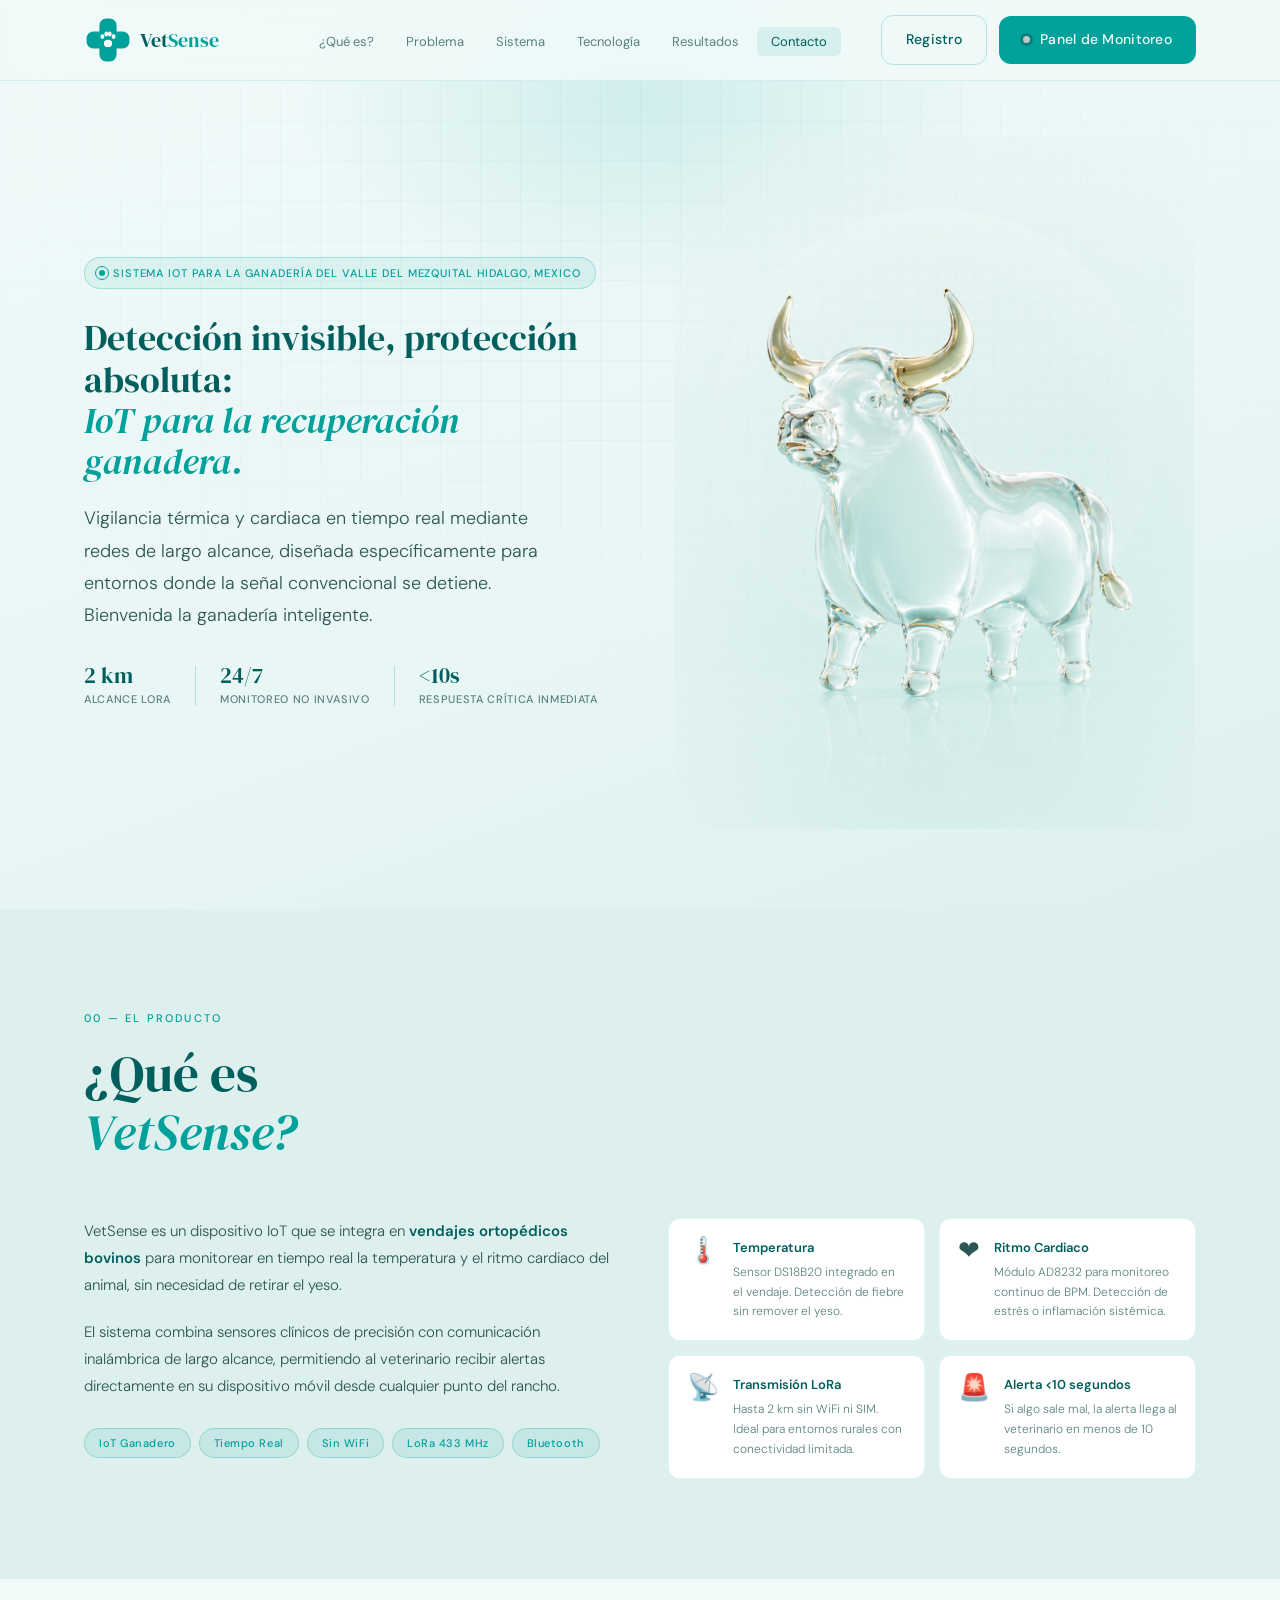
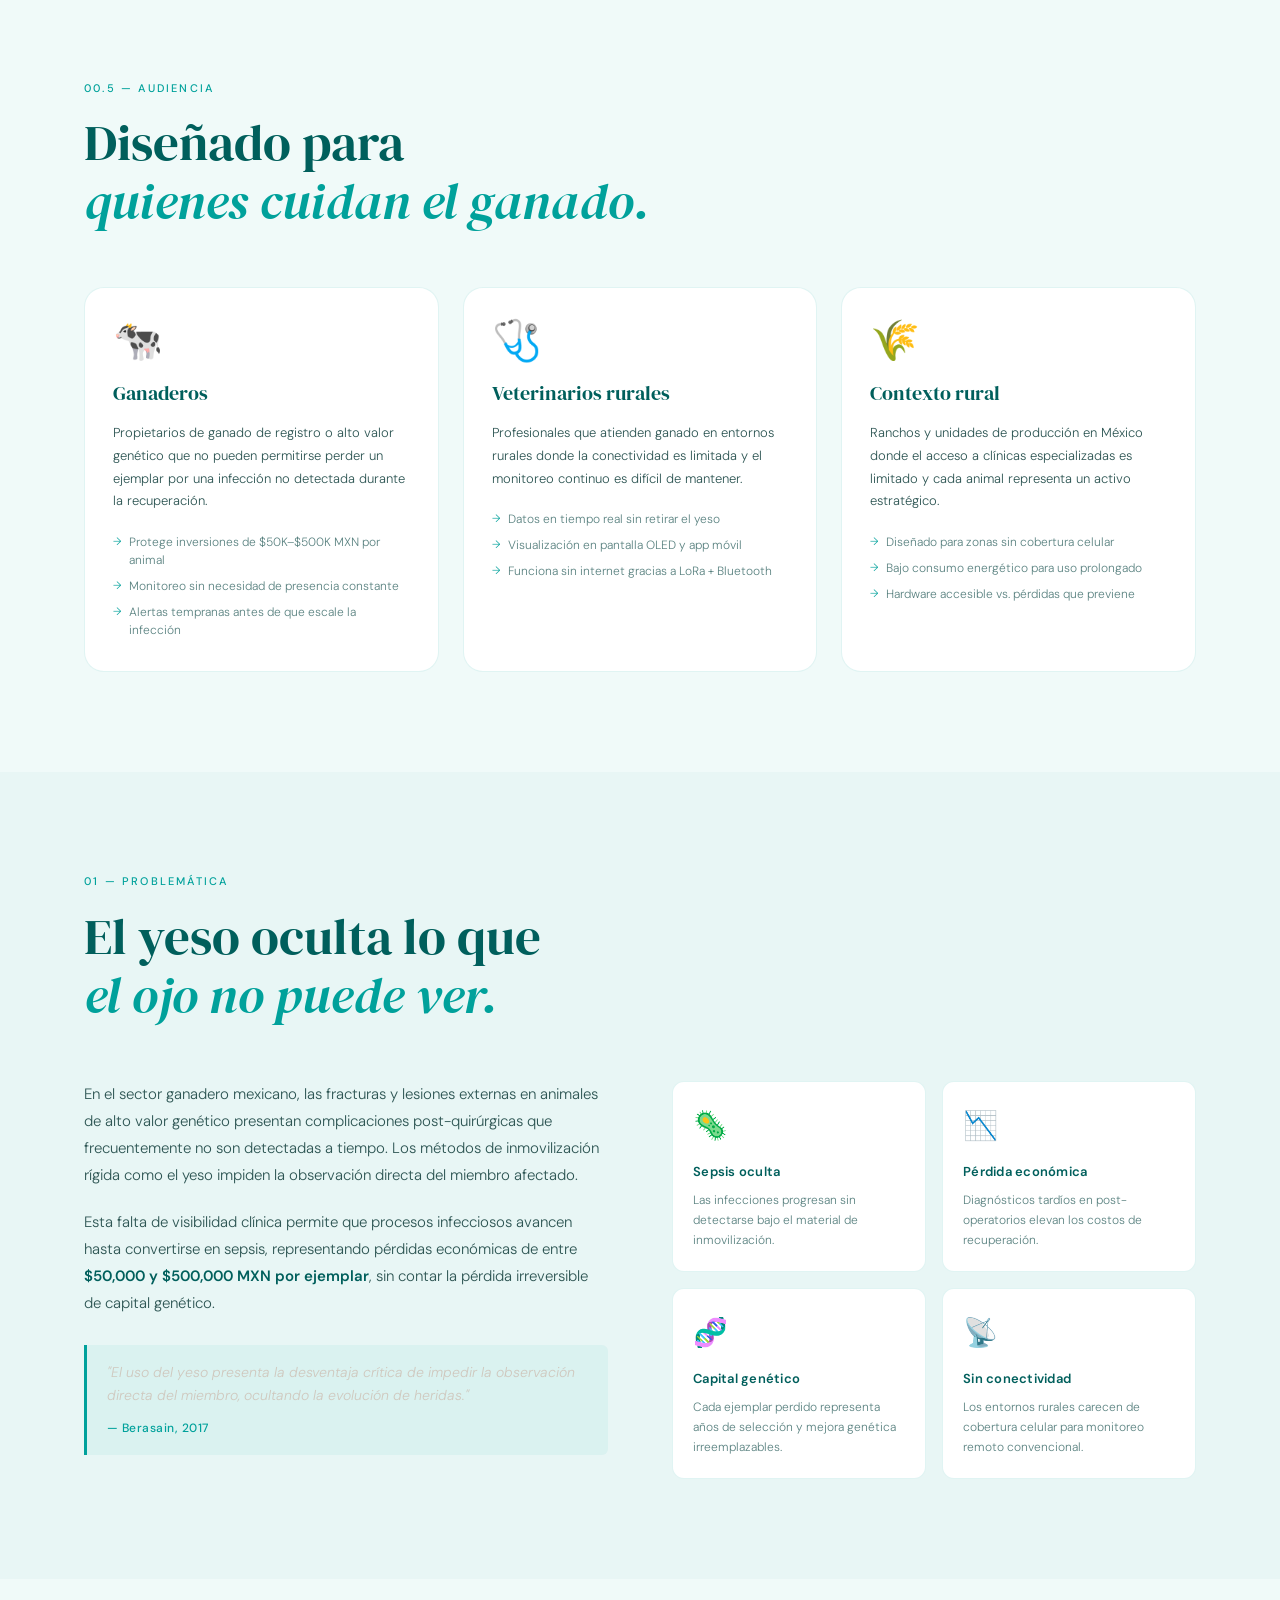
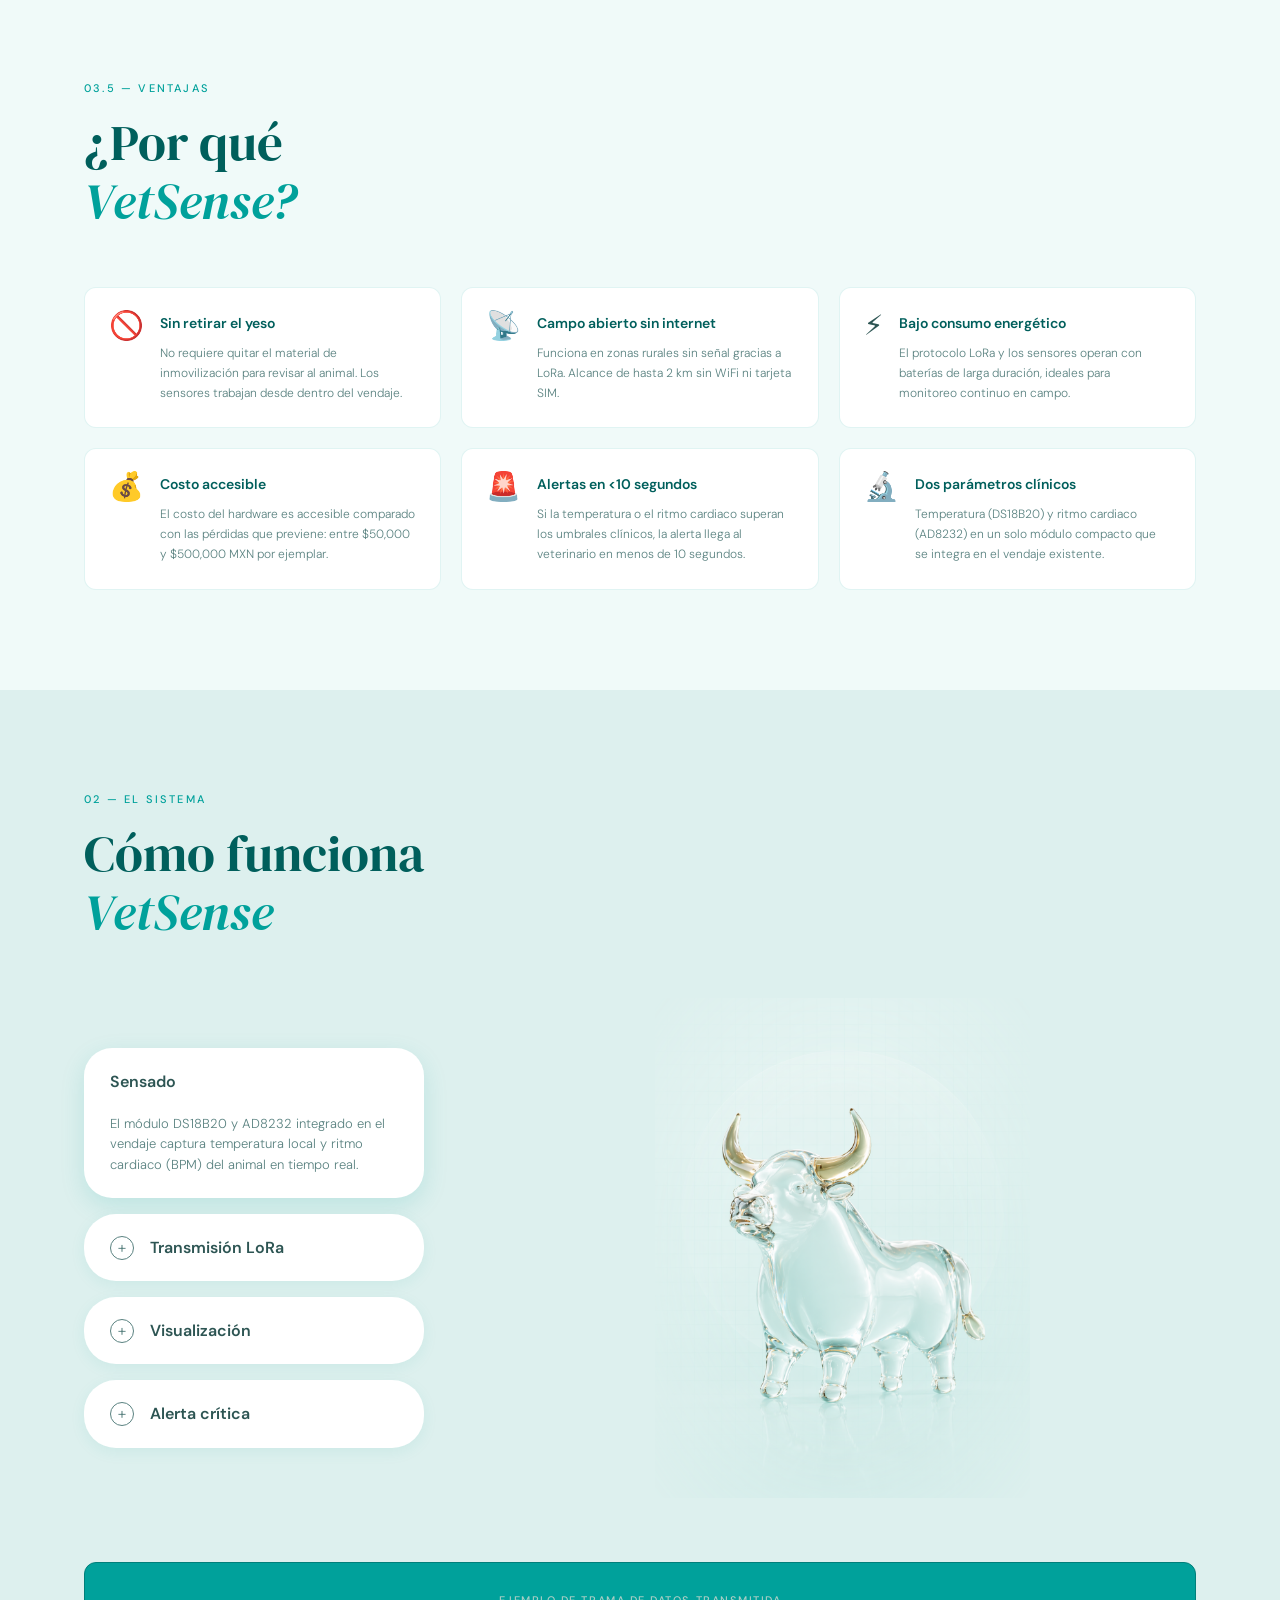
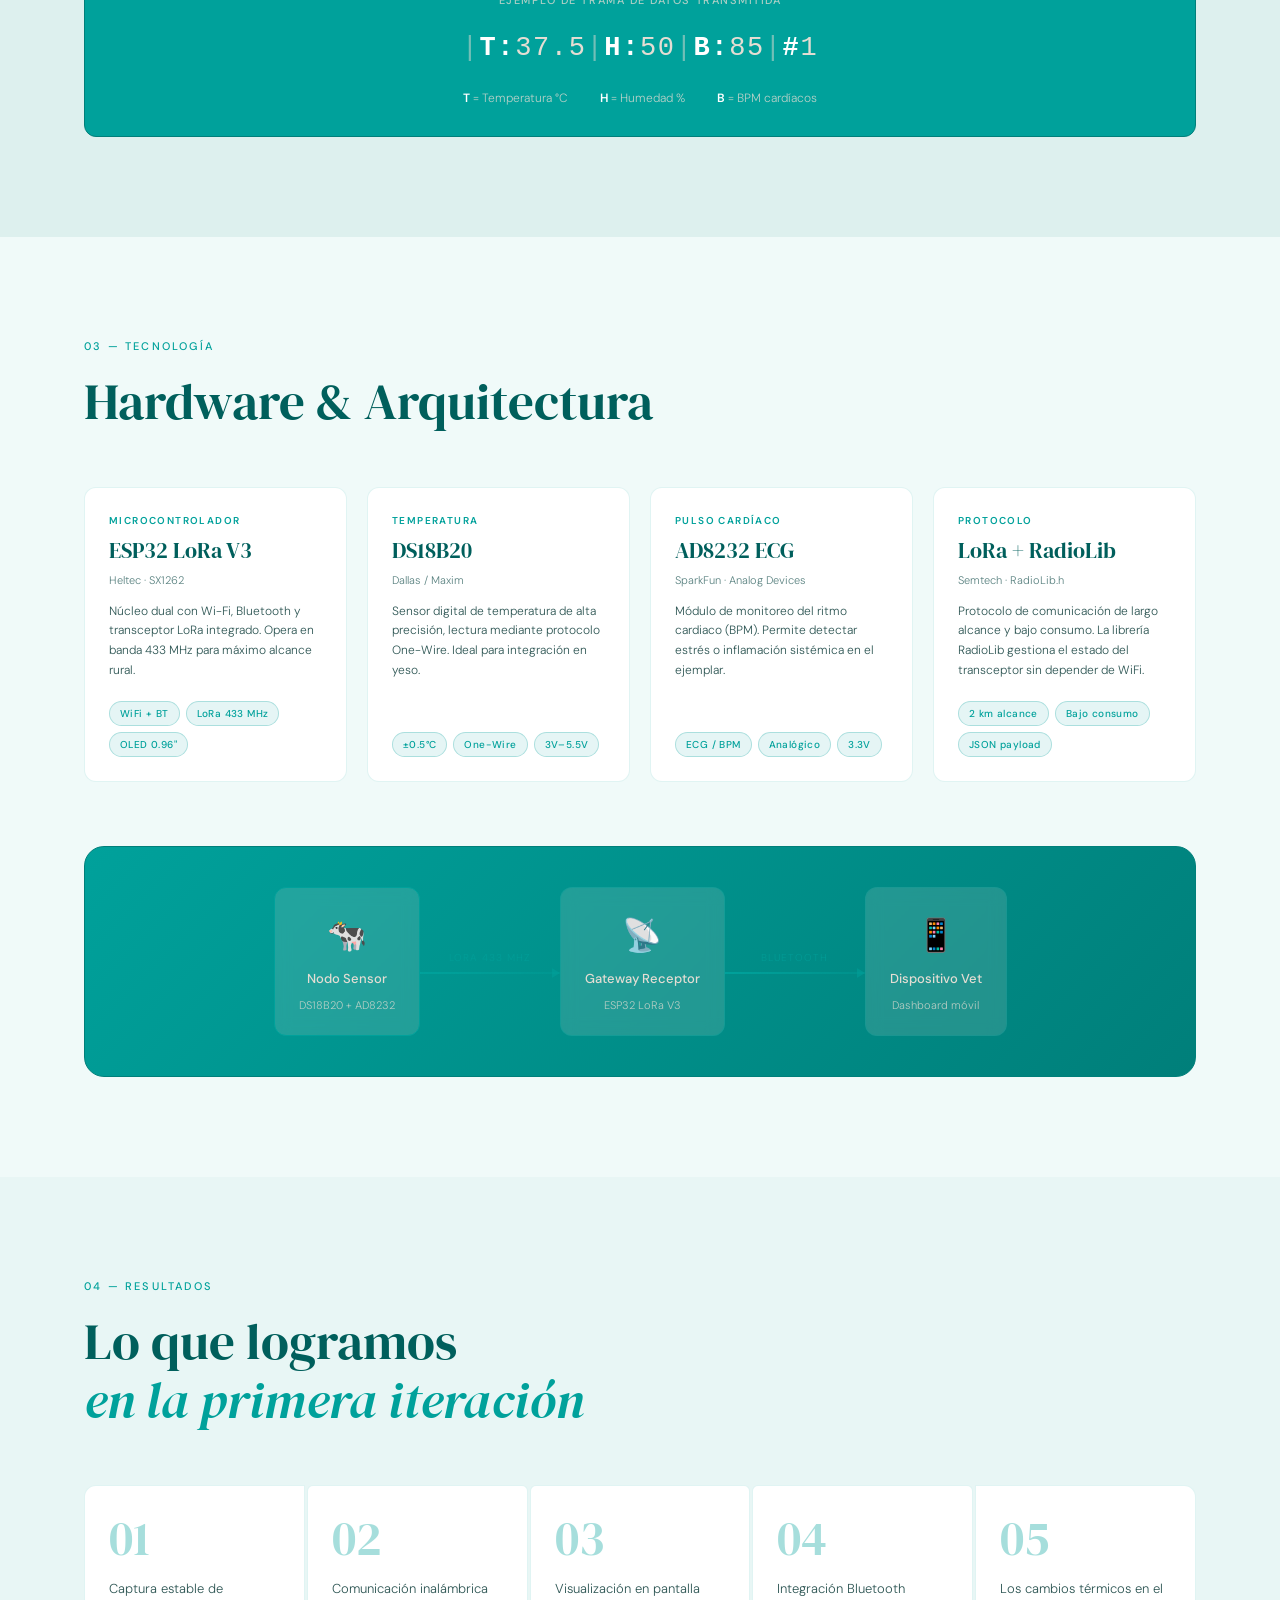
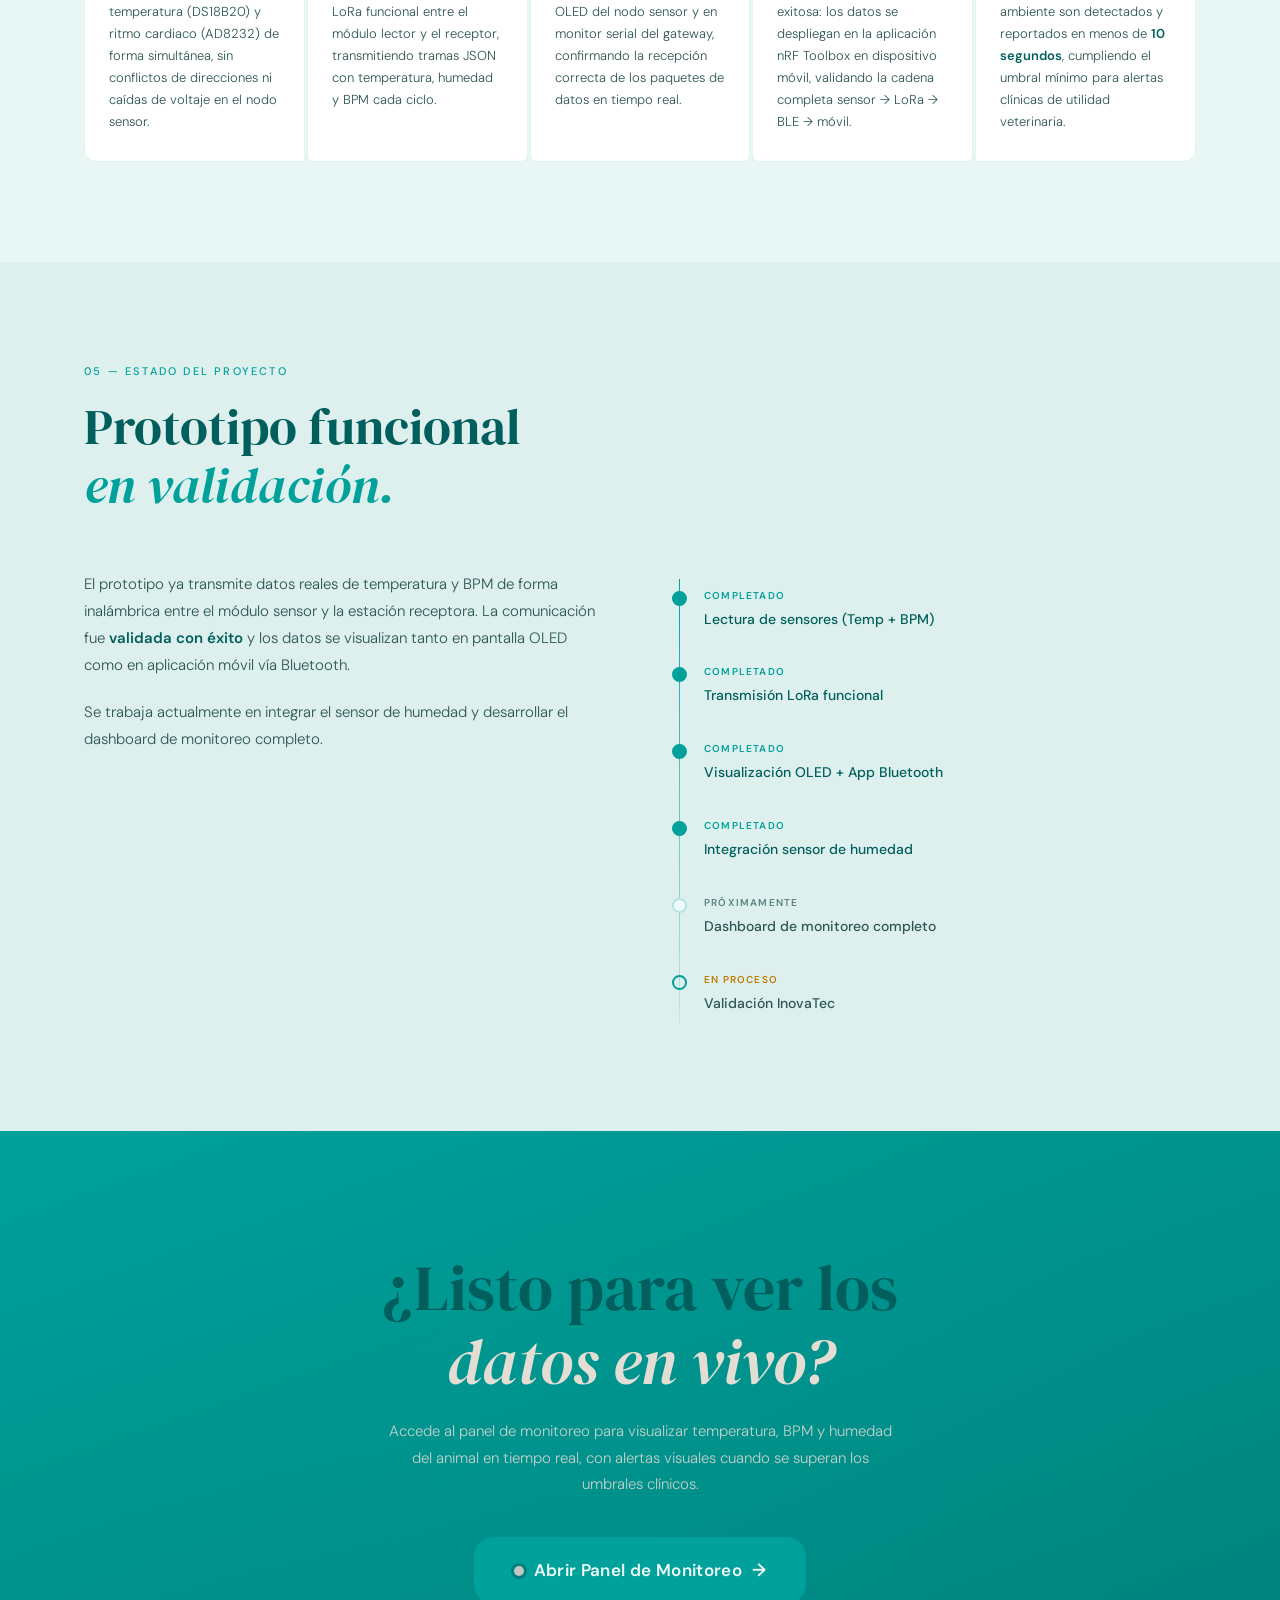
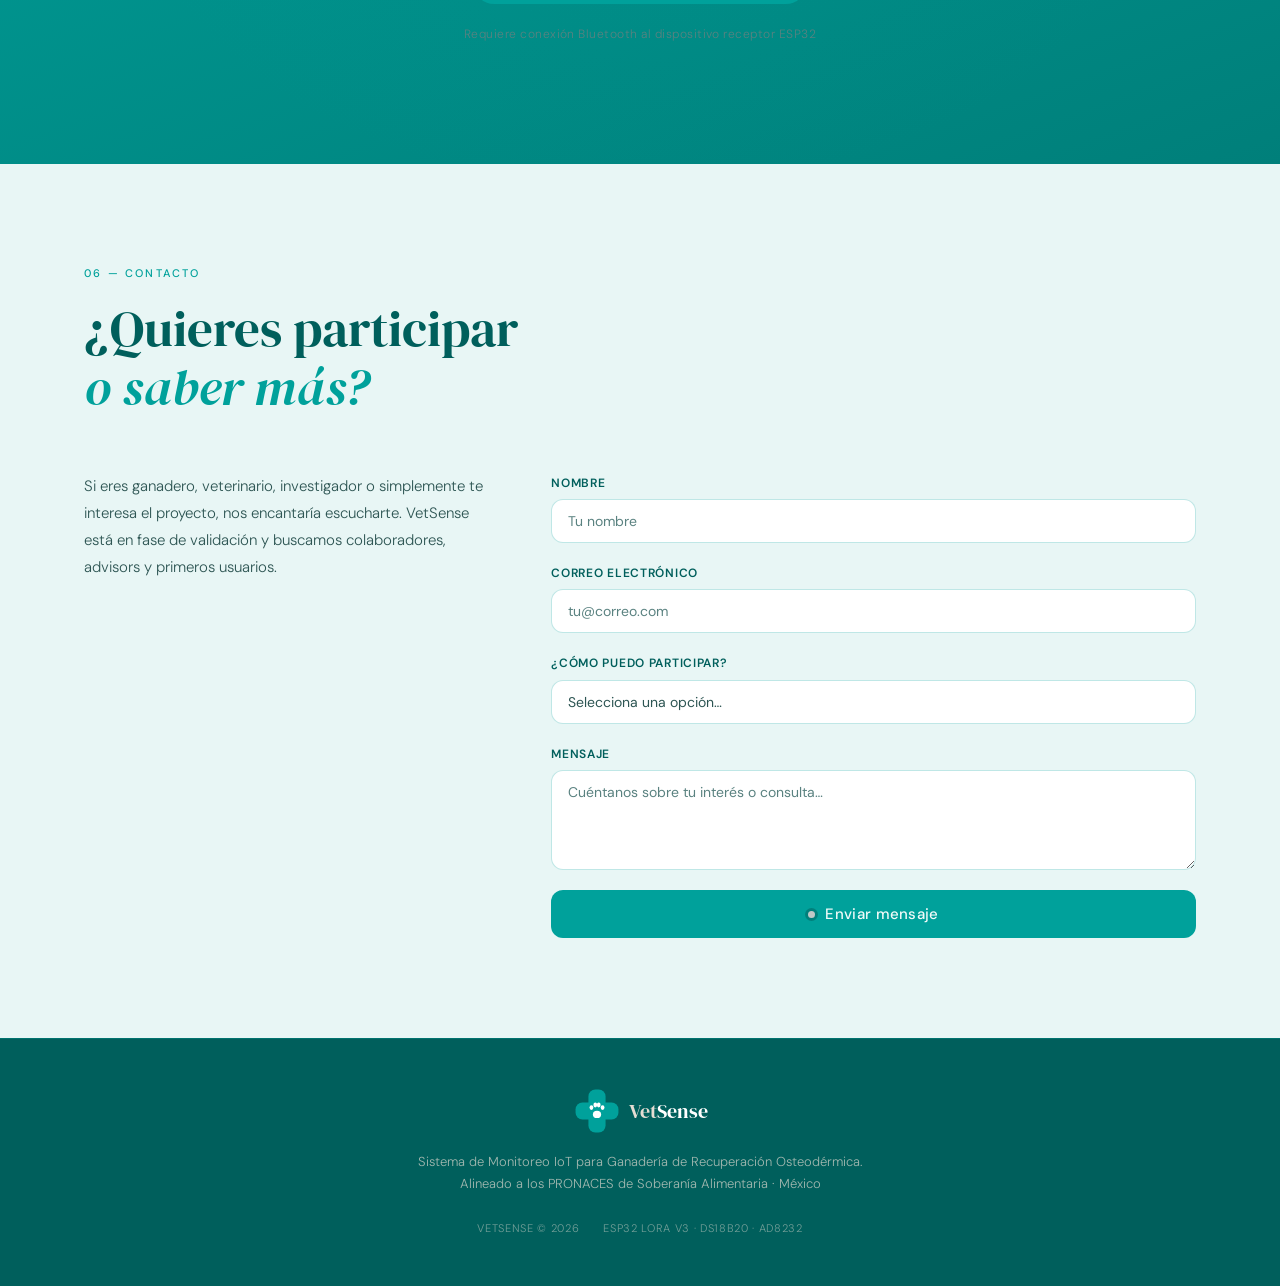
==== commit d6749ccc: "Puse un mejor tamaño" ====
--- a/index.html
+++ b/index.html
@@ -3,7 +3,7 @@
 
 <head>
     <meta charset="UTF-8" />
-    <meta name="viewport" content="width=device-width, initial-scale=1.0" />
+    <meta name="viewport" content="width=device-width, initial-scale=1.0, maximum-scale=1.0, user-scalable=no" />
     <meta name="description"
         content="VetSense — Sistema de Monitoreo IoT para Ganadería de Recuperación Osteodérmica. Detección temprana de complicaciones post-quirúrgicas en ganado de alto valor genético." />
     <title>VetSense — Monitoreo IoT Veterinario</title>
--- a/styles.css
+++ b/styles.css
@@ -64,7 +64,8 @@
 
 html {
   scroll-behavior: smooth;
-  font-size: 16px;
+  font-size: 18px; /* Aumenta el tamaño base de toda la página (el default es 16px) */
+  -webkit-text-size-adjust: 100%;
 }
 
 body {
@@ -75,12 +76,6 @@
   line-height: 1.7;
   -webkit-font-smoothing: antialiased;
   overflow-x: hidden;
-  animation: pageFadeIn 0.45s ease both;
-}
-
-@keyframes pageFadeIn {
-  from { opacity: 0; transform: translateY(6px); }
-  to   { opacity: 1; transform: translateY(0); }
 }
 
 img,
@@ -256,7 +251,7 @@
   top: 0;
   left: 0;
   right: 0;
-  z-index: 100;
+  z-index: 1000;
   background: rgba(240, 250, 249, 0.88);
   backdrop-filter: blur(16px);
   -webkit-backdrop-filter: blur(16px);
@@ -373,12 +368,13 @@
 }
 
 .nav__mobile {
-  display: none; /* oculto por defecto — JS controla el atributo hidden */
+  display: none;
+  /* oculto por defecto — JS controla el atributo hidden */
   position: fixed;
   top: 80px;
   left: 0;
   right: 0;
-  z-index: 99;
+  z-index: 999;
   flex-direction: column;
   padding: 16px 24px 28px;
   gap: 8px;
@@ -392,8 +388,15 @@
 }
 
 @keyframes slideDown {
-  from { opacity: 0; transform: translateY(-8px); }
-  to   { opacity: 1; transform: translateY(0); }
+  from {
+    opacity: 0;
+    transform: translateY(-8px);
+  }
+
+  to {
+    opacity: 1;
+    transform: translateY(0);
+  }
 }
 
 /* Solo visible en móvil cuando el JS quita el atributo hidden */
@@ -1434,7 +1437,8 @@
   /* Formulario de contacto — inputs más cómodos en táctil */
   .form-input {
     padding: 14px 16px;
-    font-size: 16px; /* evita zoom automático en iOS */
+    font-size: 16px;
+    /* evita zoom automático en iOS */
   }
 
   .btn--lg {
@@ -2445,7 +2449,7 @@
   border-radius: var(--radius-md);
   font-family: var(--font-body);
   font-size: 14px;
-  background: rgba(255,255,255,0.8);
+  background: rgba(255, 255, 255, 0.8);
   color: var(--color-text);
   transition: border-color 0.3s, box-shadow 0.3s;
 }
@@ -2467,8 +2471,16 @@
   font-size: 13px;
   color: var(--color-text-dim);
 }
-.registro-msg.success { color: var(--color-teal); font-weight: 500; }
-.registro-msg.error { color: #c0392b; font-weight: 500; }
+
+.registro-msg.success {
+  color: var(--color-teal);
+  font-weight: 500;
+}
+
+.registro-msg.error {
+  color: #c0392b;
+  font-weight: 500;
+}
 
 /* ─── Login Page ─── */
 .login-card {
@@ -2483,8 +2495,15 @@
 }
 
 @keyframes login-fade-in {
-  from { opacity: 0; transform: translateY(16px); }
-  to   { opacity: 1; transform: translateY(0); }
+  from {
+    opacity: 0;
+    transform: translateY(16px);
+  }
+
+  to {
+    opacity: 1;
+    transform: translateY(0);
+  }
 }
 
 .login-logo {
@@ -2669,11 +2688,27 @@
 }
 
 @keyframes login-shake {
-  0%, 100% { transform: translateX(0); }
-  20% { transform: translateX(-6px); }
-  40% { transform: translateX(6px); }
-  60% { transform: translateX(-4px); }
-  80% { transform: translateX(4px); }
+
+  0%,
+  100% {
+    transform: translateX(0);
+  }
+
+  20% {
+    transform: translateX(-6px);
+  }
+
+  40% {
+    transform: translateX(6px);
+  }
+
+  60% {
+    transform: translateX(-4px);
+  }
+
+  80% {
+    transform: translateX(4px);
+  }
 }
 
 .login-divider {
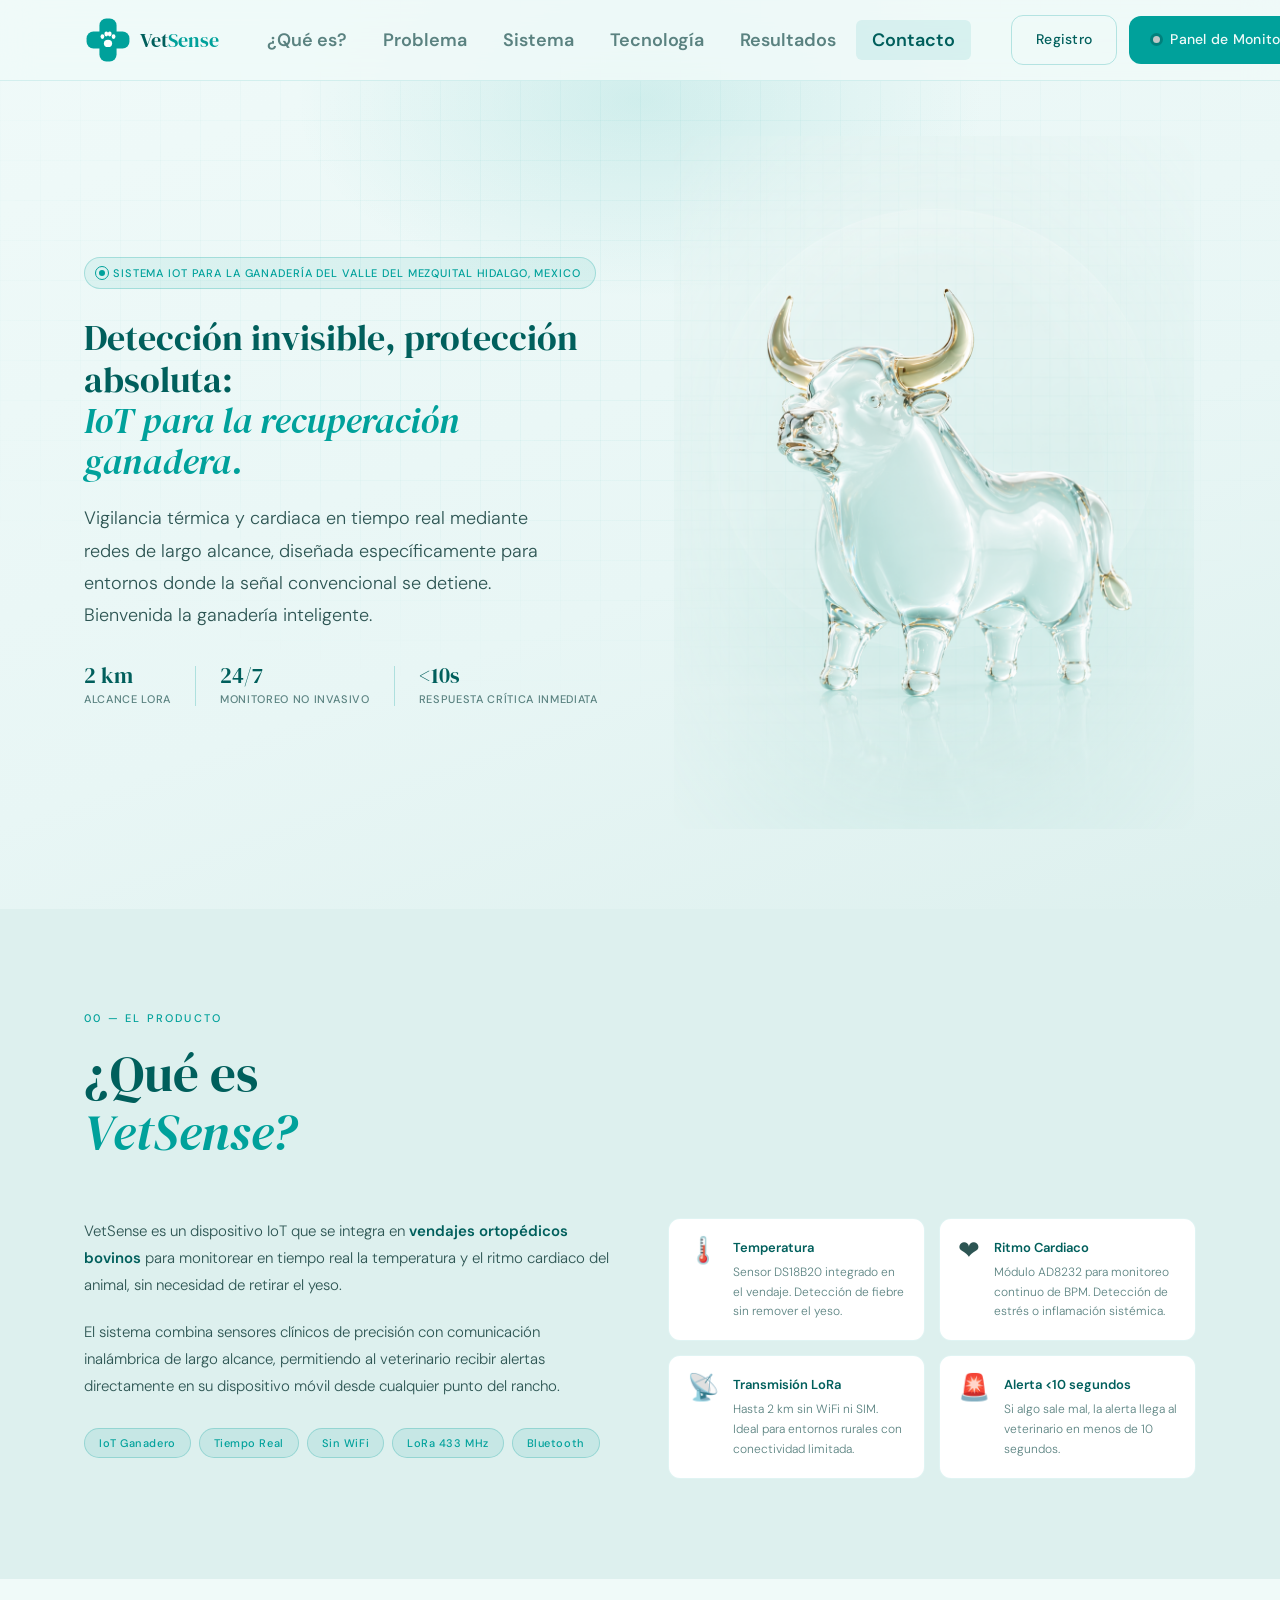
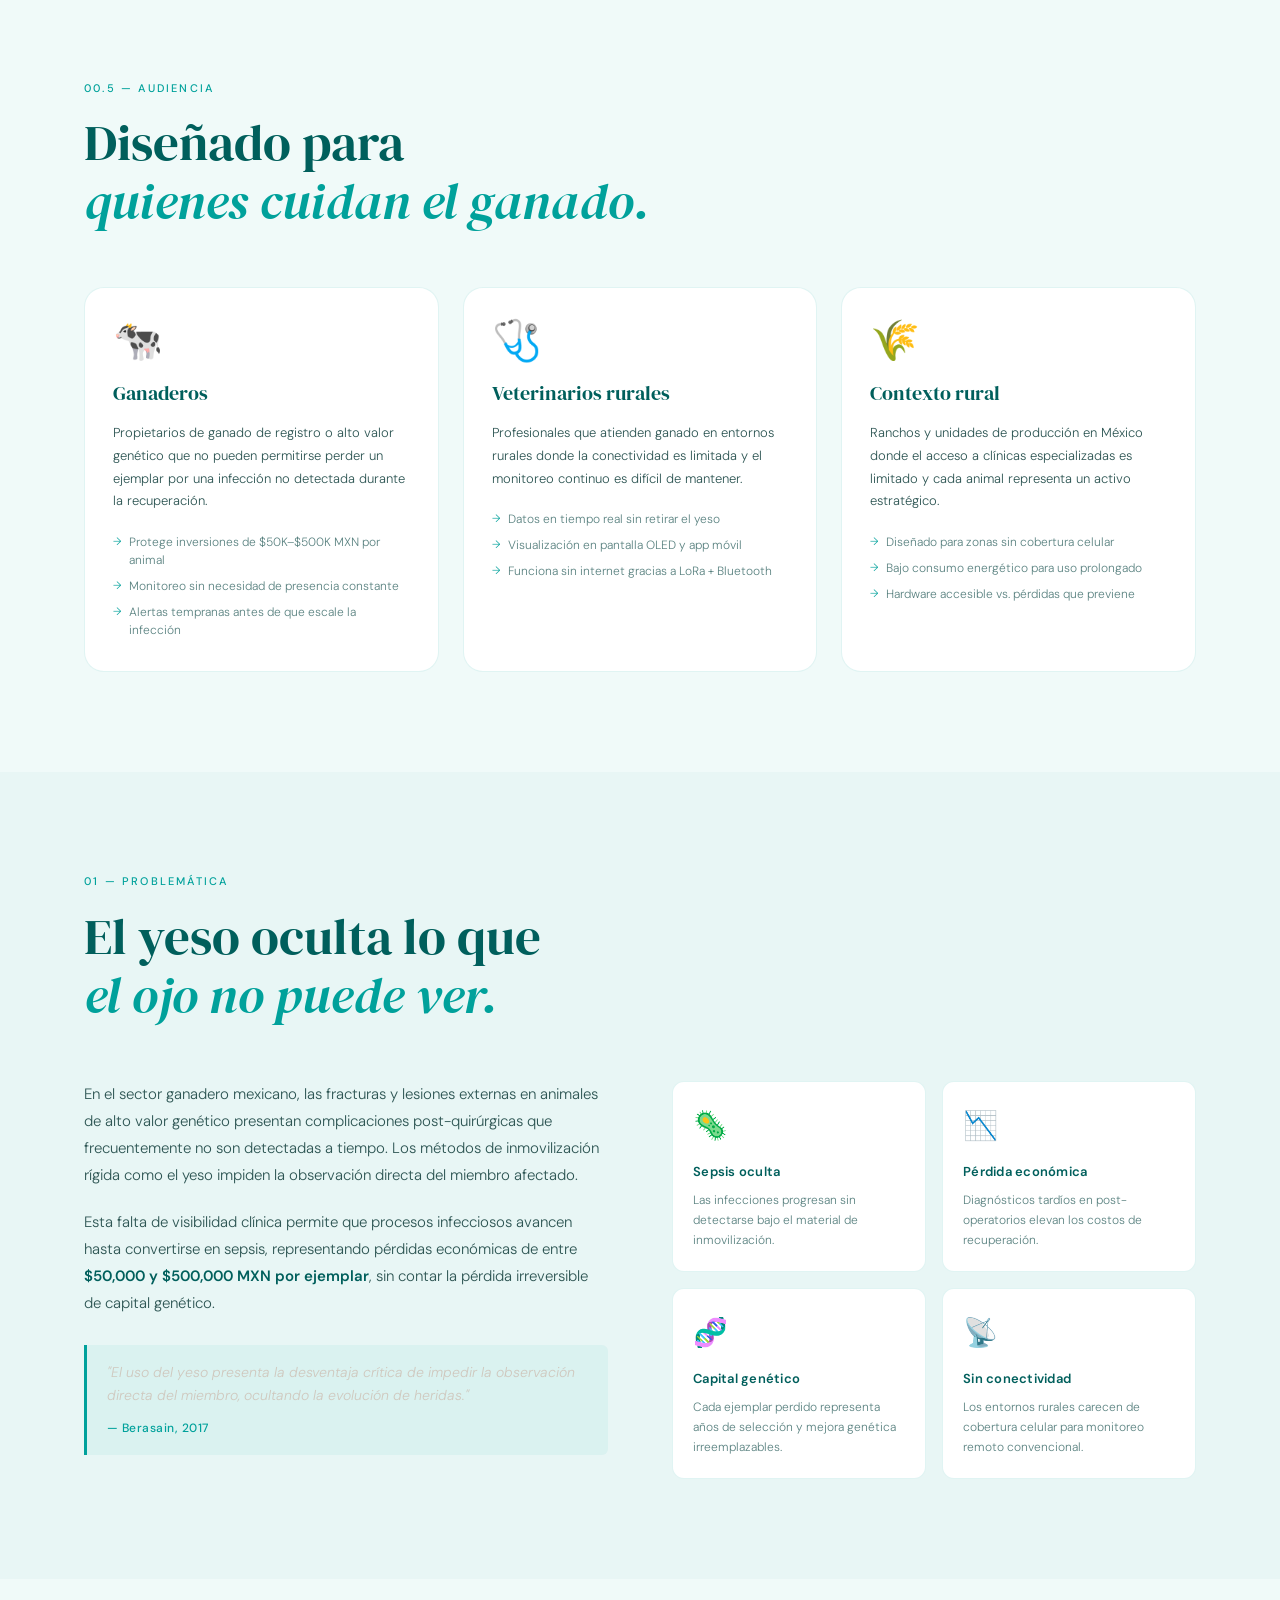
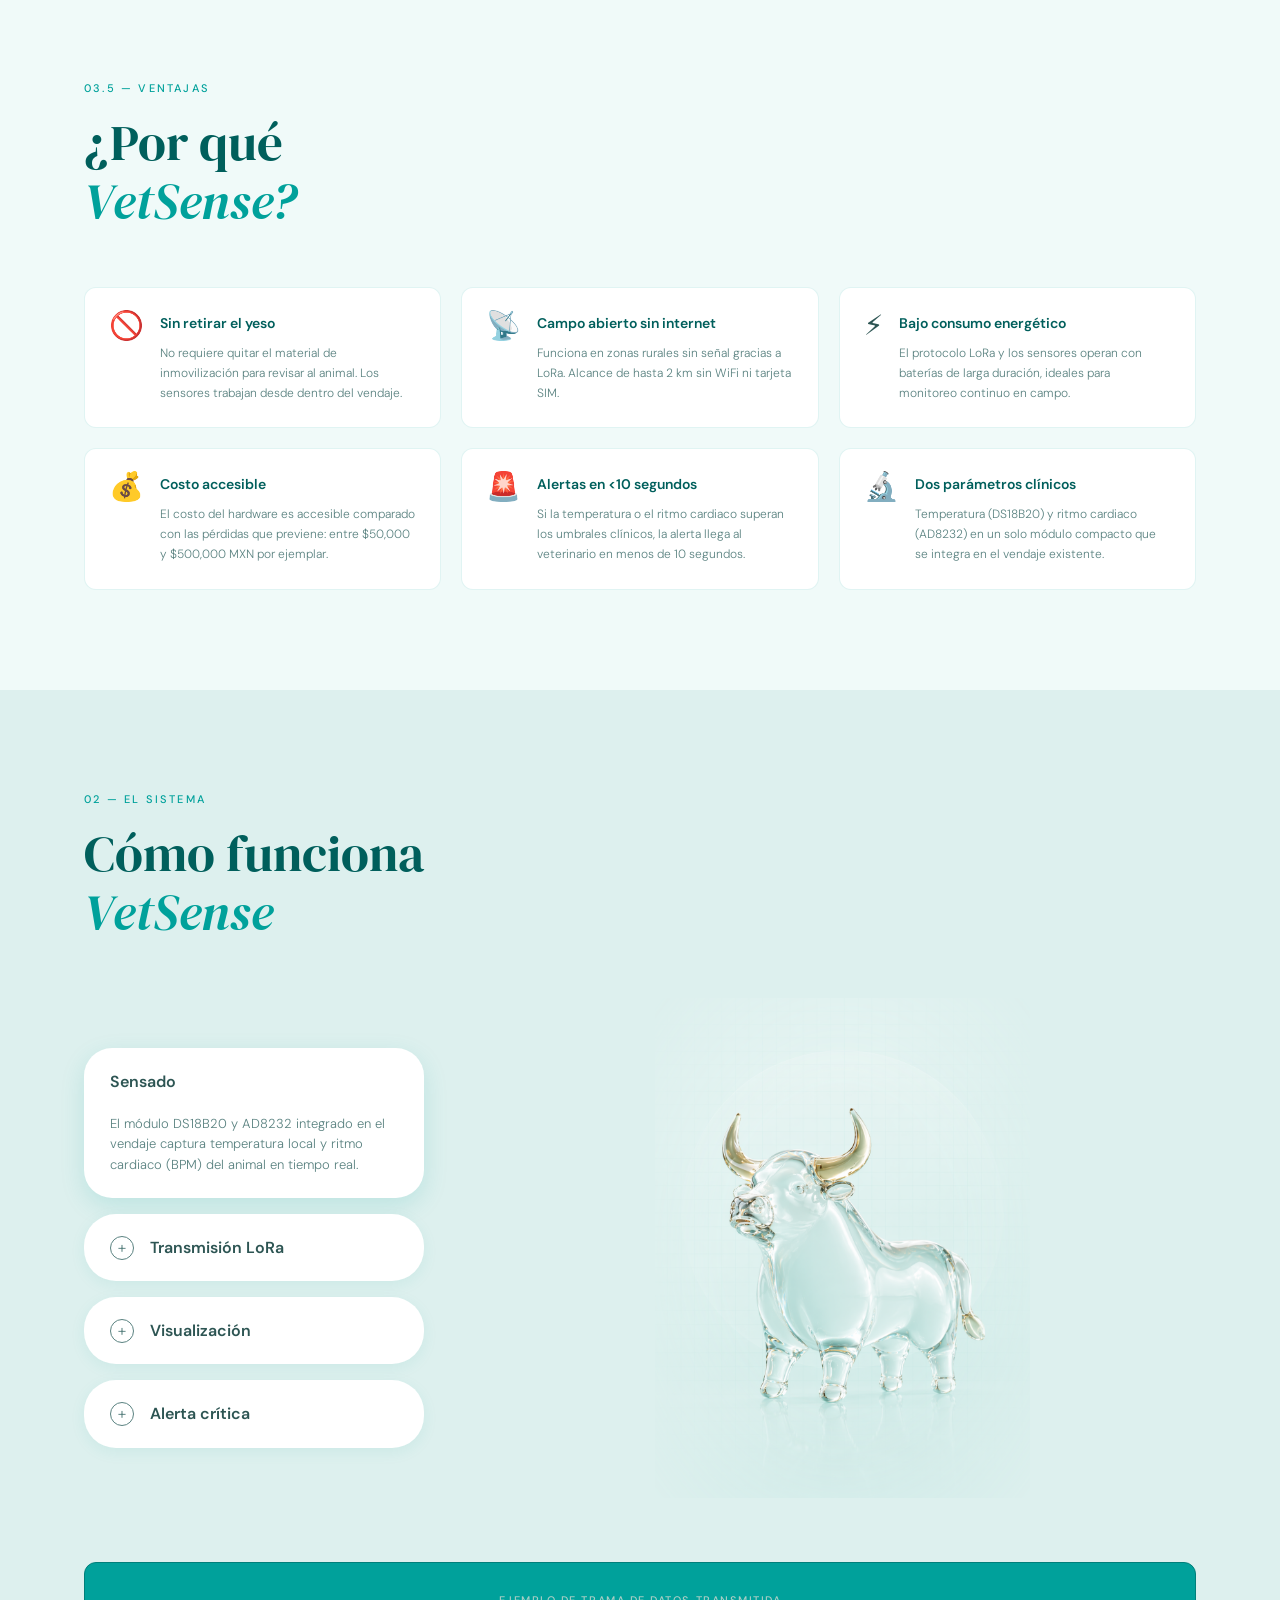
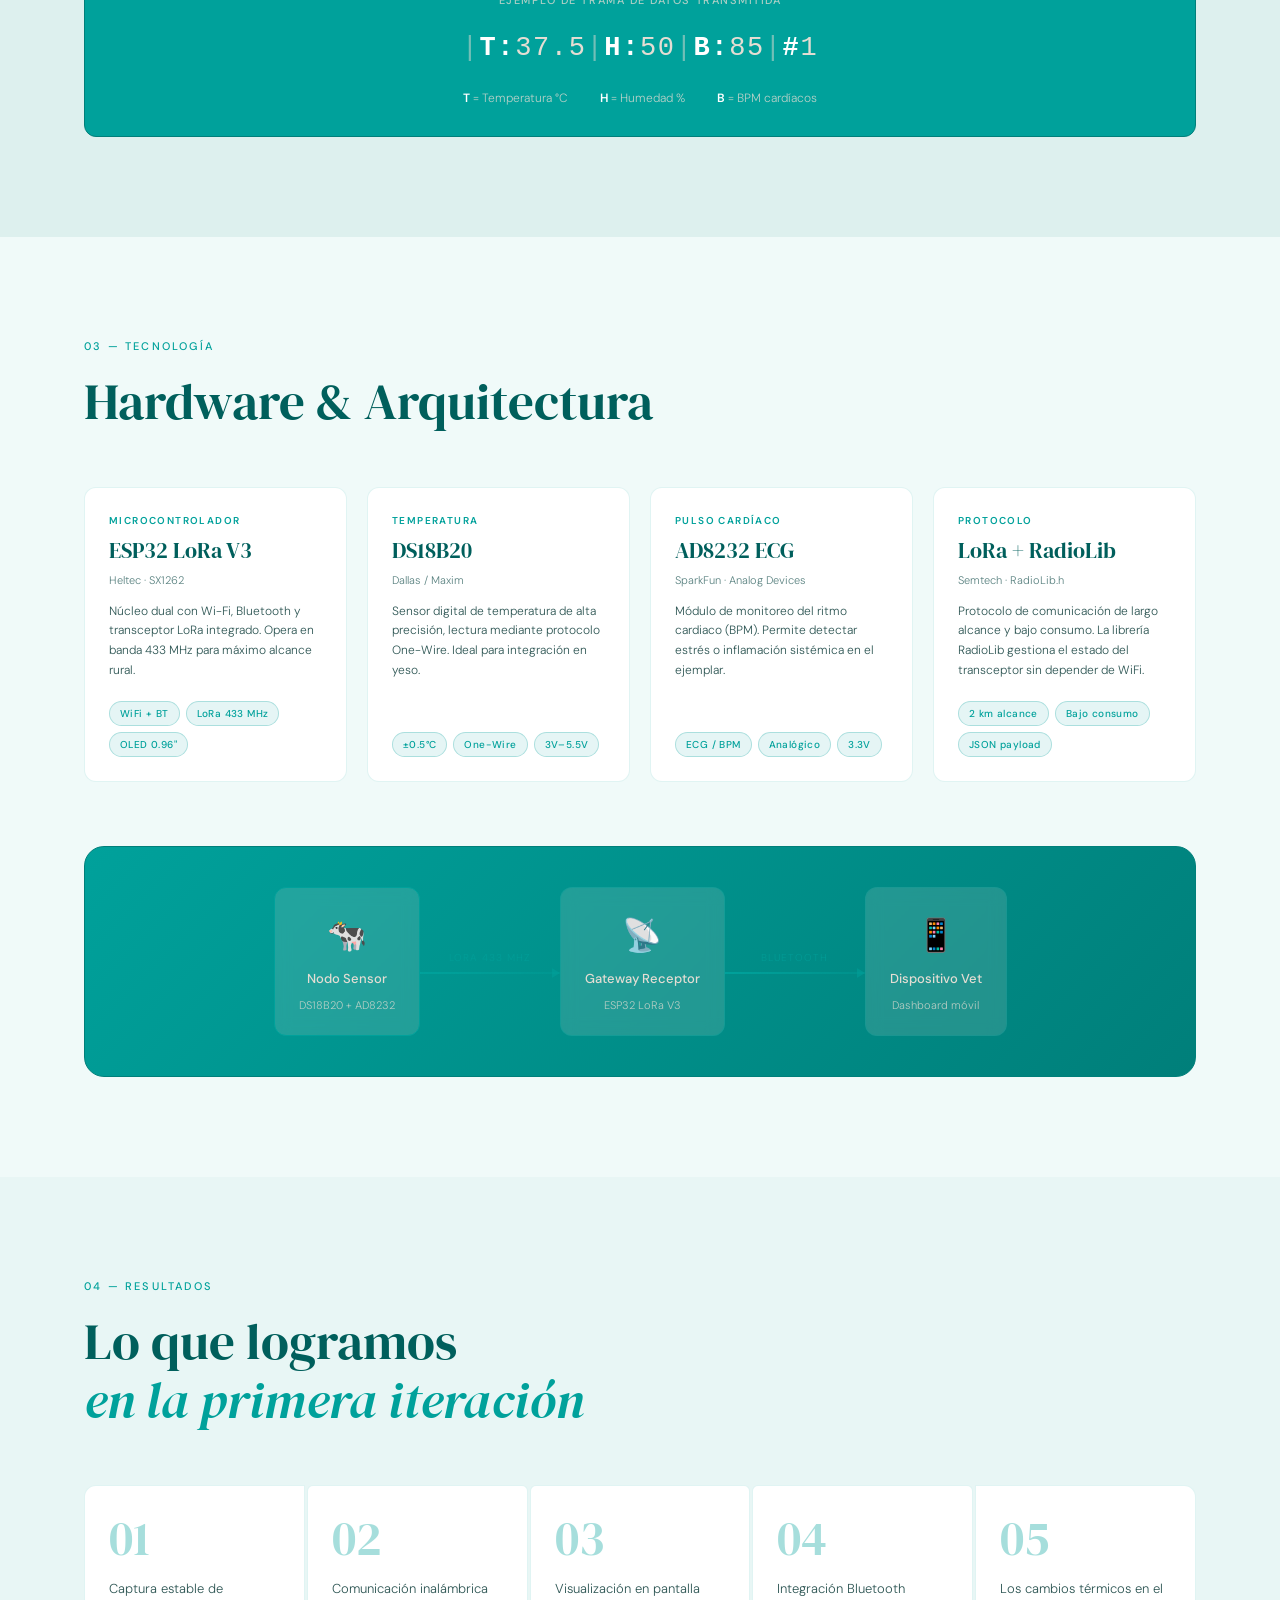
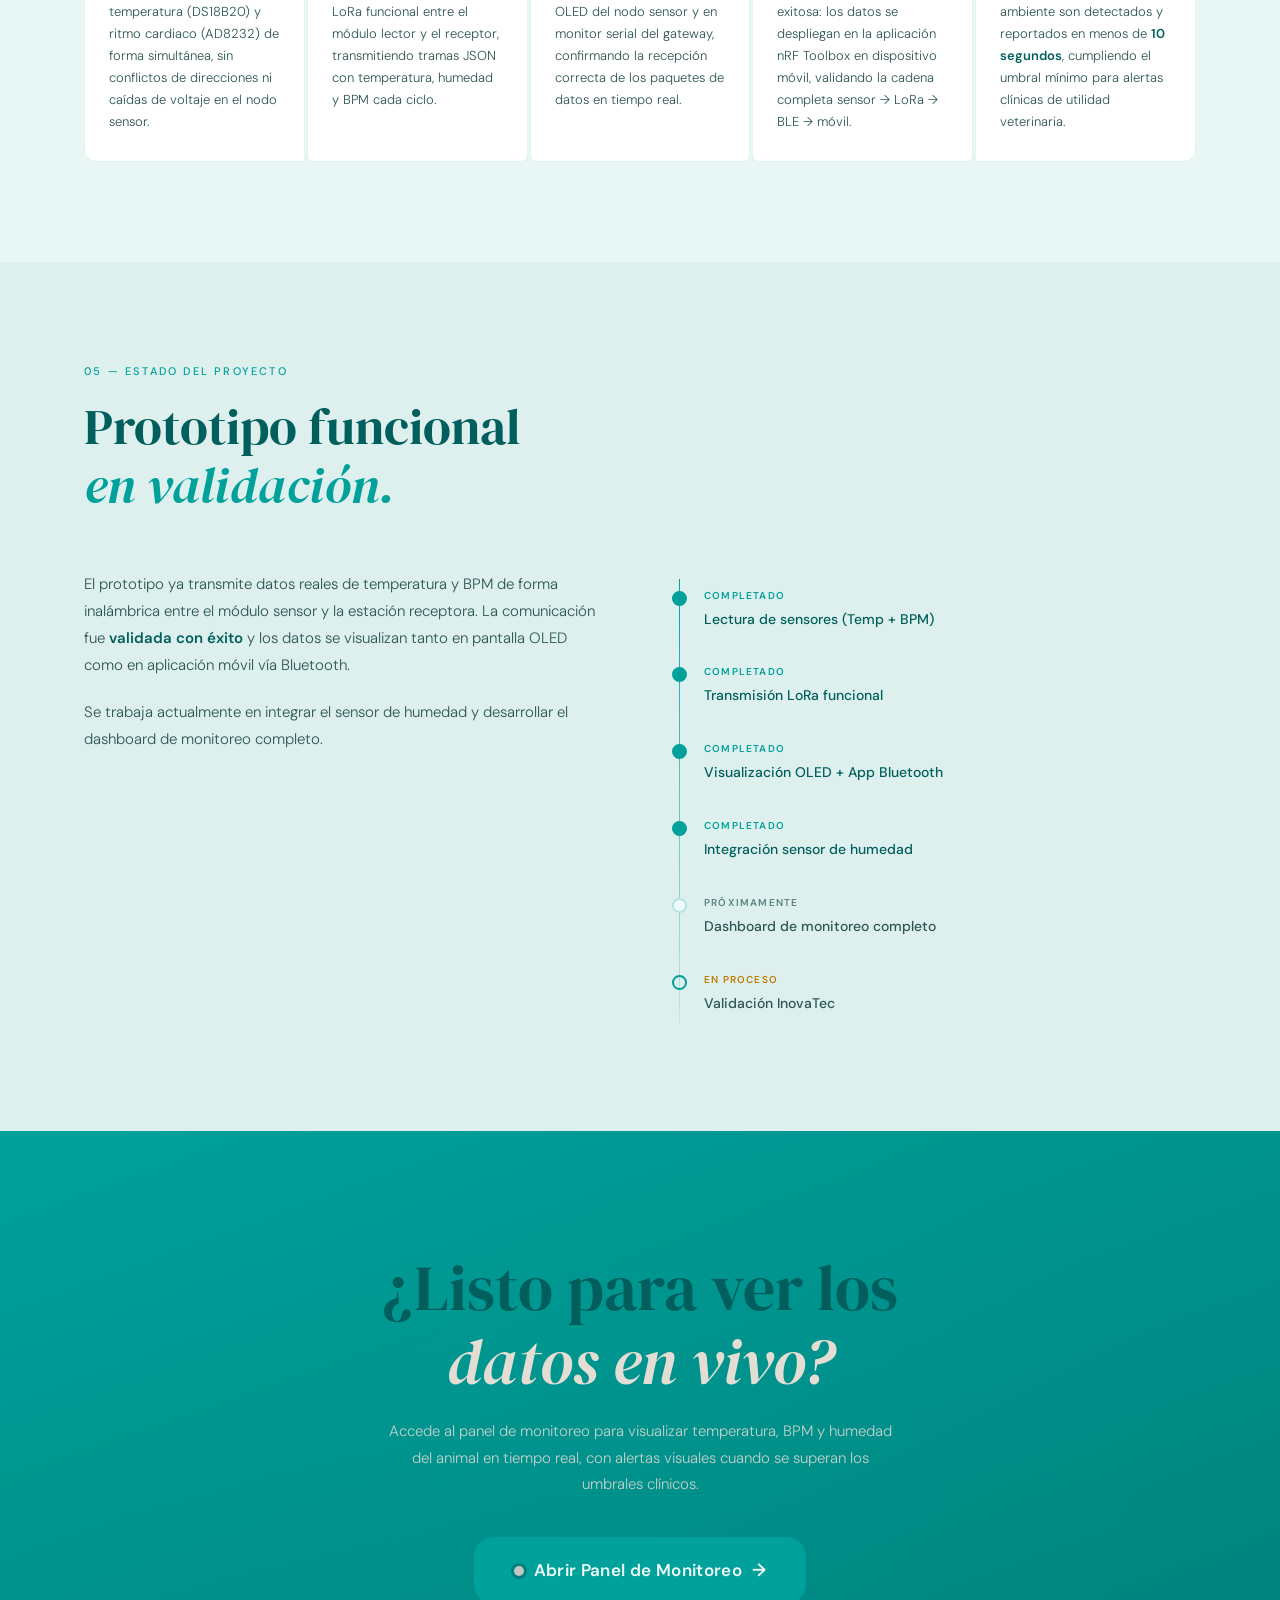
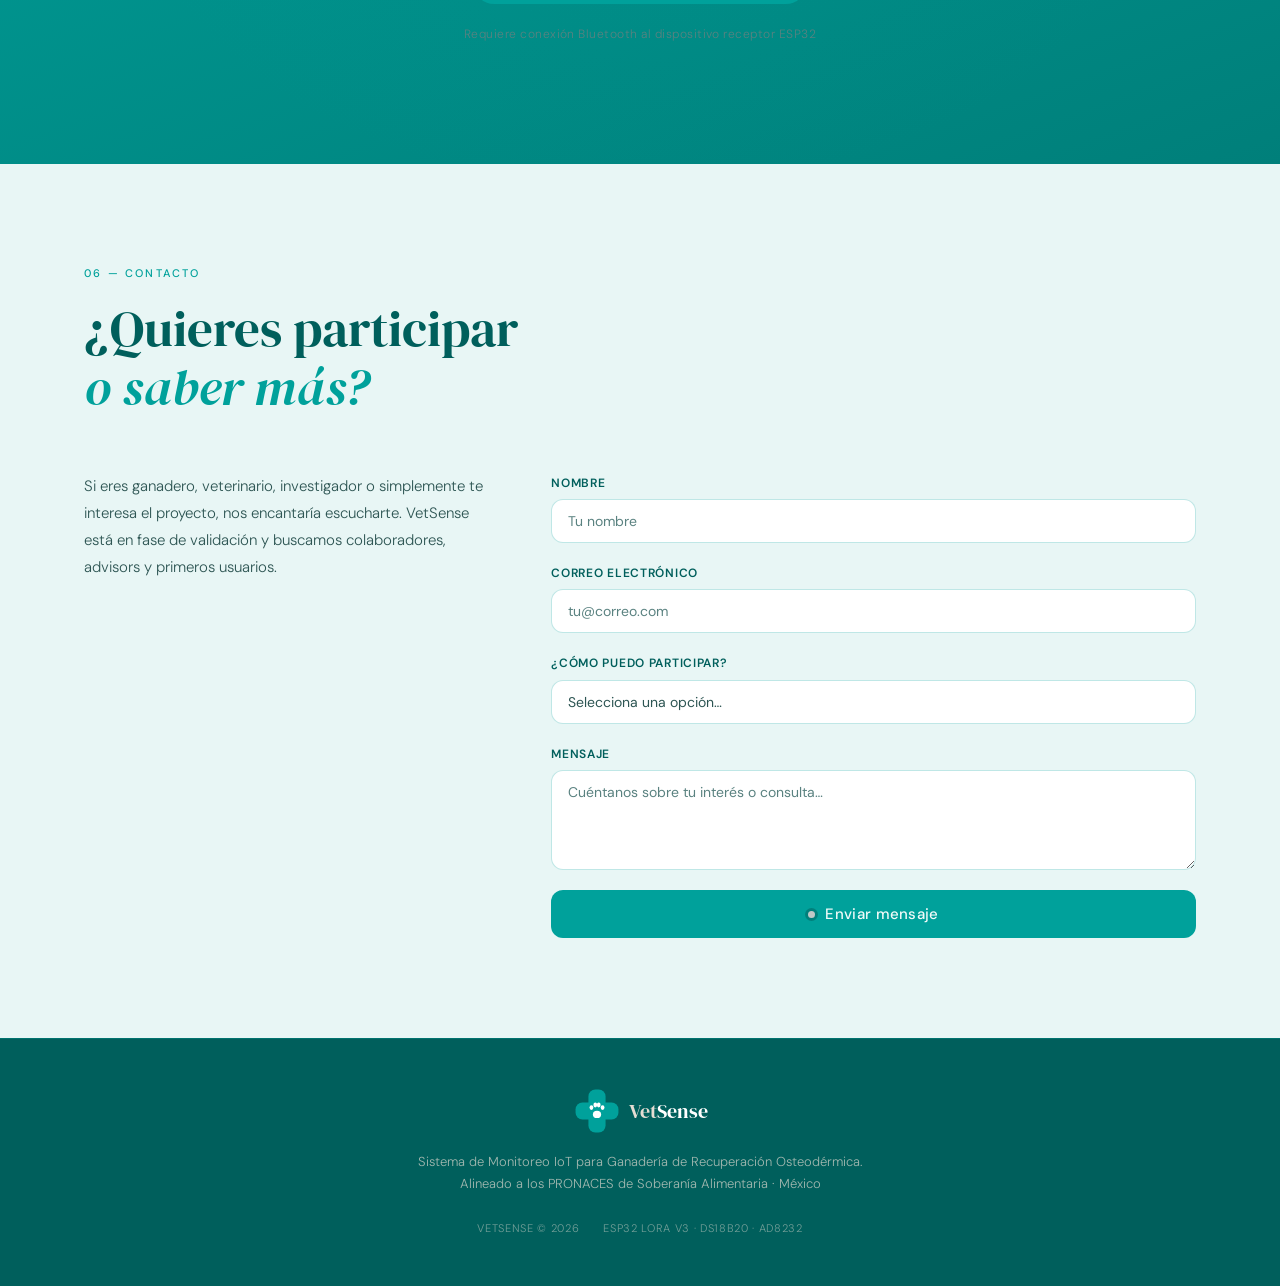
==== commit caaad866: "Cositas 2" ====
--- a/index.html
+++ b/index.html
@@ -7,7 +7,7 @@
     <meta name="description"
         content="VetSense — Sistema de Monitoreo IoT para Ganadería de Recuperación Osteodérmica. Detección temprana de complicaciones post-quirúrgicas en ganado de alto valor genético." />
     <title>VetSense — Monitoreo IoT Veterinario</title>
-    <link rel="stylesheet" href="./styles.css?v=1.1" />
+    <link rel="stylesheet" href="./styles.css?v=4.0" />
     <link rel="preconnect" href="https://fonts.googleapis.com" />
     <link rel="preconnect" href="https://fonts.gstatic.com" crossorigin />
     <link
--- a/styles.css
+++ b/styles.css
@@ -64,7 +64,8 @@
 
 html {
   scroll-behavior: smooth;
-  font-size: 18px; /* Aumenta el tamaño base de toda la página (el default es 16px) */
+  font-size: 18px;
+  /* Aumenta el tamaño base de toda la página (el default es 16px) */
   -webkit-text-size-adjust: 100%;
 }
 
@@ -317,12 +318,14 @@
 }
 
 .nav__link {
-  padding: 6px 14px;
+  padding: 8px 16px;
   border-radius: var(--radius-sm);
-  font-size: 13px;
-  font-weight: 400;
+  font-family: var(--font-body);
+  font-size: 1rem;
+  font-weight: 600;
+  white-space: nowrap;
   color: var(--color-text-dim);
-  transition: color 0.18s, background 0.18s;
+  transition: color 0.3s ease, background 0.3s ease;
 }
 
 .nav__link:hover,
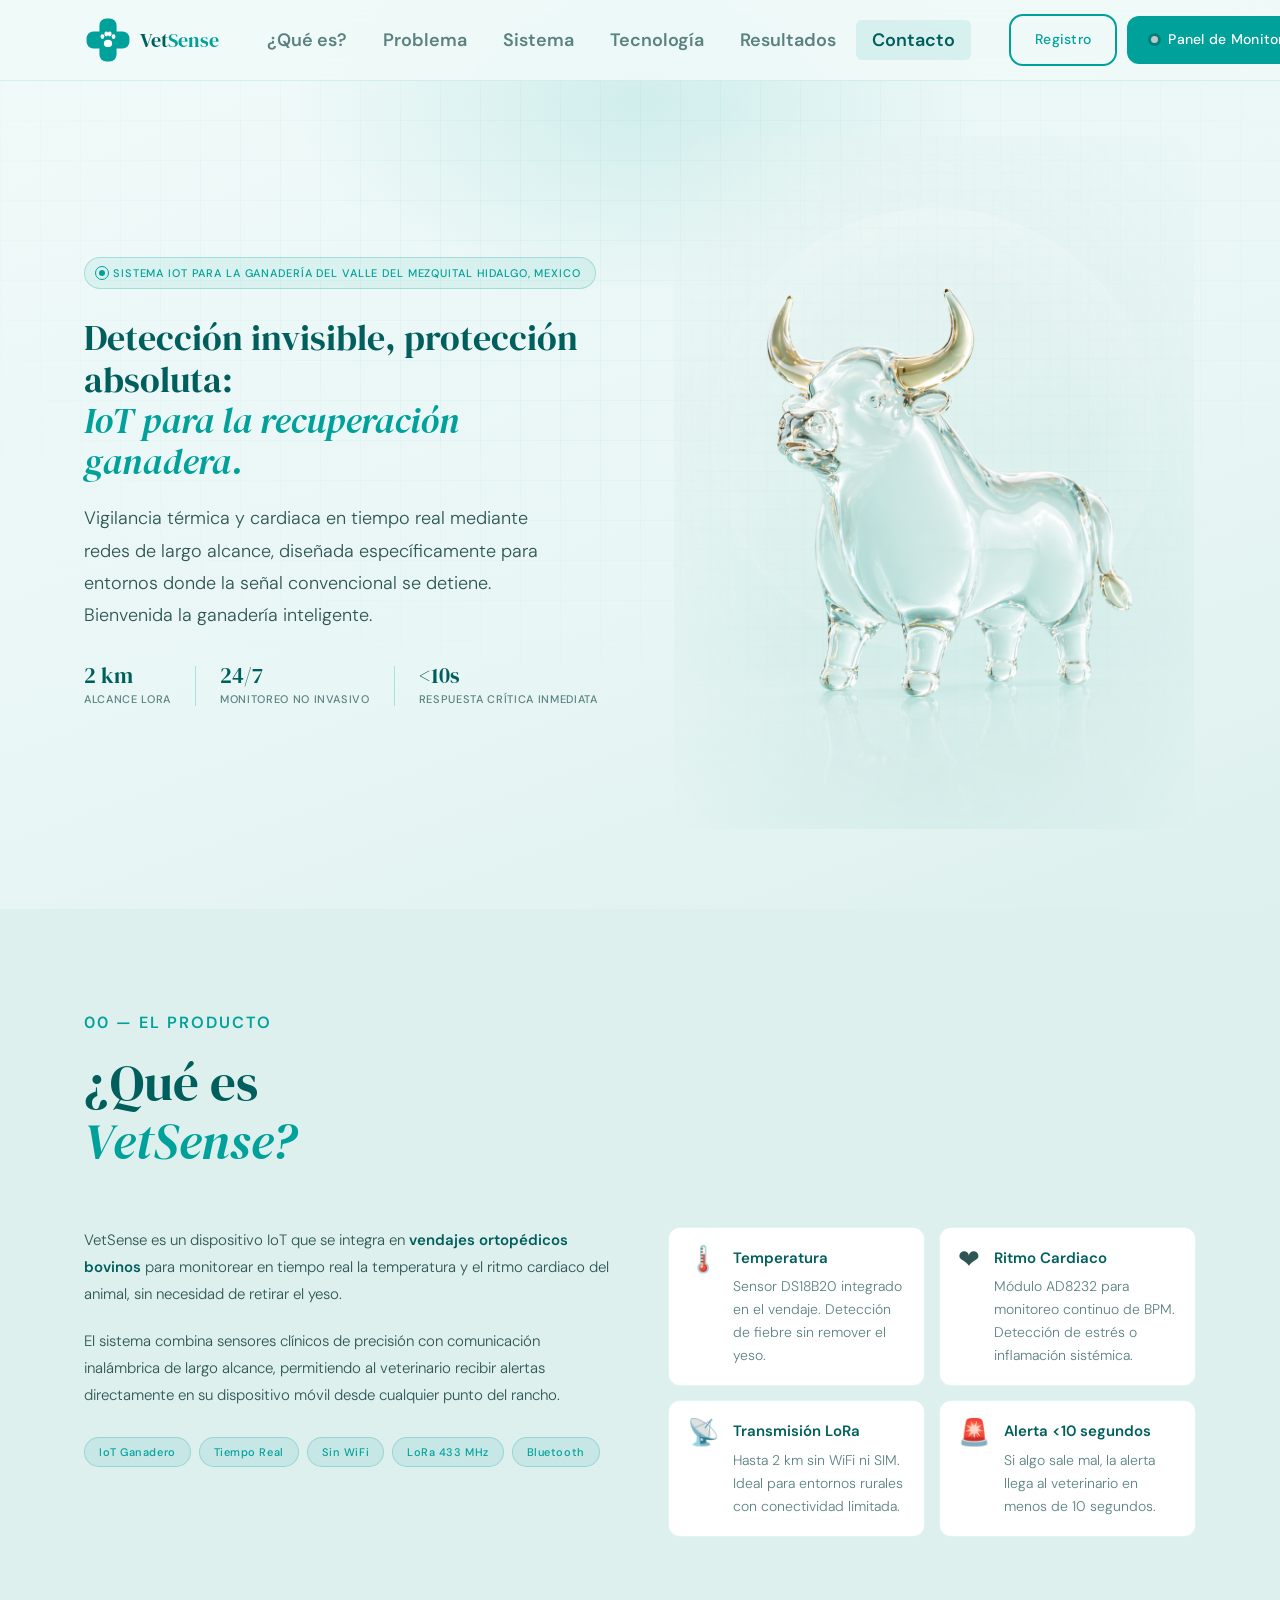
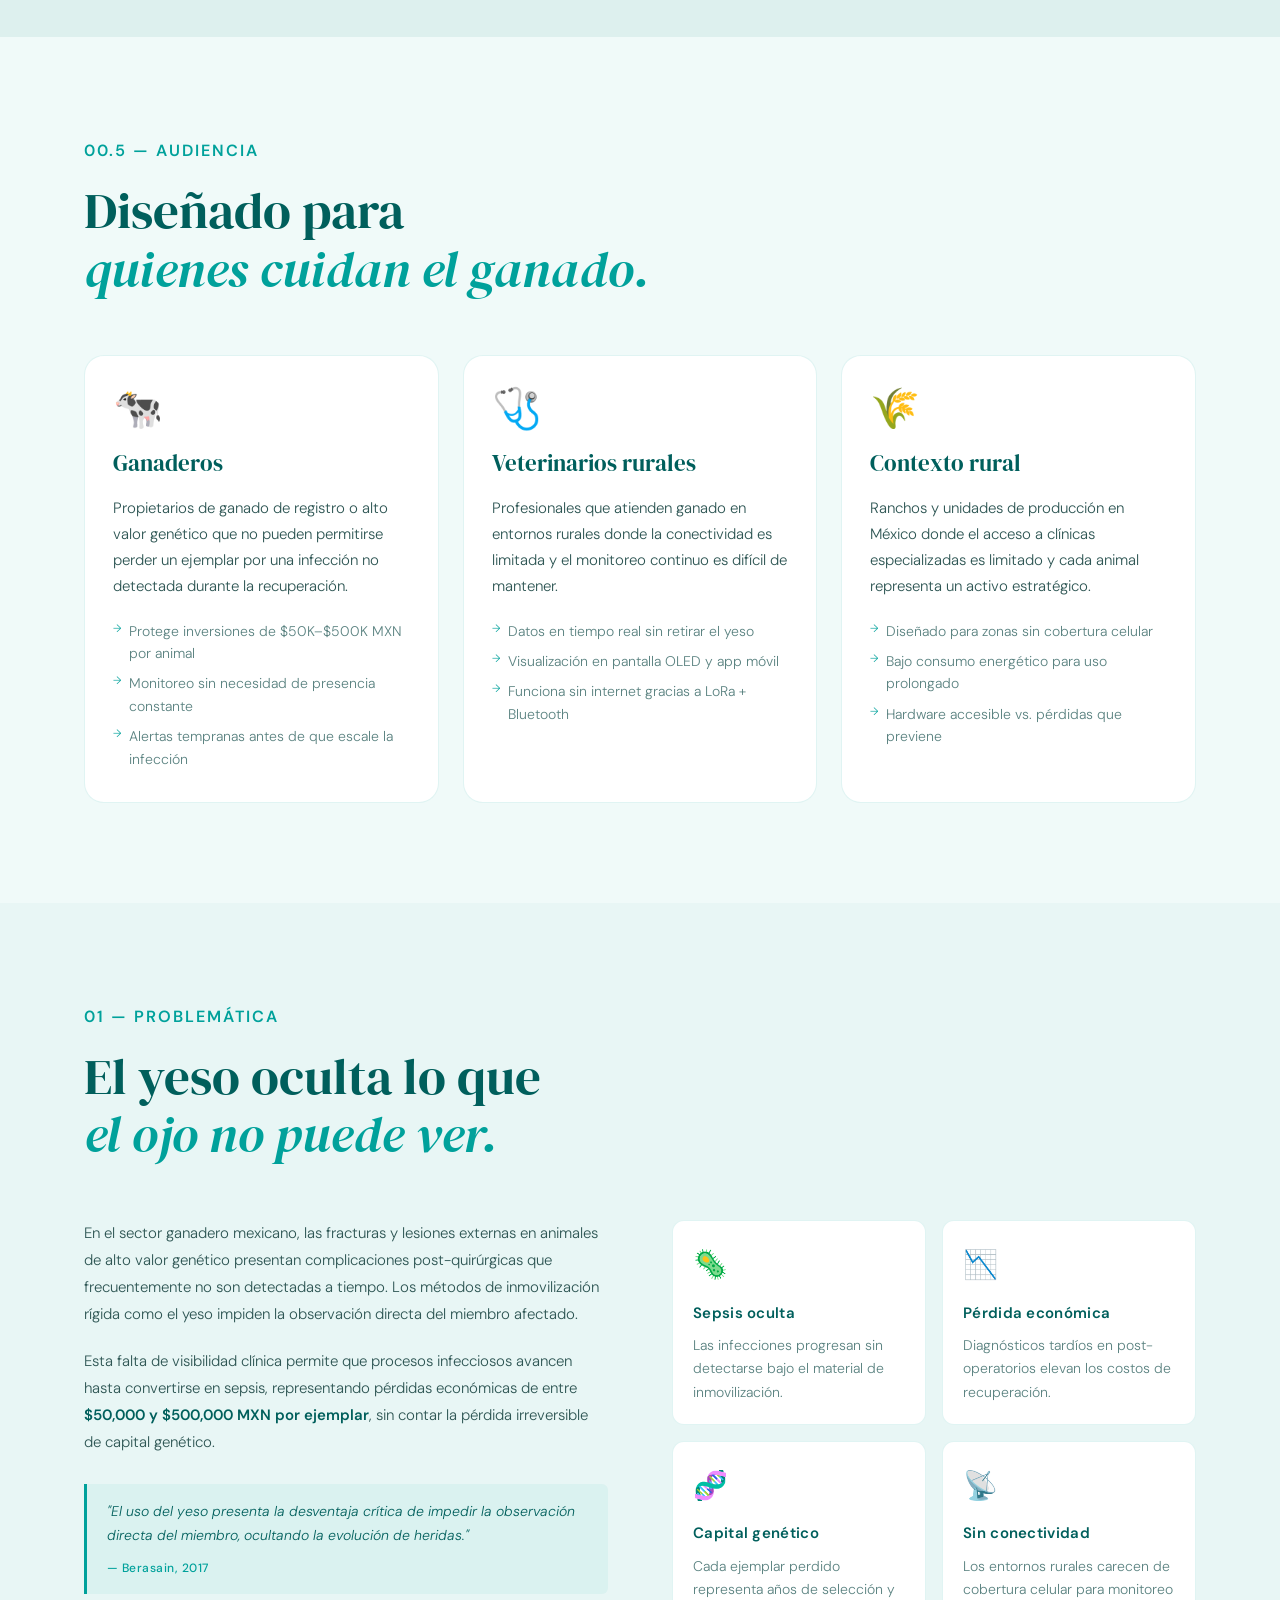
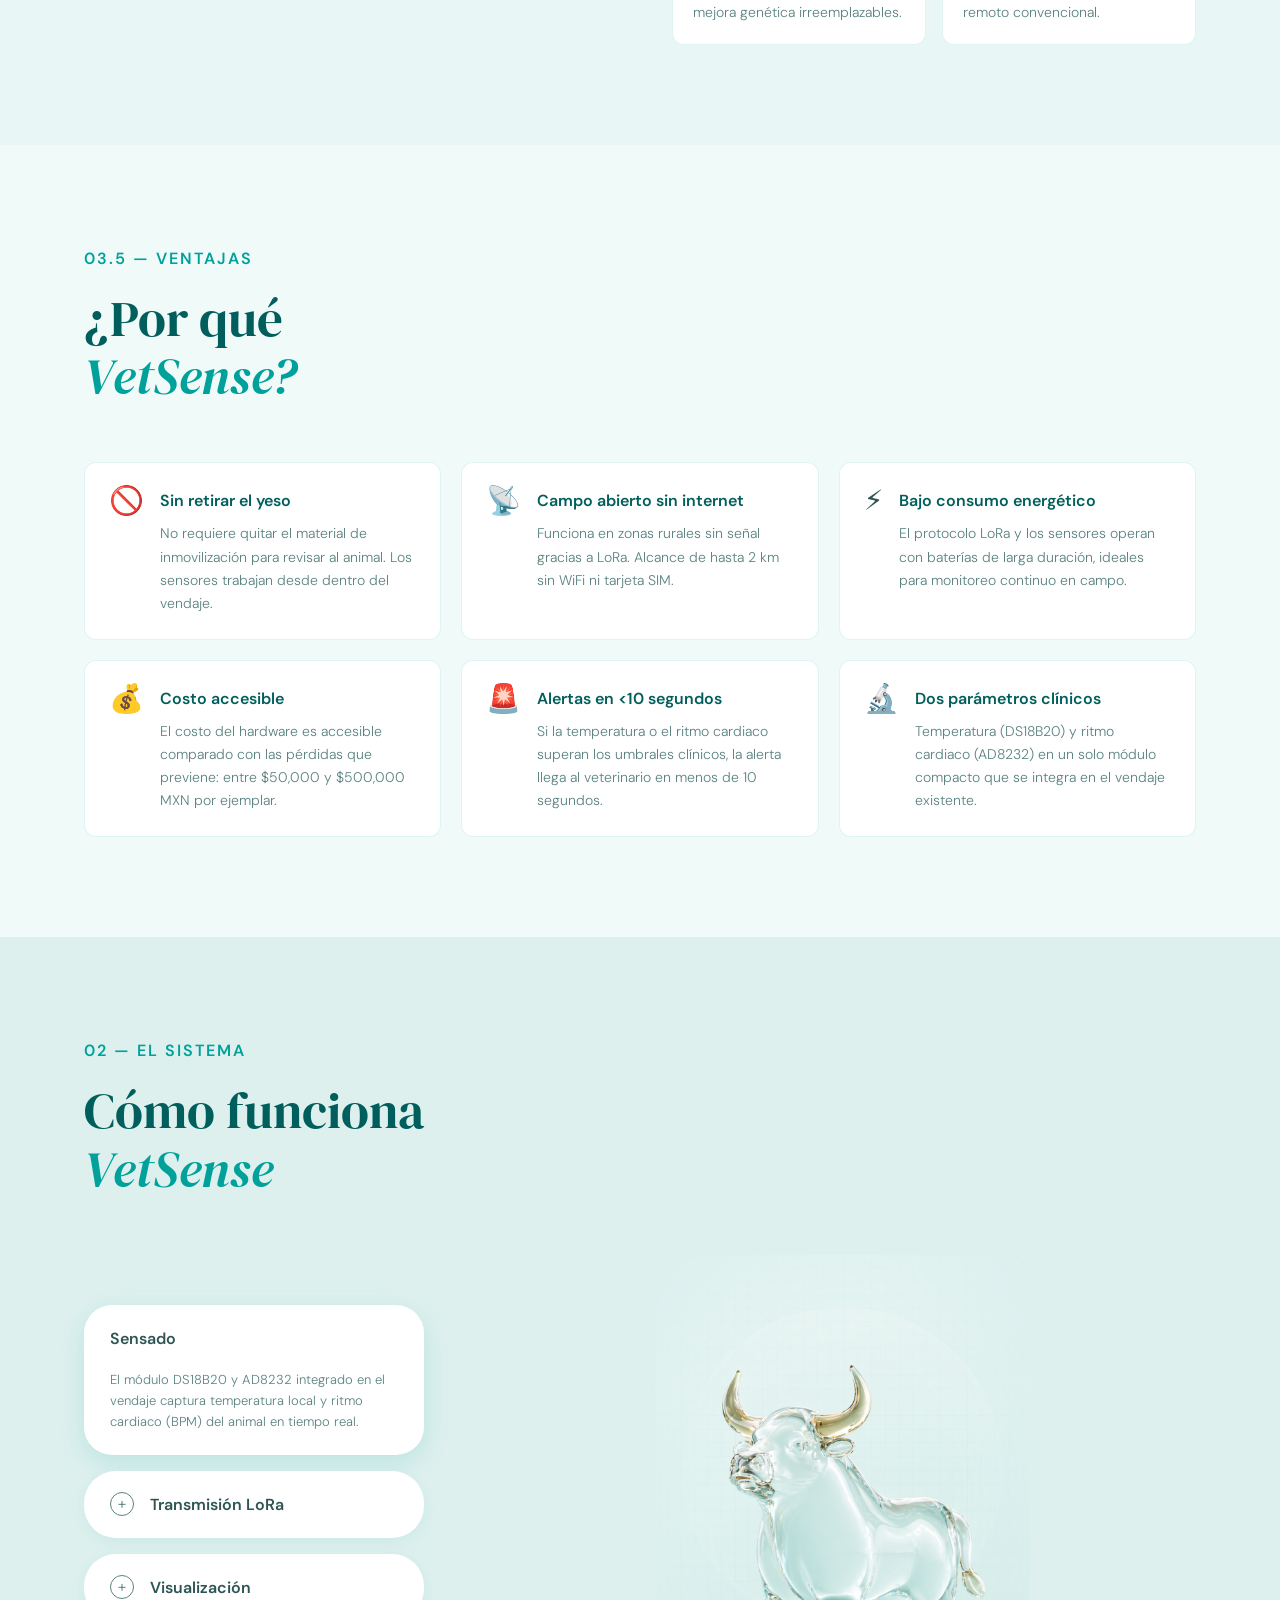
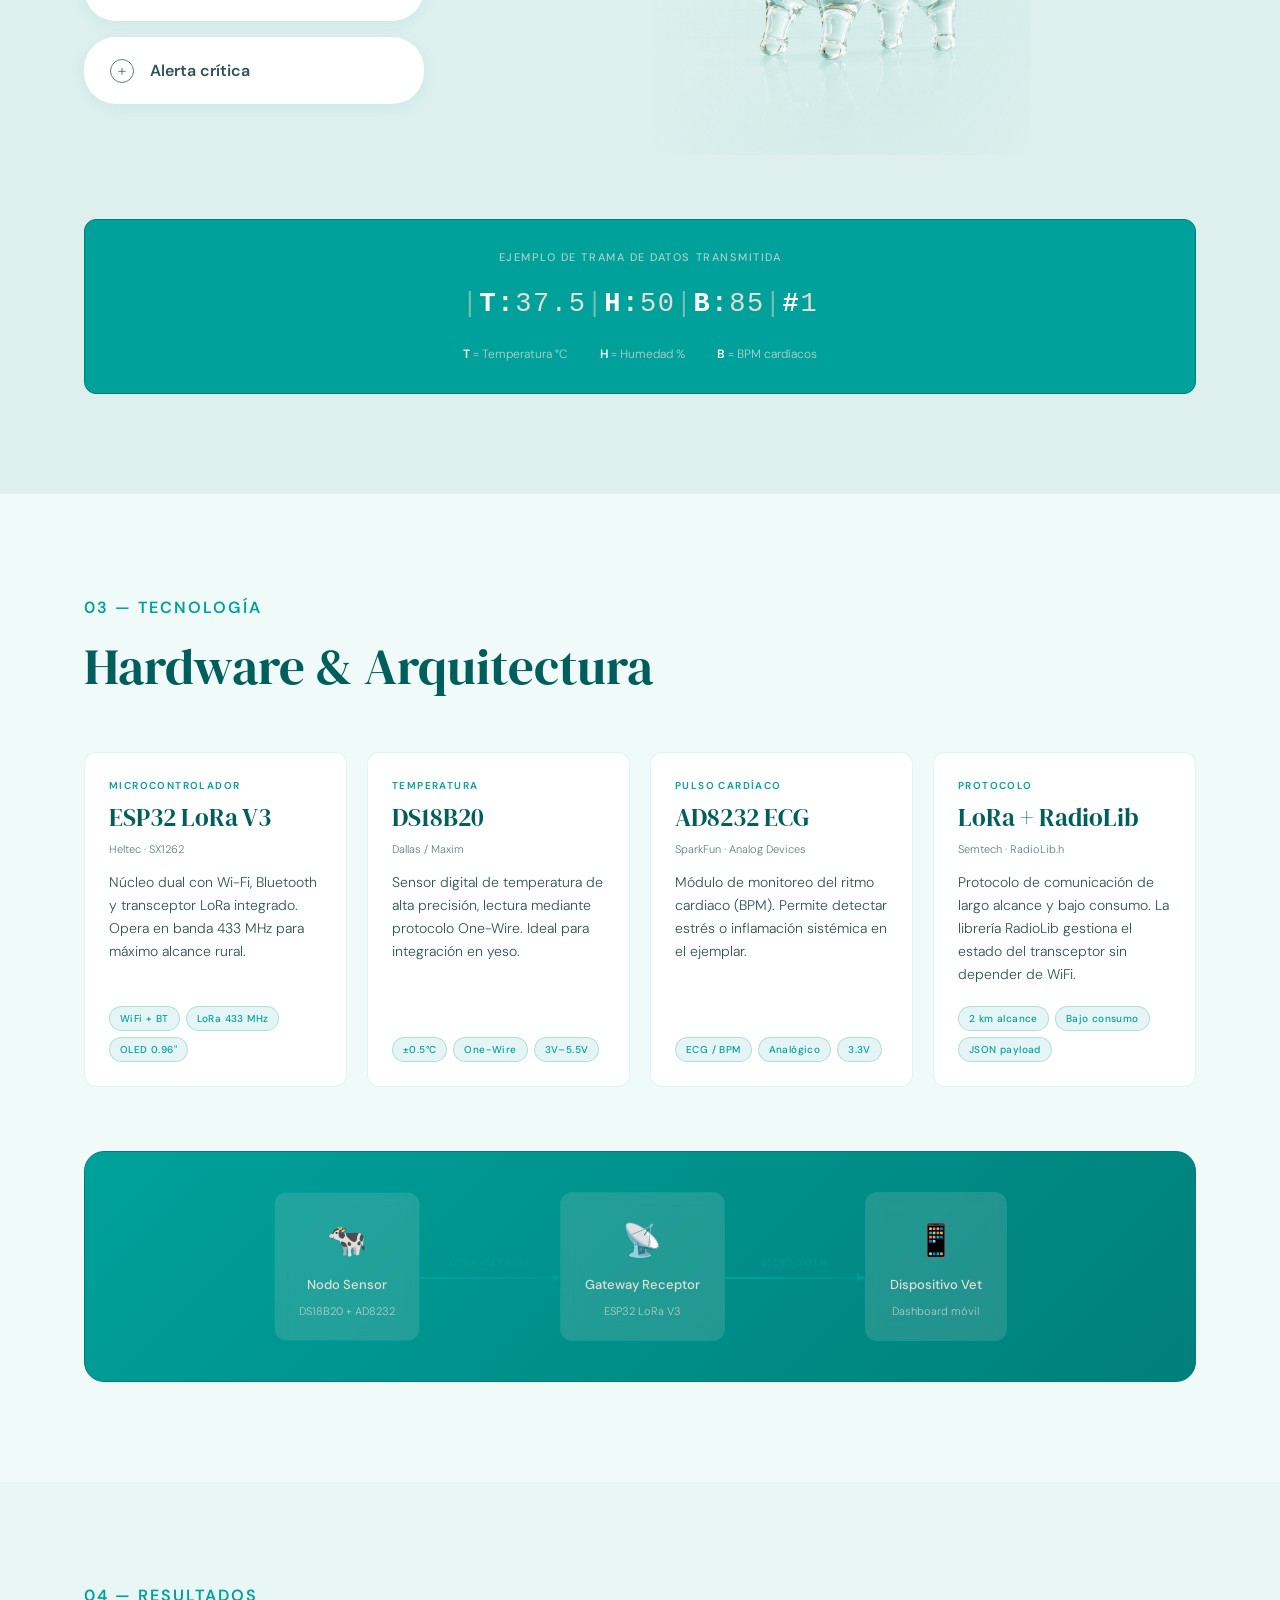
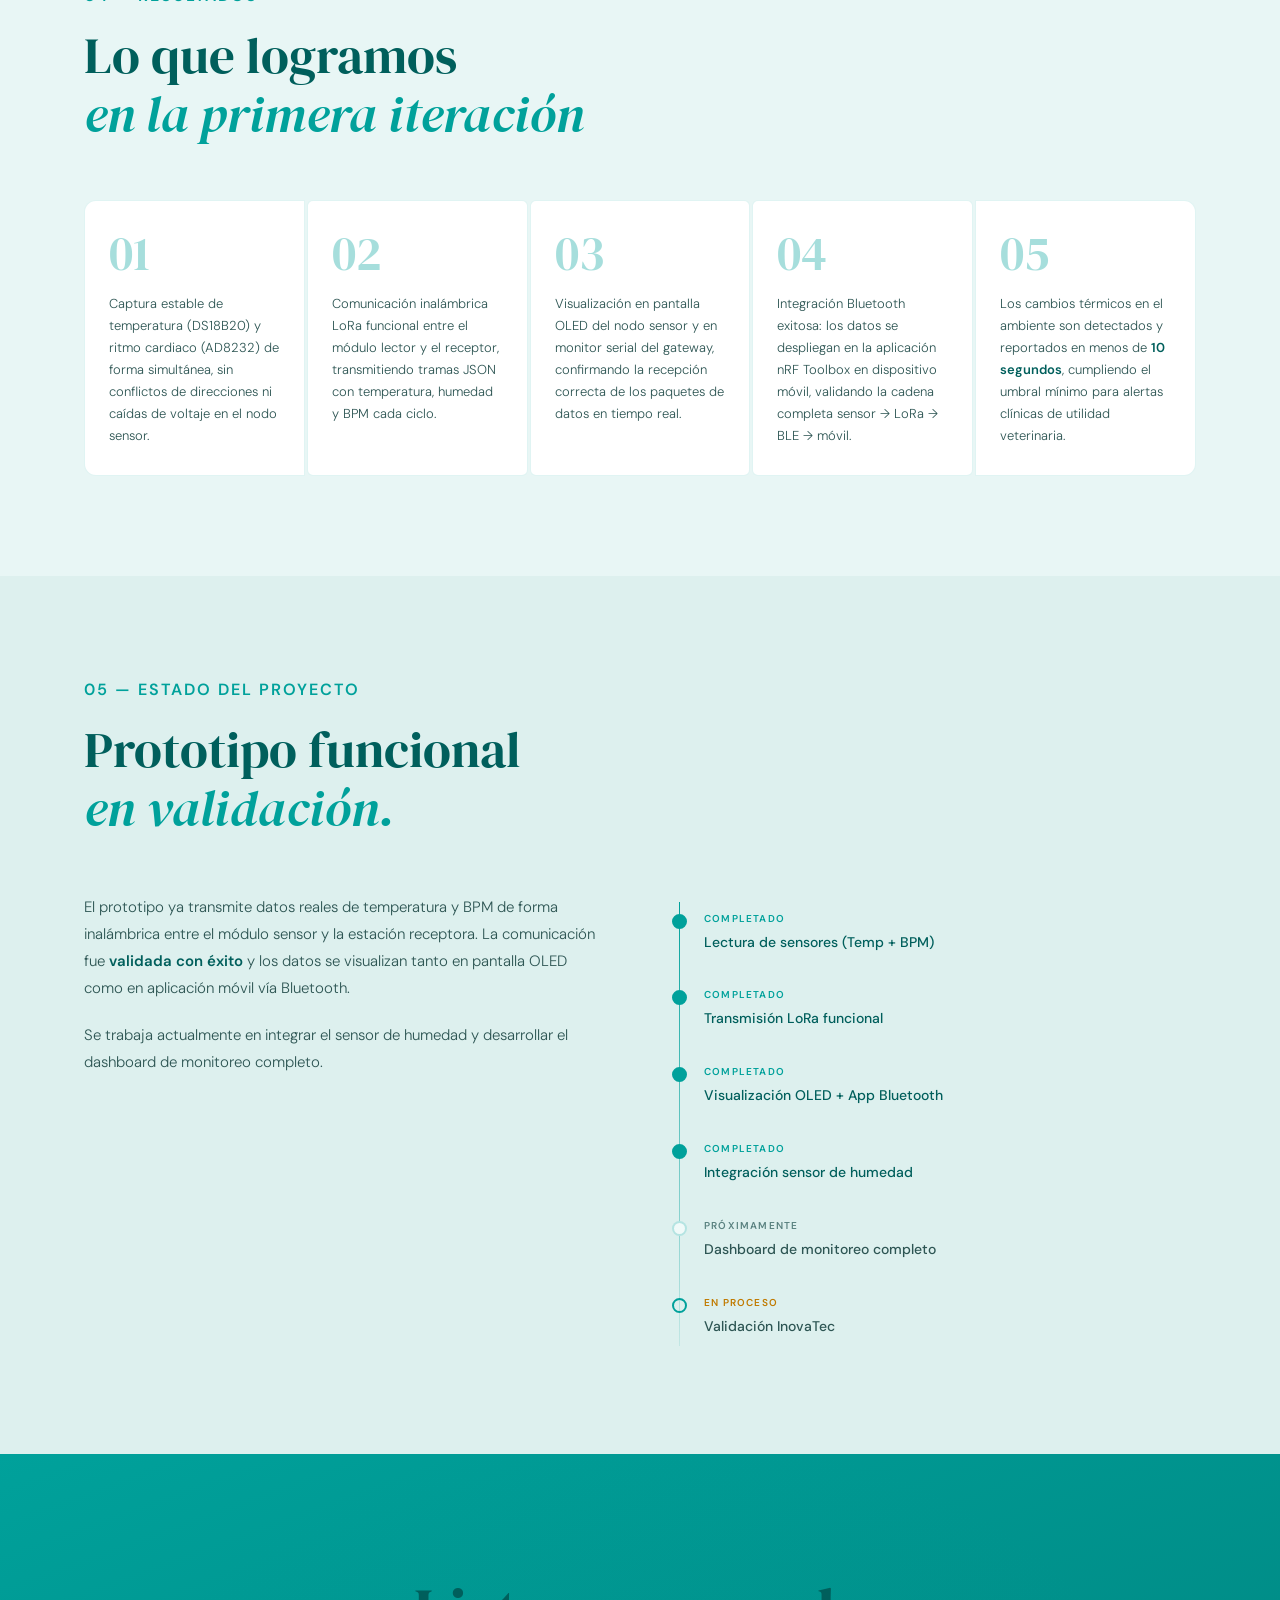
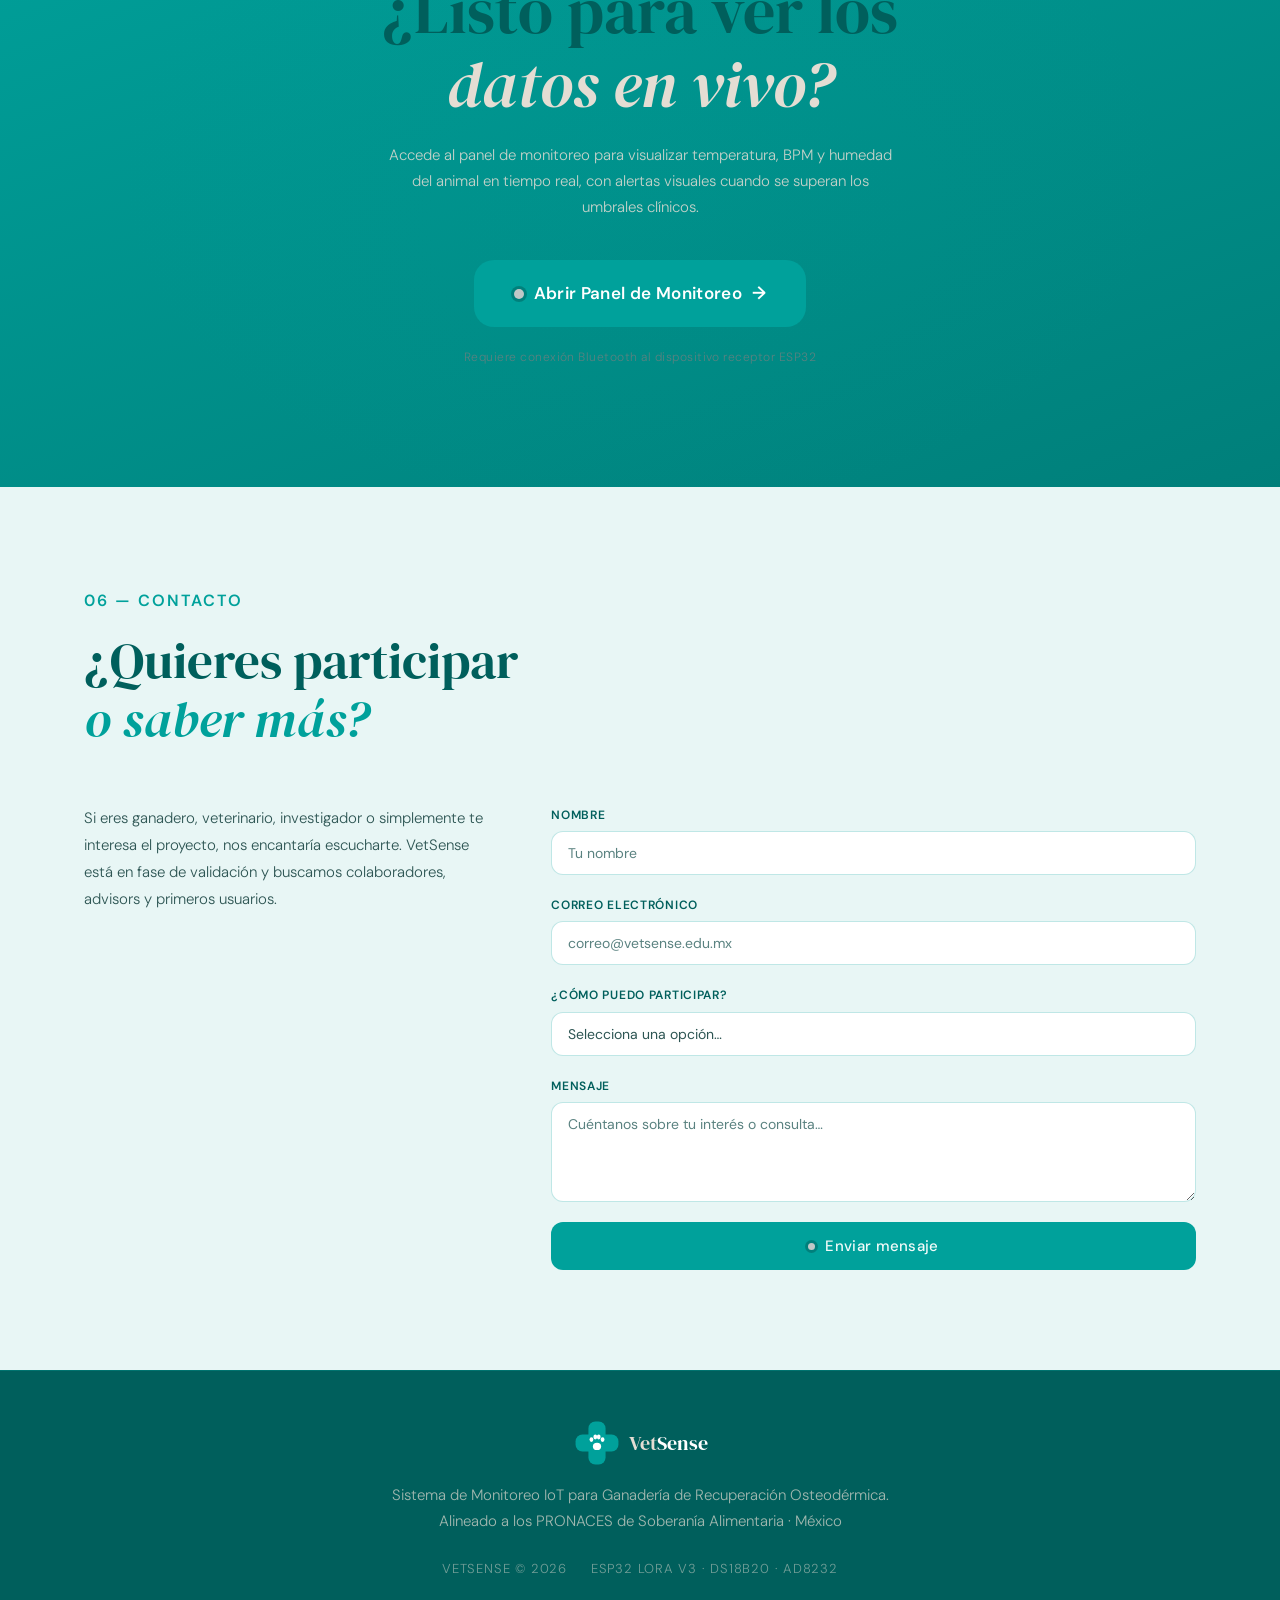
==== commit a23d3ede: "Animaciones en los botones" ====
--- a/index.html
+++ b/index.html
@@ -43,8 +43,8 @@
                 <li><a href="#contacto" class="nav__link">Contacto</a></li>
             </ul>
             <div class="nav__ctas">
-                <a href="./Registro.html" class="btn btn--ghost" aria-label="Crear cuenta">Registro</a>
-                <a href="./Login.html" class="btn btn--primary" aria-label="Iniciar sesión para acceder al monitoreo">
+                <a href="./Registro.html" class="btn btn--ghost btn-outline-animado" aria-label="Crear cuenta">Registro</a>
+                <a href="./Login.html" class="btn btn--primary btn-animado" aria-label="Iniciar sesión para acceder al monitoreo">
                     <span class="btn__dot" aria-hidden="true"></span>
                     Panel de Monitoreo
                 </a>
@@ -67,8 +67,8 @@
         <a href="#tecnologia" class="nav__link">Tecnología</a>
         <a href="#resultados" class="nav__link">Resultados</a>
         <a href="#contacto" class="nav__link">Contacto</a>
-        <a href="./Registro.html" class="btn btn--ghost">Registro</a>
-        <a href="./Login.html" class="btn btn--primary">
+        <a href="./Registro.html" class="btn btn--ghost btn-outline-animado">Registro</a>
+        <a href="./Login.html" class="btn btn--primary btn-animado">
             <span class="btn__dot" aria-hidden="true"></span> Panel de Monitoreo
         </a>
     </div>
@@ -669,7 +669,7 @@
                     Accede al panel de monitoreo para visualizar temperatura, BPM y humedad
                     del animal en tiempo real, con alertas visuales cuando se superan los umbrales clínicos.
                 </p>
-                <a href="./Login.html" class="btn btn--primary btn--xl"
+                <a href="./Login.html" class="btn btn--primary btn--xl btn-animado"
                     aria-label="Iniciar sesión para acceder al monitoreo">
                     <span class="btn__dot btn__dot--lg" aria-hidden="true"></span>
                     Abrir Panel de Monitoreo
@@ -710,7 +710,7 @@
                     <div class="form-group">
                         <label for="contactoEmail" class="form-label">Correo electrónico</label>
                         <input type="email" id="contactoEmail" name="email" class="form-input"
-                            placeholder="tu@correo.com" required autocomplete="email" />
+                            placeholder="correo@vetsense.edu.mx" required autocomplete="email" />
                     </div>
                     <div class="form-group">
                         <label for="contactoOpcion" class="form-label">¿Cómo puedo participar?</label>
--- a/styles.css
+++ b/styles.css
@@ -120,9 +120,9 @@
 
 .section__label {
   font-family: var(--font-body);
-  font-size: 11px;
-  font-weight: 500;
-  letter-spacing: 0.2em;
+  font-size: 0.9rem;
+  font-weight: 600;
+  letter-spacing: 2px;
   text-transform: uppercase;
   color: var(--color-teal);
   margin-bottom: 16px;
@@ -228,8 +228,51 @@
   transition: transform 0.2s ease;
 }
 
-.btn--xl:hover .btn__arrow {
-  transform: translateX(4px);
+.btn-animado {
+  background: var(--color-teal);
+  color: white !important;
+  transition: all 0.3s ease;
+}
+
+.btn-animado:hover {
+  transform: translateY(-2px);
+  filter: brightness(1.1);
+  box-shadow: 0 8px 15px rgba(0, 161, 155, 0.3);
+}
+
+.btn-outline-animado {
+  color: var(--color-teal);
+  transition: all 1000ms;
+  position: relative;
+  overflow: hidden;
+  outline: 2px solid var(--color-teal);
+  border: none;
+  background: transparent;
+  z-index: 1;
+}
+
+.btn-outline-animado:hover {
+  color: #ffffff !important;
+  transform: scale(1.1);
+  outline: 2px solid var(--color-teal-dim);
+  box-shadow: 4px 5px 17px -4px rgba(0, 161, 155, 0.5);
+}
+
+.btn-outline-animado::before {
+  content: "";
+  position: absolute;
+  left: -50px;
+  top: 0;
+  width: 0;
+  height: 100%;
+  background-color: var(--color-teal);
+  transform: skewX(45deg);
+  z-index: -1;
+  transition: width 1000ms;
+}
+
+.btn-outline-animado:hover::before {
+  width: 250%;
 }
 
 @keyframes pulse-dot {
@@ -760,7 +803,7 @@
   border-radius: 0 var(--radius-sm) var(--radius-sm) 0;
   font-style: italic;
   font-size: 14px;
-  color: var(--color-cream-dim);
+  color: var(--color-teal-dark);
   margin-top: 28px;
 }
 
@@ -800,7 +843,7 @@
 }
 
 .problem-card__title {
-  font-size: 13px;
+  font-size: 15px;
   font-weight: 600;
   color: var(--color-teal-dark);
   margin-bottom: 8px;
@@ -808,7 +851,7 @@
 }
 
 .problem-card__desc {
-  font-size: 12px;
+  font-size: 14px;
   line-height: 1.65;
   color: var(--color-text-dim);
 }
@@ -1017,7 +1060,7 @@
 
 .tech-card__name {
   font-family: var(--font-display);
-  font-size: 22px;
+  font-size: 25px;
   font-weight: 400;
   color: var(--color-teal-dark);
   line-height: 1.2;
@@ -1030,7 +1073,7 @@
 }
 
 .tech-card__desc {
-  font-size: 12px;
+  font-size: 14px;
   line-height: 1.65;
   color: var(--color-text);
   flex: 1;
@@ -1273,7 +1316,7 @@
 }
 
 .footer__desc {
-  font-size: 13px;
+  font-size: 15px;
   color: rgba(228, 221, 211, 0.7);
   line-height: 1.7;
 }
@@ -1281,7 +1324,7 @@
 .footer__meta {
   display: flex;
   gap: 24px;
-  font-size: 11px;
+  font-size: 13px;
   color: rgba(228, 221, 211, 0.5);
   letter-spacing: 0.06em;
   text-transform: uppercase;
@@ -1515,14 +1558,14 @@
 }
 
 .whatis-card__title {
-  font-size: 13px;
+  font-size: 15px;
   font-weight: 600;
   color: var(--color-teal-dark);
   margin-bottom: 4px;
 }
 
 .whatis-card__desc {
-  font-size: 12px;
+  font-size: 14px;
   line-height: 1.65;
   color: var(--color-text-dim);
 }
@@ -1556,14 +1599,14 @@
 
 .audience-card__title {
   font-family: var(--font-display);
-  font-size: 20px;
+  font-size: 23px;
   font-weight: 400;
   color: var(--color-teal-dark);
   margin-bottom: 12px;
 }
 
 .audience-card__desc {
-  font-size: 13px;
+  font-size: 15px;
   line-height: 1.75;
   color: var(--color-text);
   margin-bottom: 20px;
@@ -1577,11 +1620,11 @@
 }
 
 .audience-card__list li {
-  font-size: 12px;
+  font-size: 14px;
   color: var(--color-text-dim);
   padding-left: 16px;
   position: relative;
-  line-height: 1.5;
+  line-height: 1.6;
 }
 
 .audience-card__list li::before {
@@ -1623,14 +1666,14 @@
 }
 
 .diff-item__title {
-  font-size: 14px;
+  font-size: 16px;
   font-weight: 600;
   color: var(--color-teal-dark);
   margin-bottom: 8px;
 }
 
 .diff-item__desc {
-  font-size: 12px;
+  font-size: 14px;
   line-height: 1.65;
   color: var(--color-text-dim);
 }
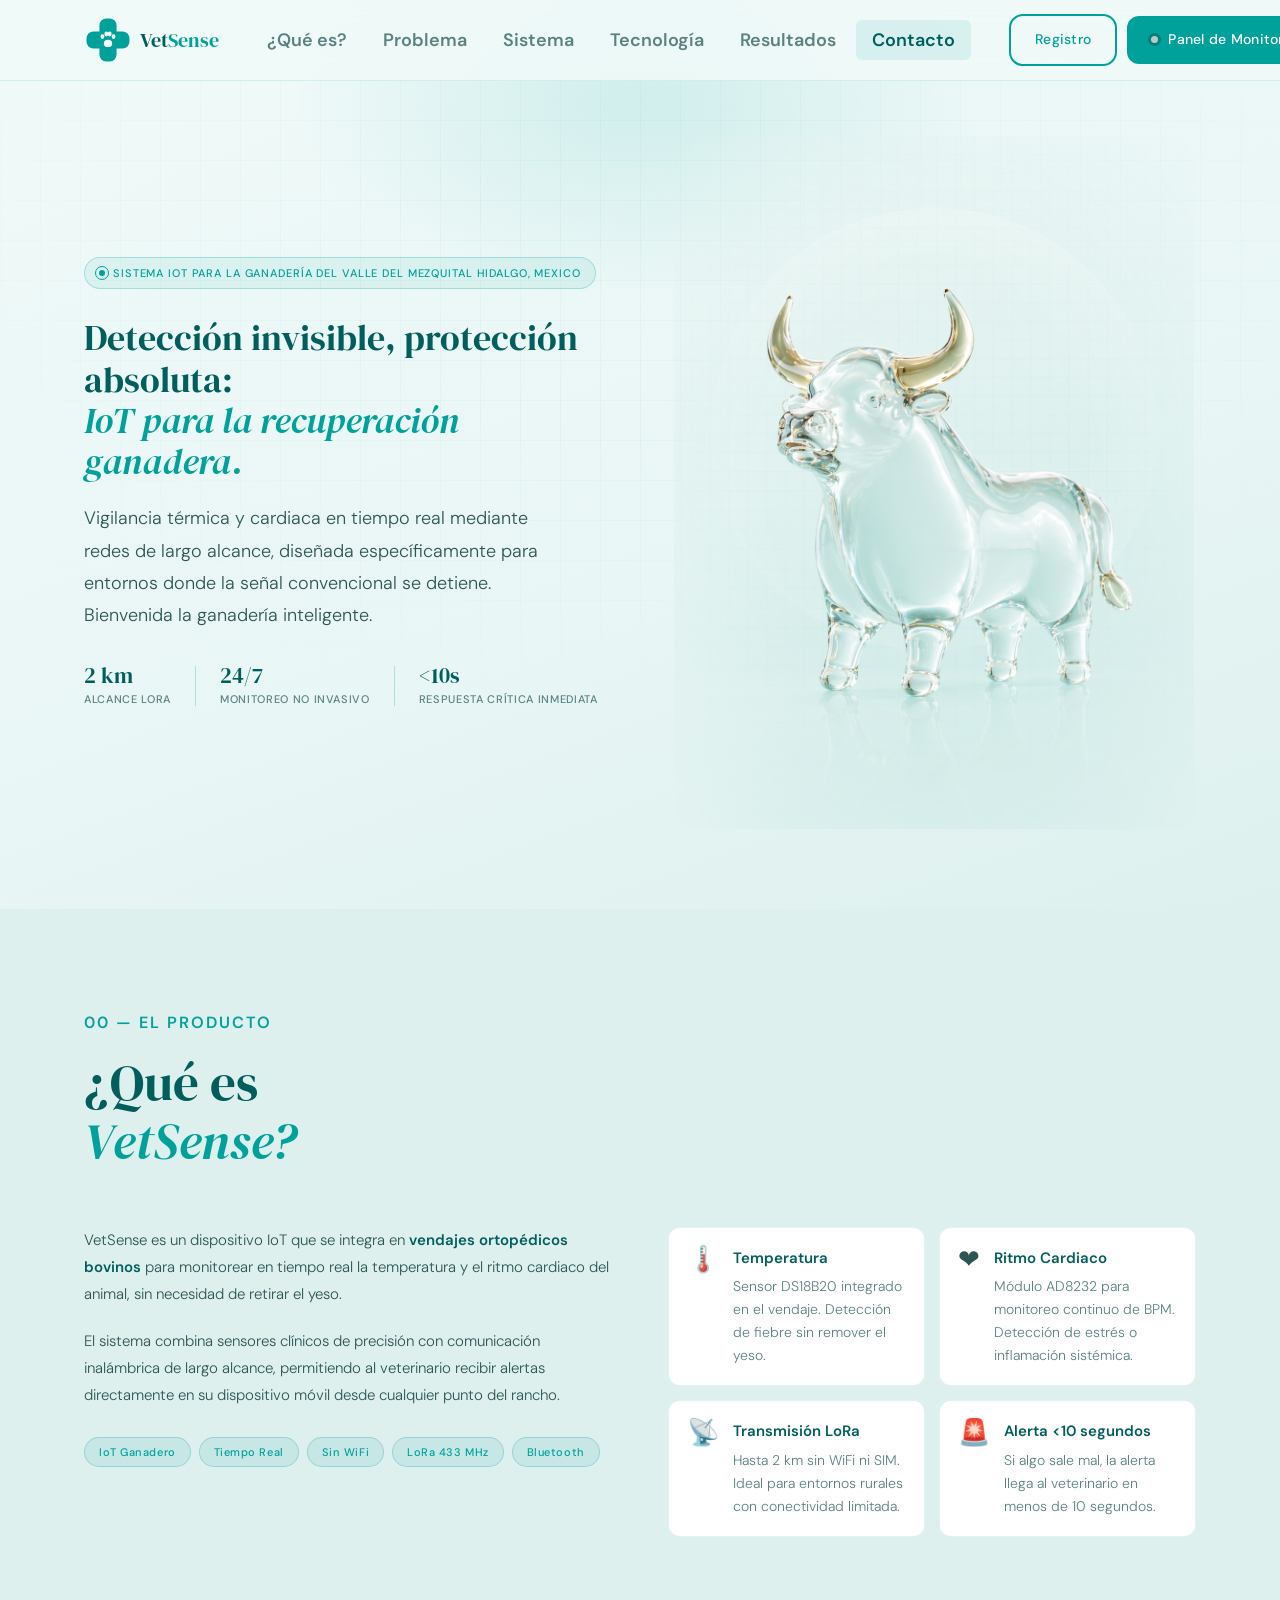
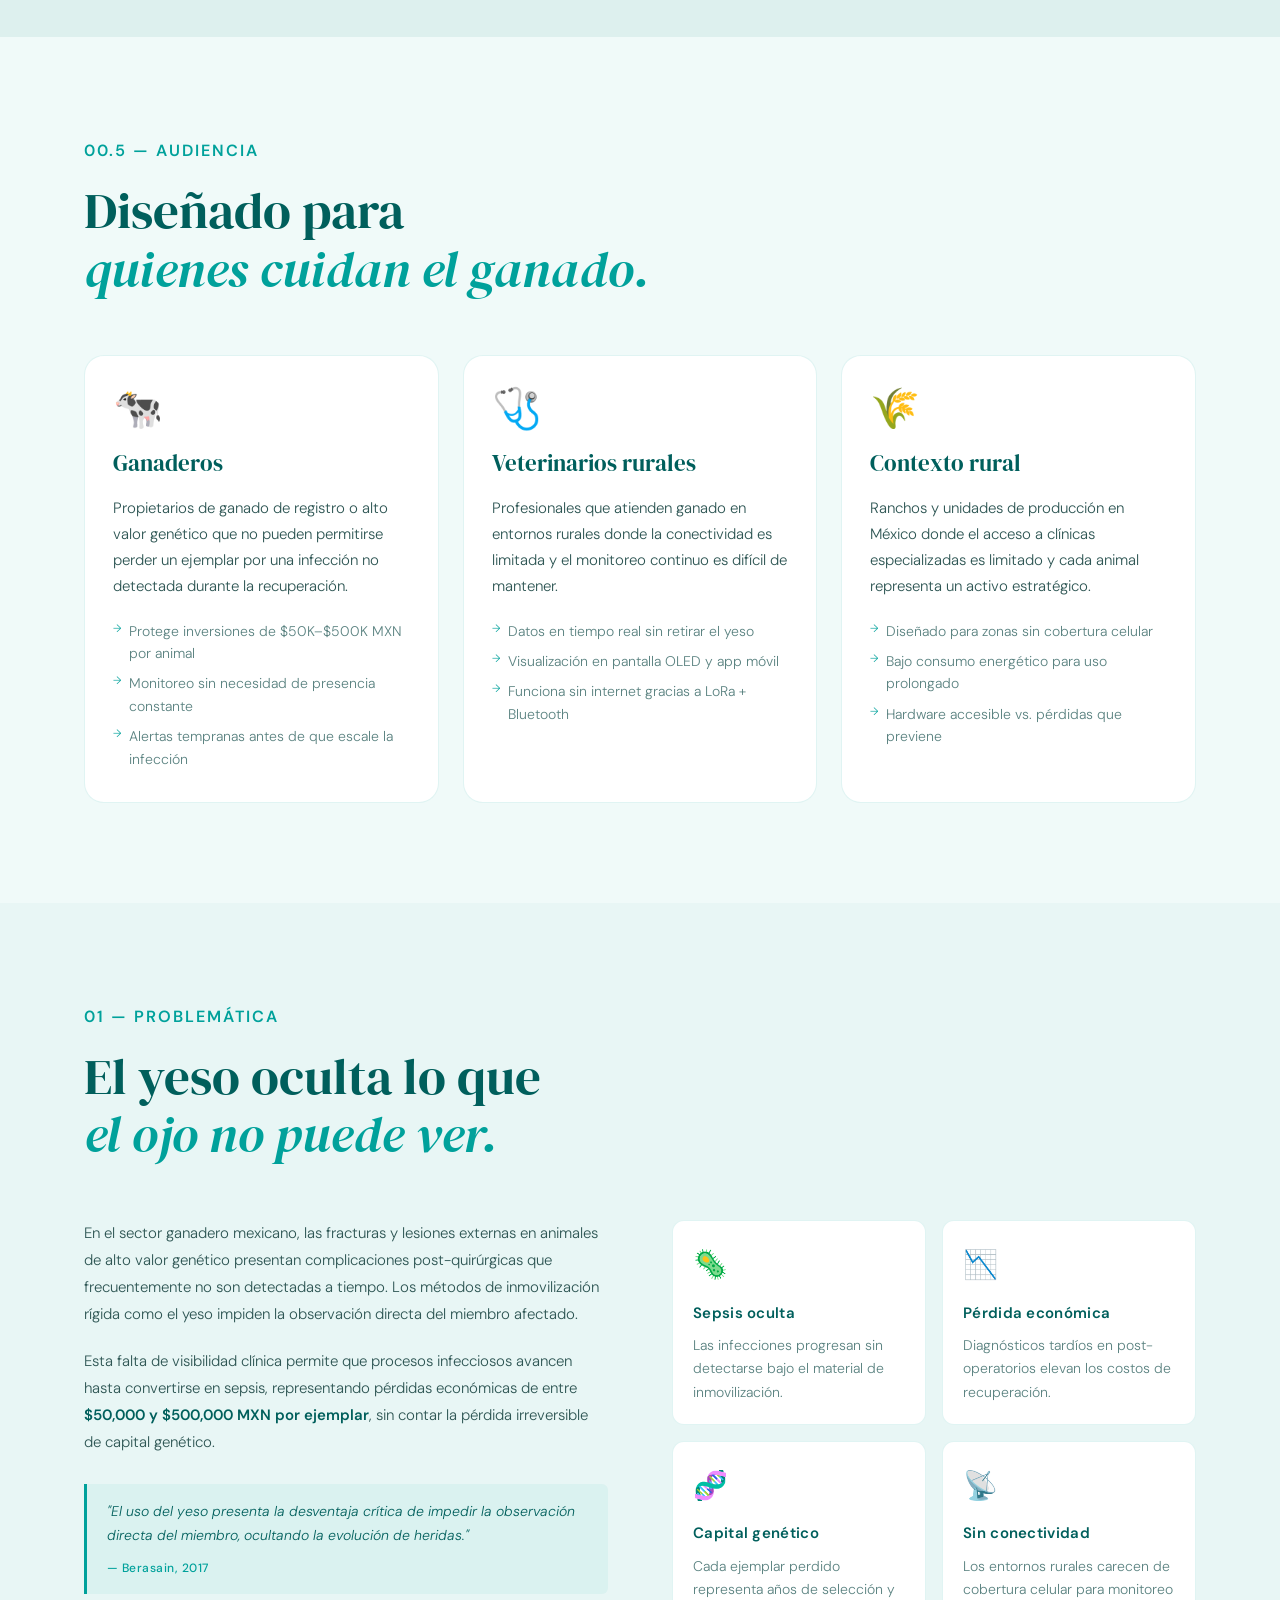
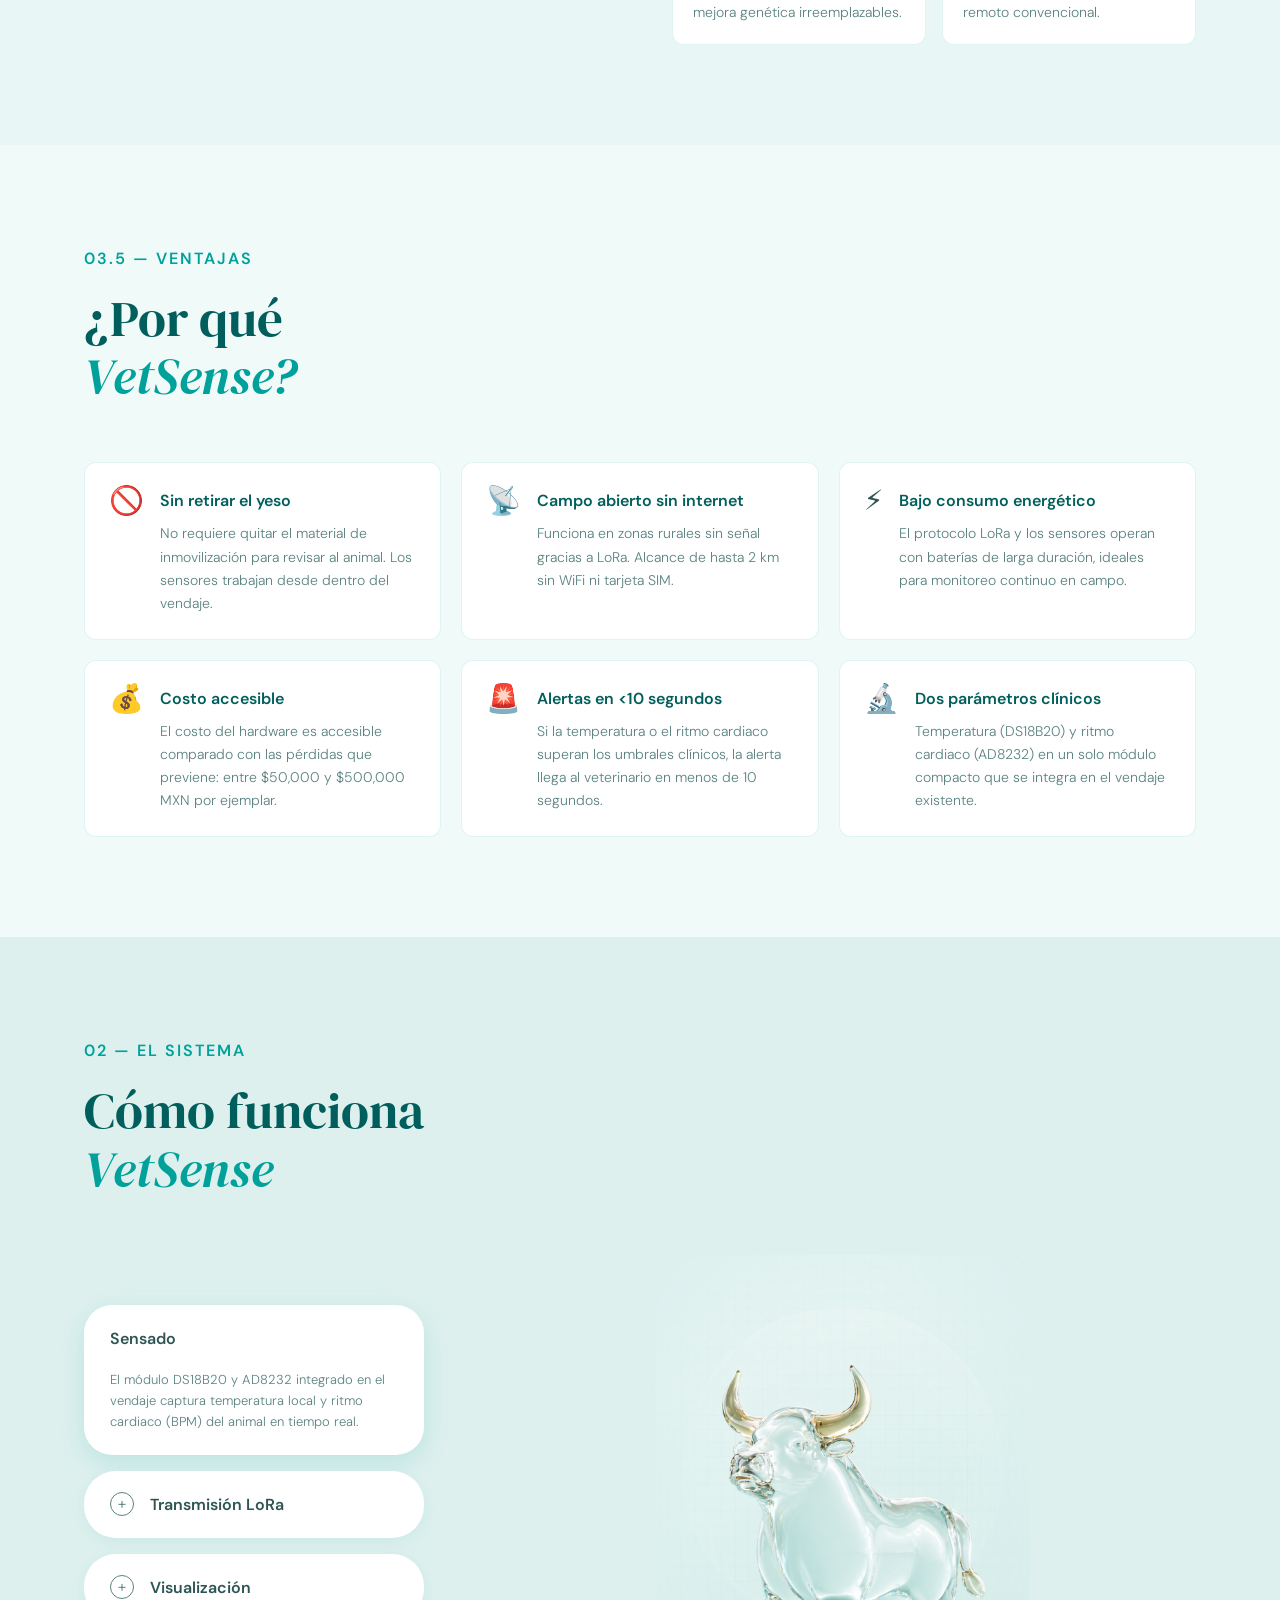
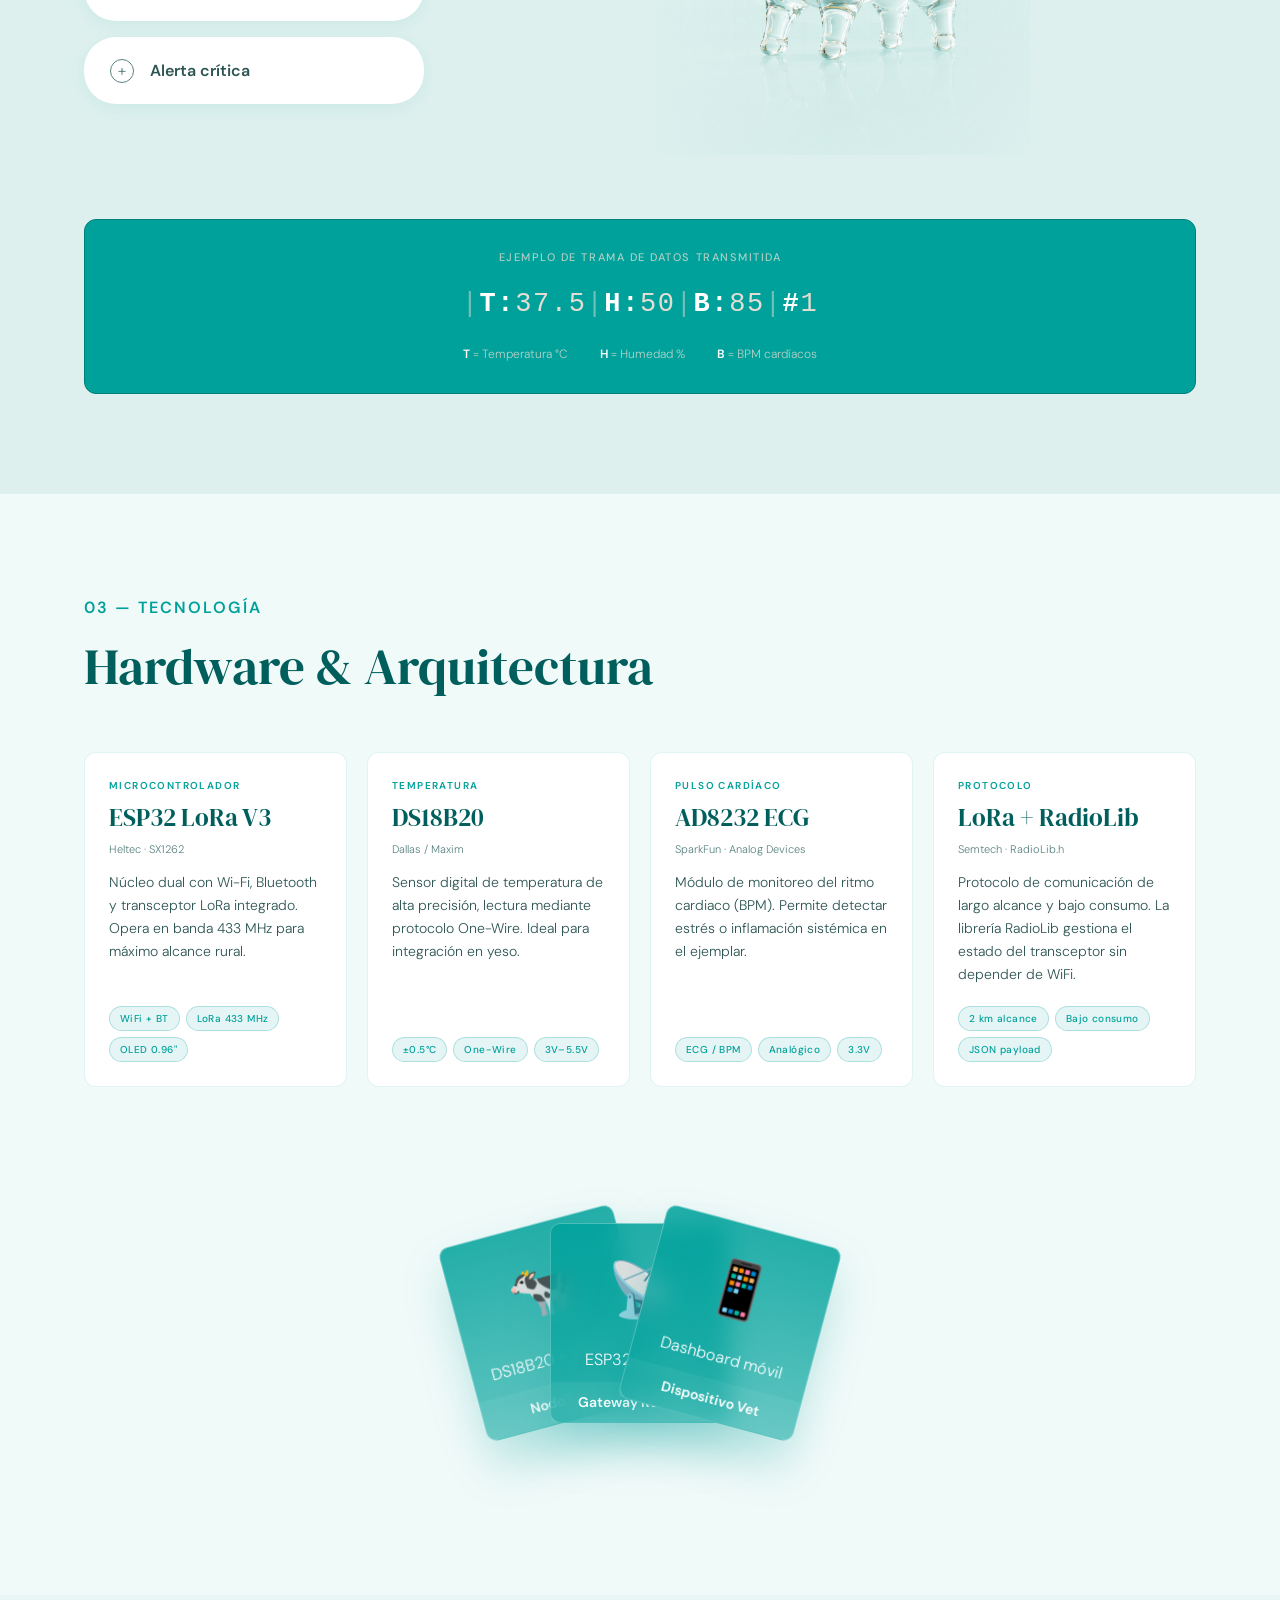
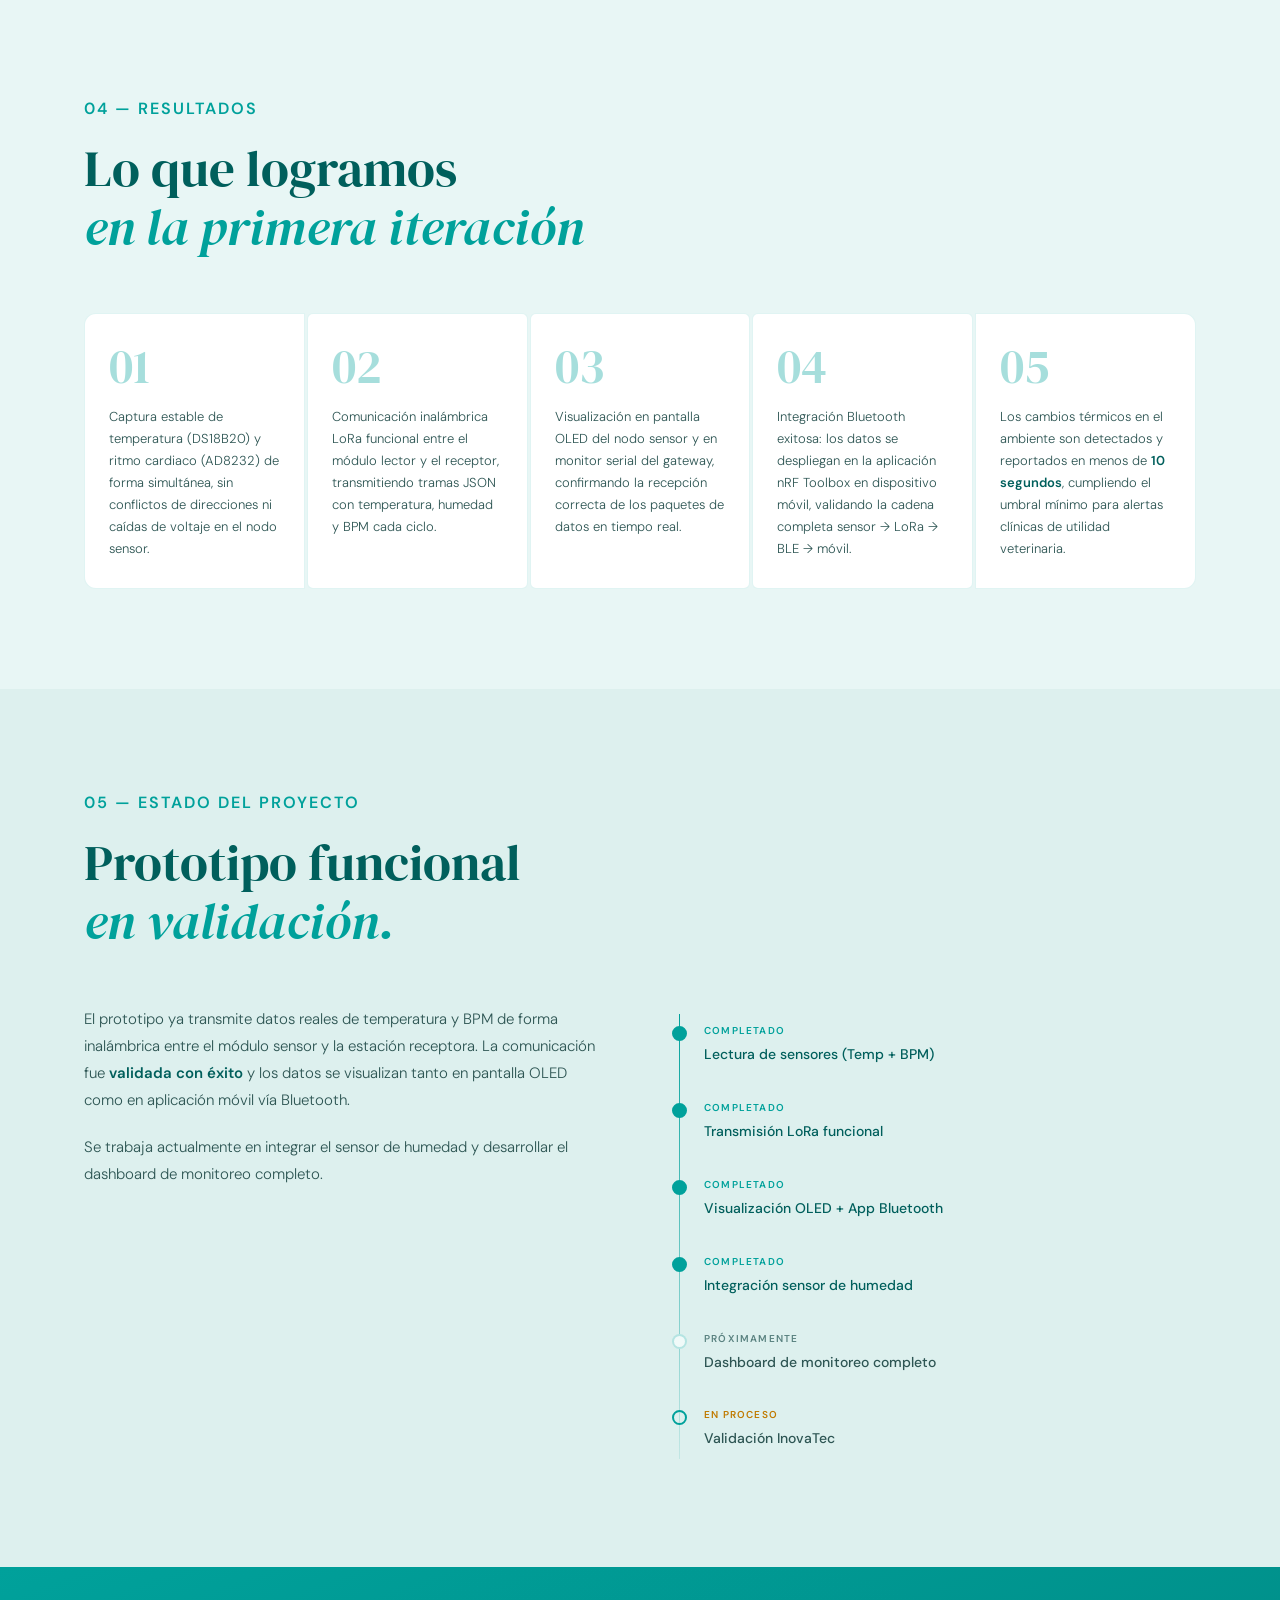
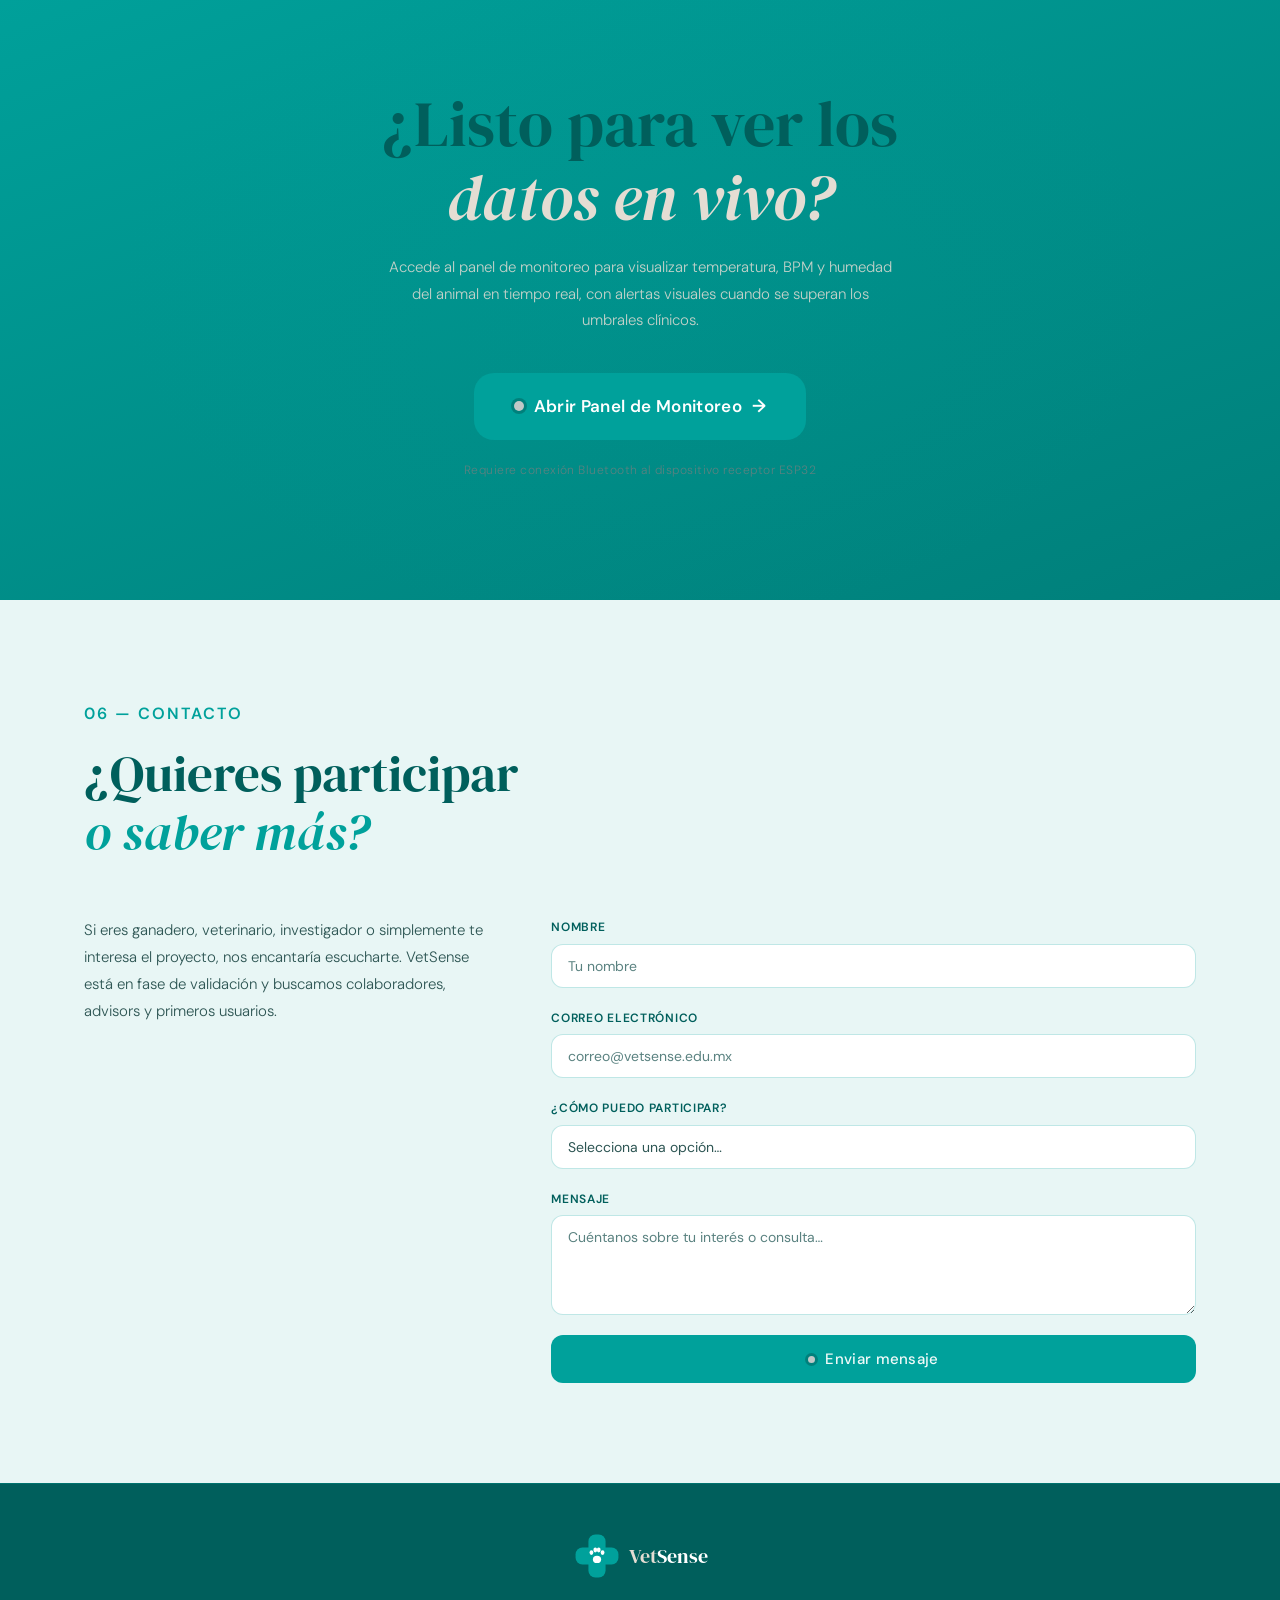
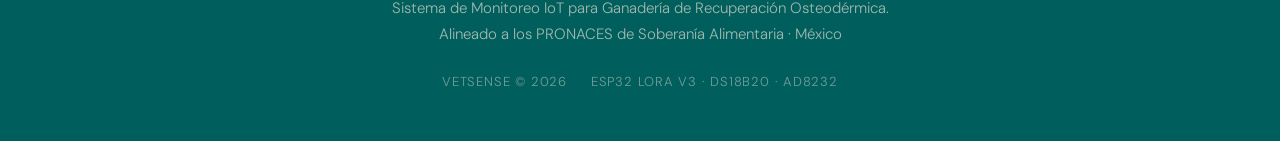
==== commit d686559e: "Animaciones bien" ====
--- a/index.html
+++ b/index.html
@@ -43,8 +43,8 @@
                 <li><a href="#contacto" class="nav__link">Contacto</a></li>
             </ul>
             <div class="nav__ctas">
-                <a href="./Registro.html" class="btn btn--ghost btn-outline-animado" aria-label="Crear cuenta">Registro</a>
-                <a href="./Login.html" class="btn btn--primary btn-animado" aria-label="Iniciar sesión para acceder al monitoreo">
+                <a href="./Registro.html" class="btn btn--ghost btn-secundario" aria-label="Crear cuenta">Registro</a>
+                <a href="./Login.html" class="btn btn--primary btn-principal" aria-label="Iniciar sesión para acceder al monitoreo">
                     <span class="btn__dot" aria-hidden="true"></span>
                     Panel de Monitoreo
                 </a>
@@ -67,8 +67,8 @@
         <a href="#tecnologia" class="nav__link">Tecnología</a>
         <a href="#resultados" class="nav__link">Resultados</a>
         <a href="#contacto" class="nav__link">Contacto</a>
-        <a href="./Registro.html" class="btn btn--ghost btn-outline-animado">Registro</a>
-        <a href="./Login.html" class="btn btn--primary btn-animado">
+        <a href="./Registro.html" class="btn btn--ghost btn-secundario">Registro</a>
+        <a href="./Login.html" class="btn btn--primary btn-principal">
             <span class="btn__dot" aria-hidden="true"></span> Panel de Monitoreo
         </a>
     </div>
@@ -517,29 +517,20 @@
                     </div>
                 </div>
 
-                <div class="arch-diagram" role="figure" aria-label="Diagrama de arquitectura del sistema">
-                    <div class="arch__node arch__node--sensor">
-                        <span aria-hidden="true">🐄</span>
-                        <span>Nodo Sensor</span>
-                        <small>DS18B20 + AD8232</small>
-                    </div>
-                    <div class="arch__line" aria-hidden="true">
-                        <span class="arch__label">LoRa 433 MHz</span>
-                        <div class="arch__arrow"></div>
-                    </div>
-                    <div class="arch__node arch__node--gateway">
-                        <span aria-hidden="true">📡</span>
-                        <span>Gateway Receptor</span>
-                        <small>ESP32 LoRa V3</small>
-                    </div>
-                    <div class="arch__line" aria-hidden="true">
-                        <span class="arch__label">Bluetooth</span>
-                        <div class="arch__arrow"></div>
-                    </div>
-                    <div class="arch__node arch__node--device">
-                        <span aria-hidden="true">📱</span>
-                        <span>Dispositivo Vet</span>
-                        <small>Dashboard móvil</small>
+                <div class="seccion-arquitectura">
+                    <div class="container">
+                        <div class="glass" style="--r: -15;" data-text="Nodo Sensor">
+                            <span class="emoji">🐄</span>
+                            <p>DS18B20 + AD8232</p>
+                        </div>
+                        <div class="glass" style="--r: 0;" data-text="Gateway Receptor">
+                            <span class="emoji">📡</span>
+                            <p>ESP32 LoRa V3</p>
+                        </div>
+                        <div class="glass" style="--r: 15;" data-text="Dispositivo Vet">
+                            <span class="emoji">📱</span>
+                            <p>Dashboard móvil</p>
+                        </div>
                     </div>
                 </div>
             </div>
@@ -669,7 +660,7 @@
                     Accede al panel de monitoreo para visualizar temperatura, BPM y humedad
                     del animal en tiempo real, con alertas visuales cuando se superan los umbrales clínicos.
                 </p>
-                <a href="./Login.html" class="btn btn--primary btn--xl btn-animado"
+                <a href="./Login.html" class="btn btn--primary btn--xl btn-principal"
                     aria-label="Iniciar sesión para acceder al monitoreo">
                     <span class="btn__dot btn__dot--lg" aria-hidden="true"></span>
                     Abrir Panel de Monitoreo
--- a/styles.css
+++ b/styles.css
@@ -228,21 +228,41 @@
   transition: transform 0.2s ease;
 }
 
-.btn-animado {
+.btn-principal {
   background: var(--color-teal);
   color: white !important;
+  position: relative;
+  z-index: 1;
+  overflow: hidden;
   transition: all 0.3s ease;
 }
 
-.btn-animado:hover {
+.btn-principal::after {
+  content: "";
+  background: #ffffff;
+  position: absolute;
+  z-index: -1;
+  left: -20%;
+  right: -20%;
+  top: 0;
+  bottom: 0;
+  transform: skewX(-45deg) scale(0, 1);
+  transition: all 0.4s ease;
+}
+
+.btn-principal:hover {
   transform: translateY(-2px);
-  filter: brightness(1.1);
   box-shadow: 0 8px 15px rgba(0, 161, 155, 0.3);
-}
-
-.btn-outline-animado {
-  color: var(--color-teal);
-  transition: all 1000ms;
+  color: var(--color-teal) !important;
+}
+
+.btn-principal:hover::after {
+  transform: skewX(-45deg) scale(1, 1);
+}
+
+.btn-secundario {
+  color: var(--color-teal) !important;
+  transition: all 0.4s ease;
   position: relative;
   overflow: hidden;
   outline: 2px solid var(--color-teal);
@@ -251,14 +271,14 @@
   z-index: 1;
 }
 
-.btn-outline-animado:hover {
+.btn-secundario:hover {
   color: #ffffff !important;
-  transform: scale(1.1);
+  transform: scale(1.05);
   outline: 2px solid var(--color-teal-dim);
   box-shadow: 4px 5px 17px -4px rgba(0, 161, 155, 0.5);
 }
 
-.btn-outline-animado::before {
+.btn-secundario::before {
   content: "";
   position: absolute;
   left: -50px;
@@ -268,10 +288,10 @@
   background-color: var(--color-teal);
   transform: skewX(45deg);
   z-index: -1;
-  transition: width 1000ms;
-}
-
-.btn-outline-animado:hover::before {
+  transition: width 0.4s ease;
+}
+
+.btn-secundario:hover::before {
   width: 250%;
 }
 
@@ -2810,4 +2830,120 @@
     margin: 16px;
     padding: 36px 24px;
   }
+}
+
+
+.nodo-animado {
+  position: relative;
+  background-color: var(--color-teal);
+  border-radius: 8px;
+  cursor: pointer;
+  color: white;
+  z-index: 1;
+}
+
+.nodo-animado>* {
+  position: relative;
+  z-index: 2;
+}
+
+.nodo-animado::before {
+  content: '';
+  position: absolute;
+  inset: -4px;
+  margin: auto;
+  border-radius: 10px;
+  background: linear-gradient(-45deg, var(--color-teal) 0%, #ffffff 50%, #00bdb6 100%);
+  z-index: -10;
+  pointer-events: none;
+  transition: all 0.6s cubic-bezier(0.175, 0.885, 0.32, 1.275);
+}
+
+.nodo-animado::after {
+  content: "";
+  position: absolute;
+  inset: -4px;
+  background: linear-gradient(-45deg, var(--color-teal) 0%, #ffffff 50%, #00bdb6 100%);
+  z-index: -11;
+  filter: blur(20px);
+  transition: all 0.6s ease;
+}
+
+.nodo-animado:hover::after {
+  filter: blur(30px);
+}
+
+.nodo-animado:hover::before {
+  transform: rotate(-90deg);
+}
+
+/* -- GLASSMORPHISM ARCHITECTURE ---------------------------------------- */
+.seccion-arquitectura {
+  background-color: transparent;
+  padding: 4rem 0;
+  display: flex;
+  justify-content: center;
+  align-items: center;
+  border-radius: var(--radius-lg);
+  margin-top: 40px;
+}
+
+.seccion-arquitectura .container {
+  position: relative;
+  display: flex;
+  justify-content: center;
+  align-items: center;
+}
+
+.seccion-arquitectura .container .glass {
+  position: relative;
+  width: 180px;
+  height: 200px;
+  background: linear-gradient(rgba(0, 161, 155, 0.85), rgba(0, 161, 155, 0.6));
+  border: 1px solid rgba(255, 255, 255, 0.25);
+  box-shadow: 0 25px 45px rgba(0, 161, 155, 0.25);
+  display: flex;
+  flex-direction: column;
+  justify-content: center;
+  align-items: center;
+  gap: 10px;
+  transition: 0.5s;
+  border-radius: 10px;
+  margin: 0 -45px;
+  backdrop-filter: blur(12px);
+  transform: rotate(calc(var(--r) * 1deg));
+  padding-bottom: 30px;
+  color: #ffffff;
+}
+
+.seccion-arquitectura .container:hover .glass {
+  transform: rotate(0deg);
+  margin: 0 10px;
+}
+
+.seccion-arquitectura .container .glass::before {
+  content: attr(data-text);
+  position: absolute;
+  bottom: 0;
+  width: 100%;
+  height: 40px;
+  background: rgba(255, 255, 255, 0.05);
+  display: flex;
+  justify-content: center;
+  align-items: center;
+  color: #fff;
+  font-weight: 600;
+  font-size: 14px;
+}
+
+.seccion-arquitectura .container .glass span.emoji {
+  font-size: 3rem;
+}
+
+.seccion-arquitectura .container .glass p {
+  color: #fff;
+  text-align: center;
+  font-size: 0.9rem;
+  margin: 0;
+  padding: 0 10px;
 }
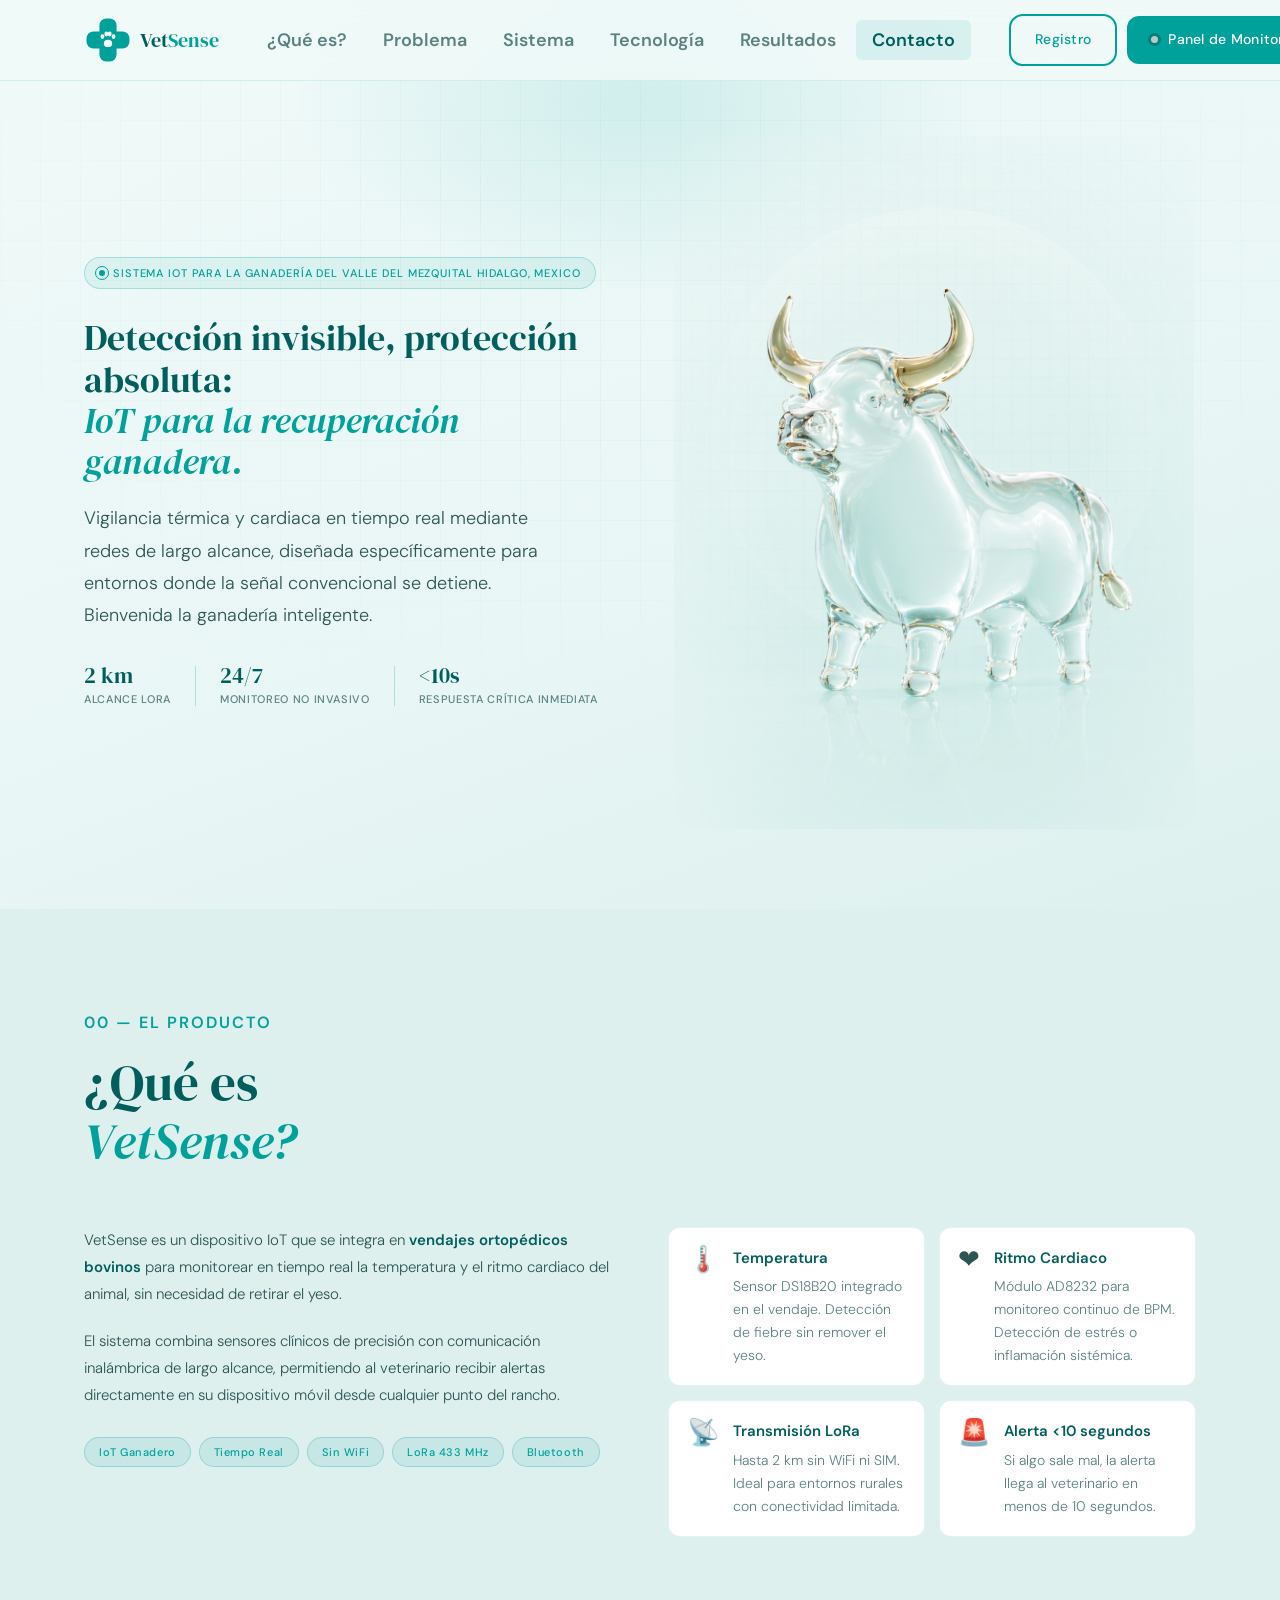
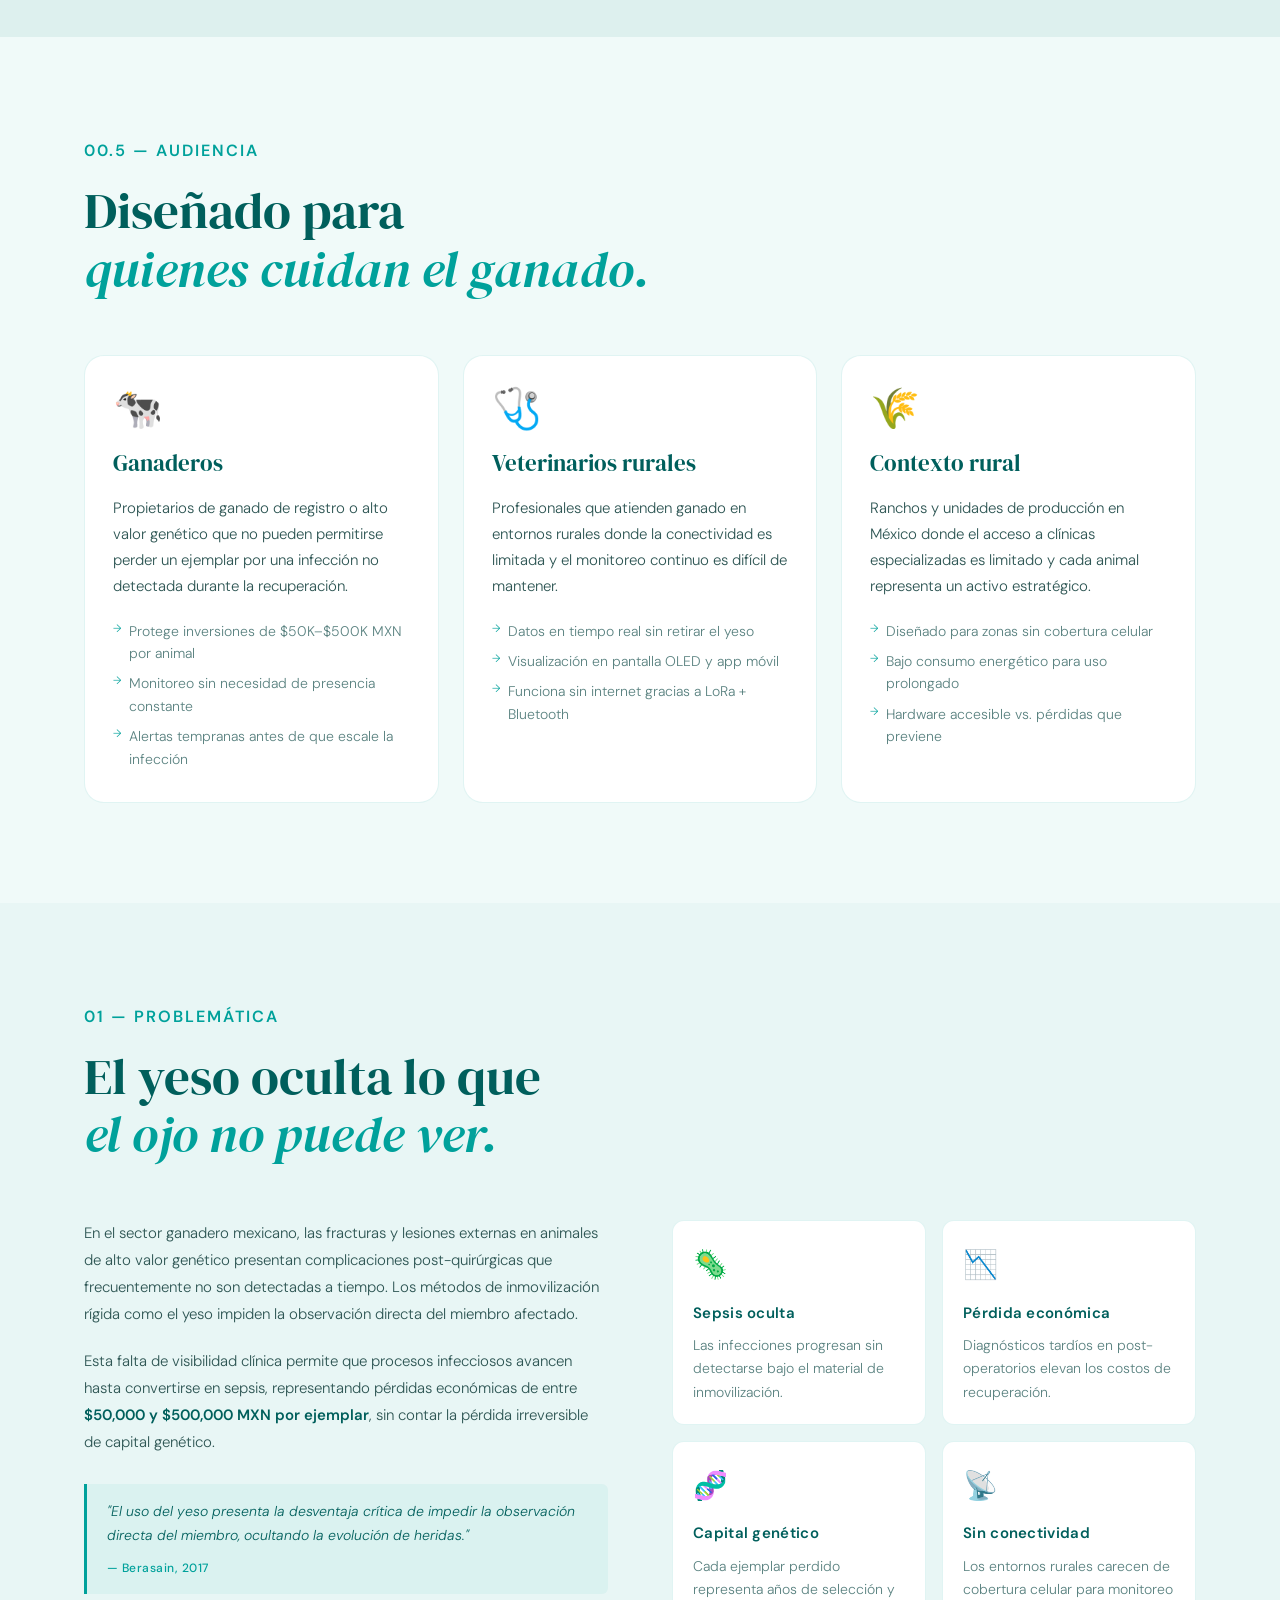
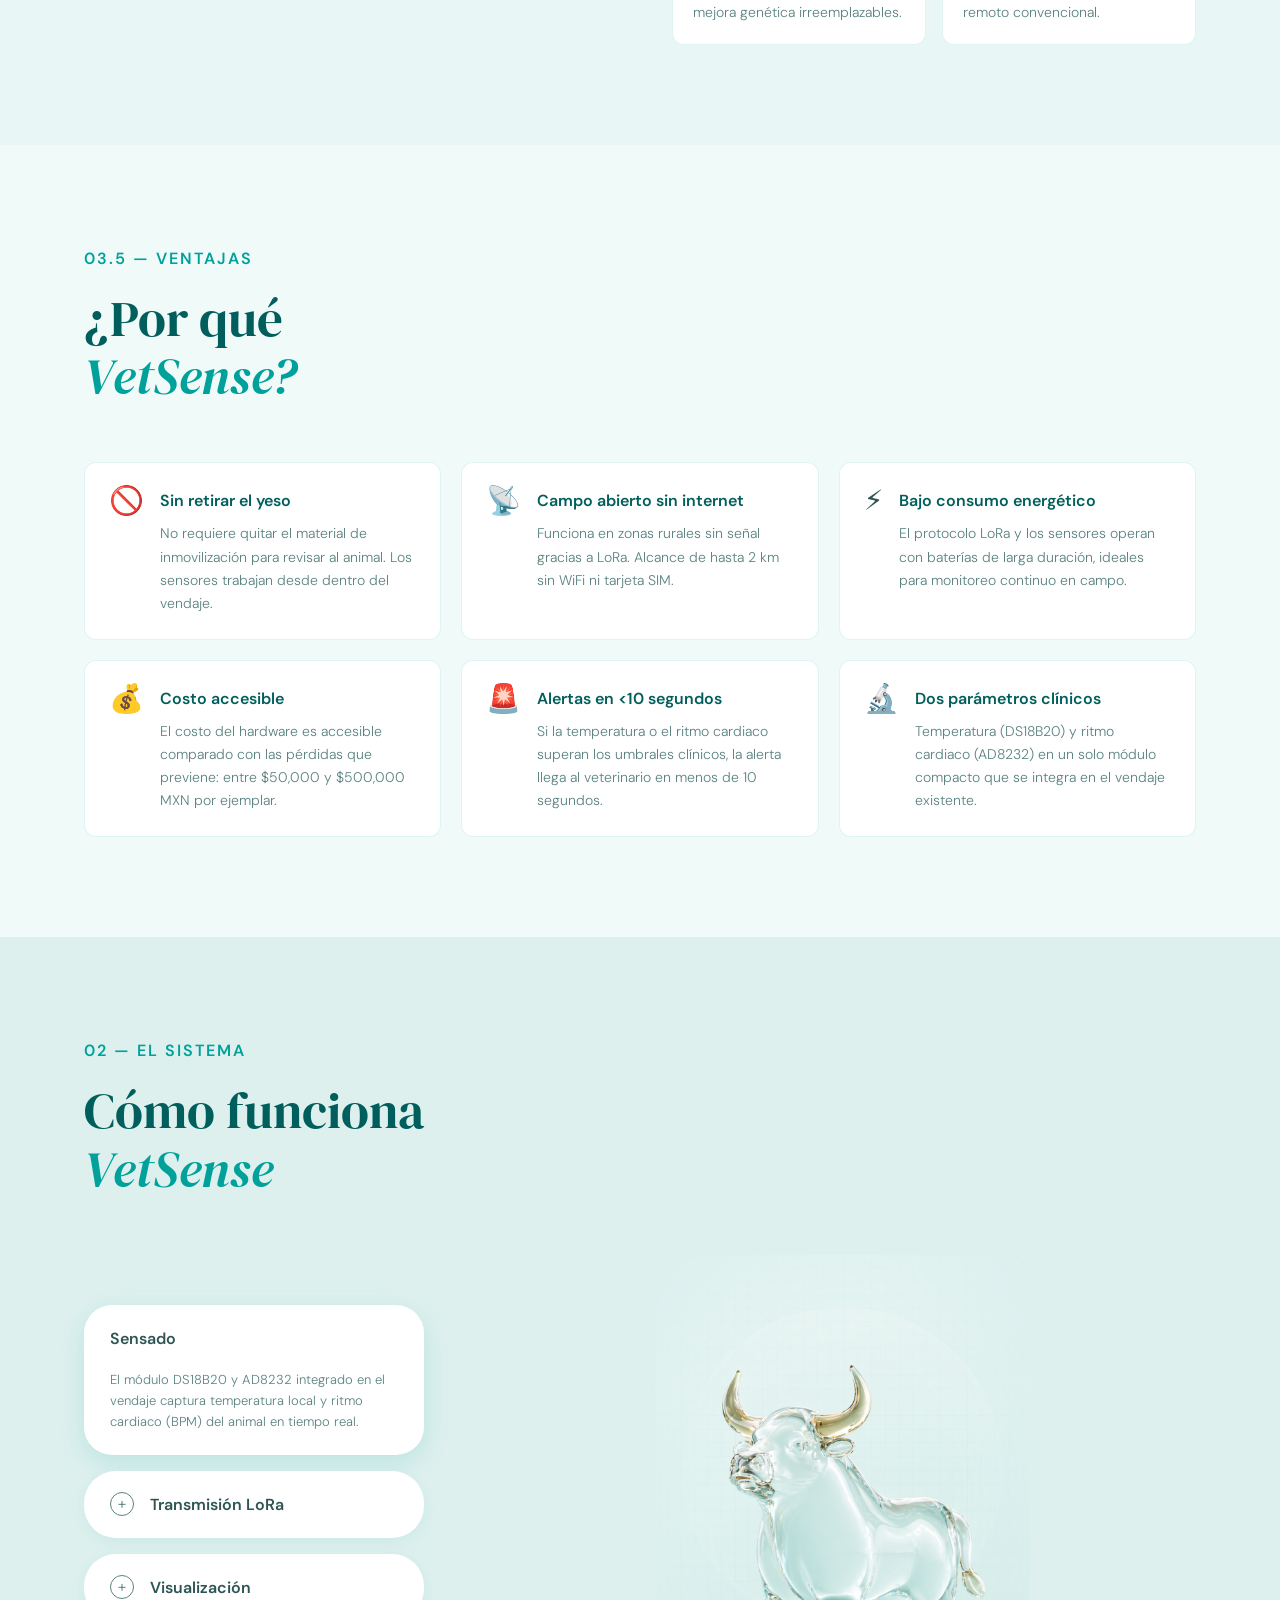
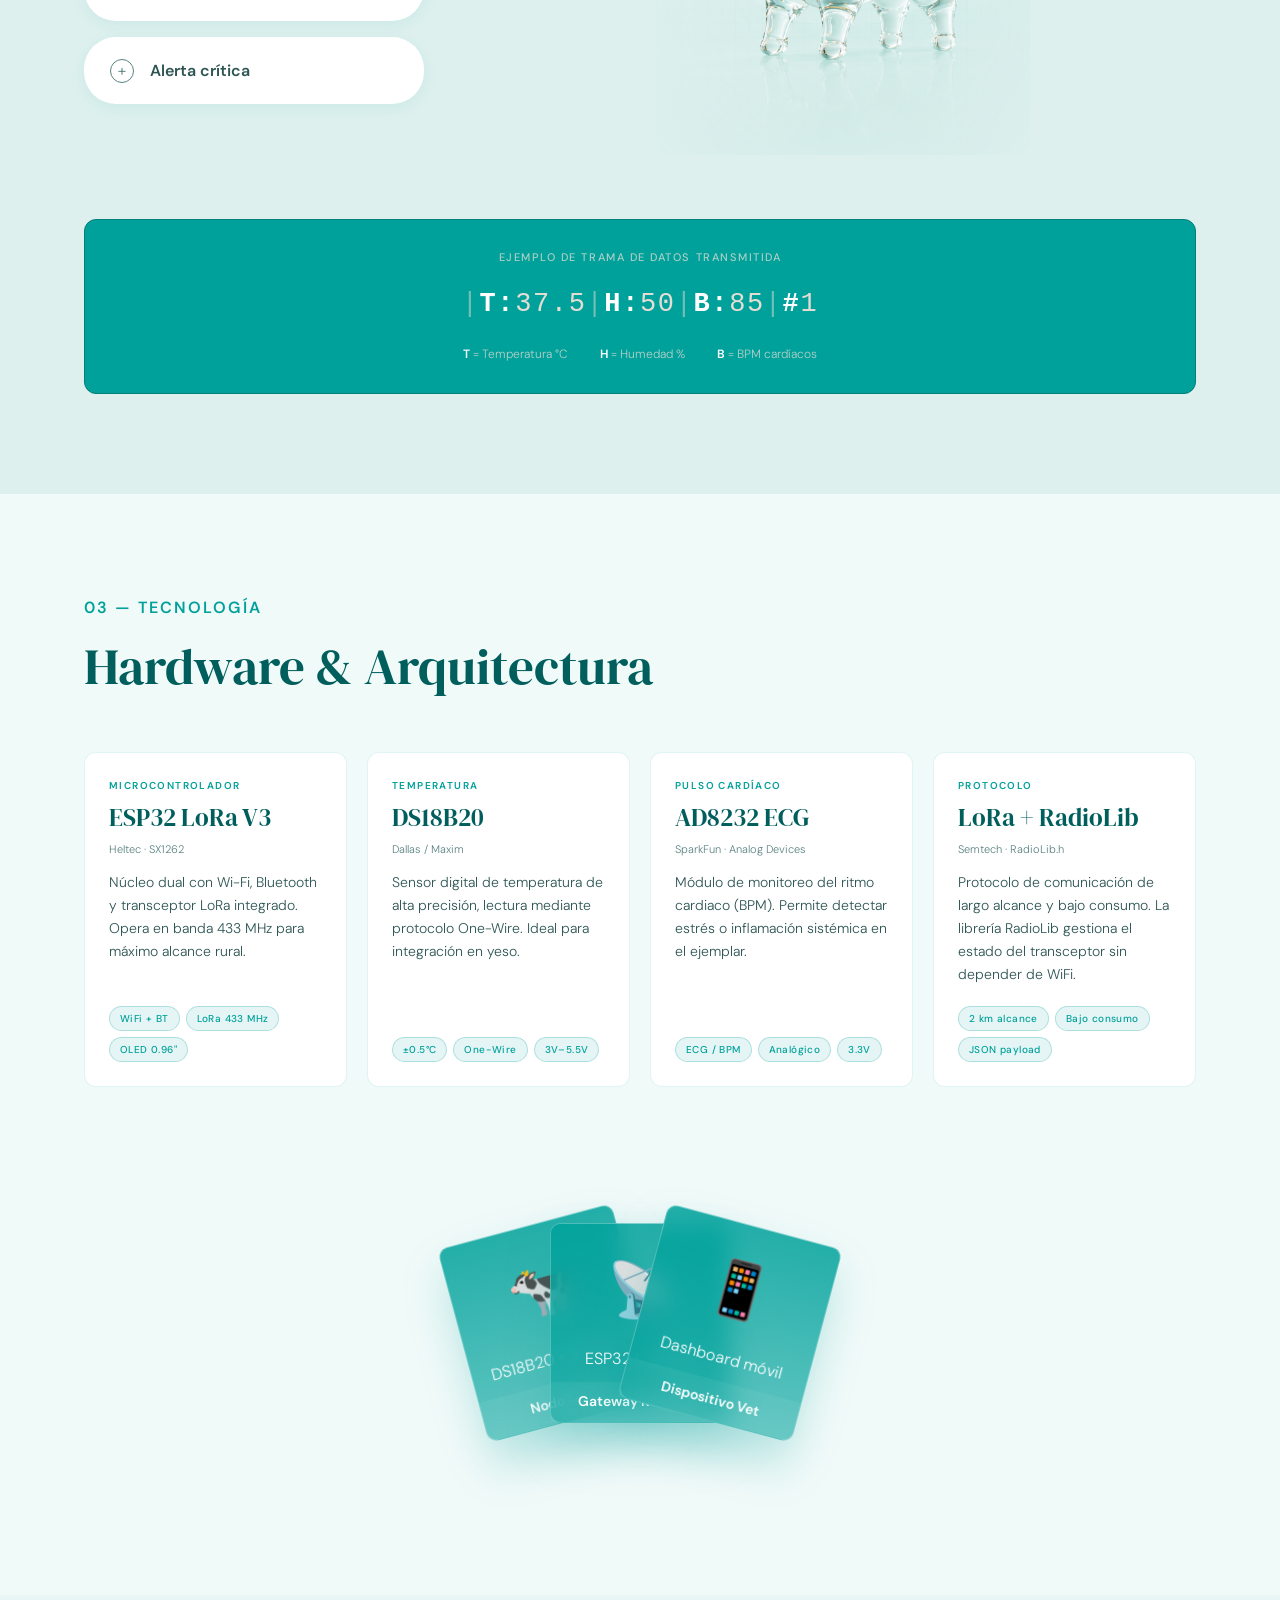
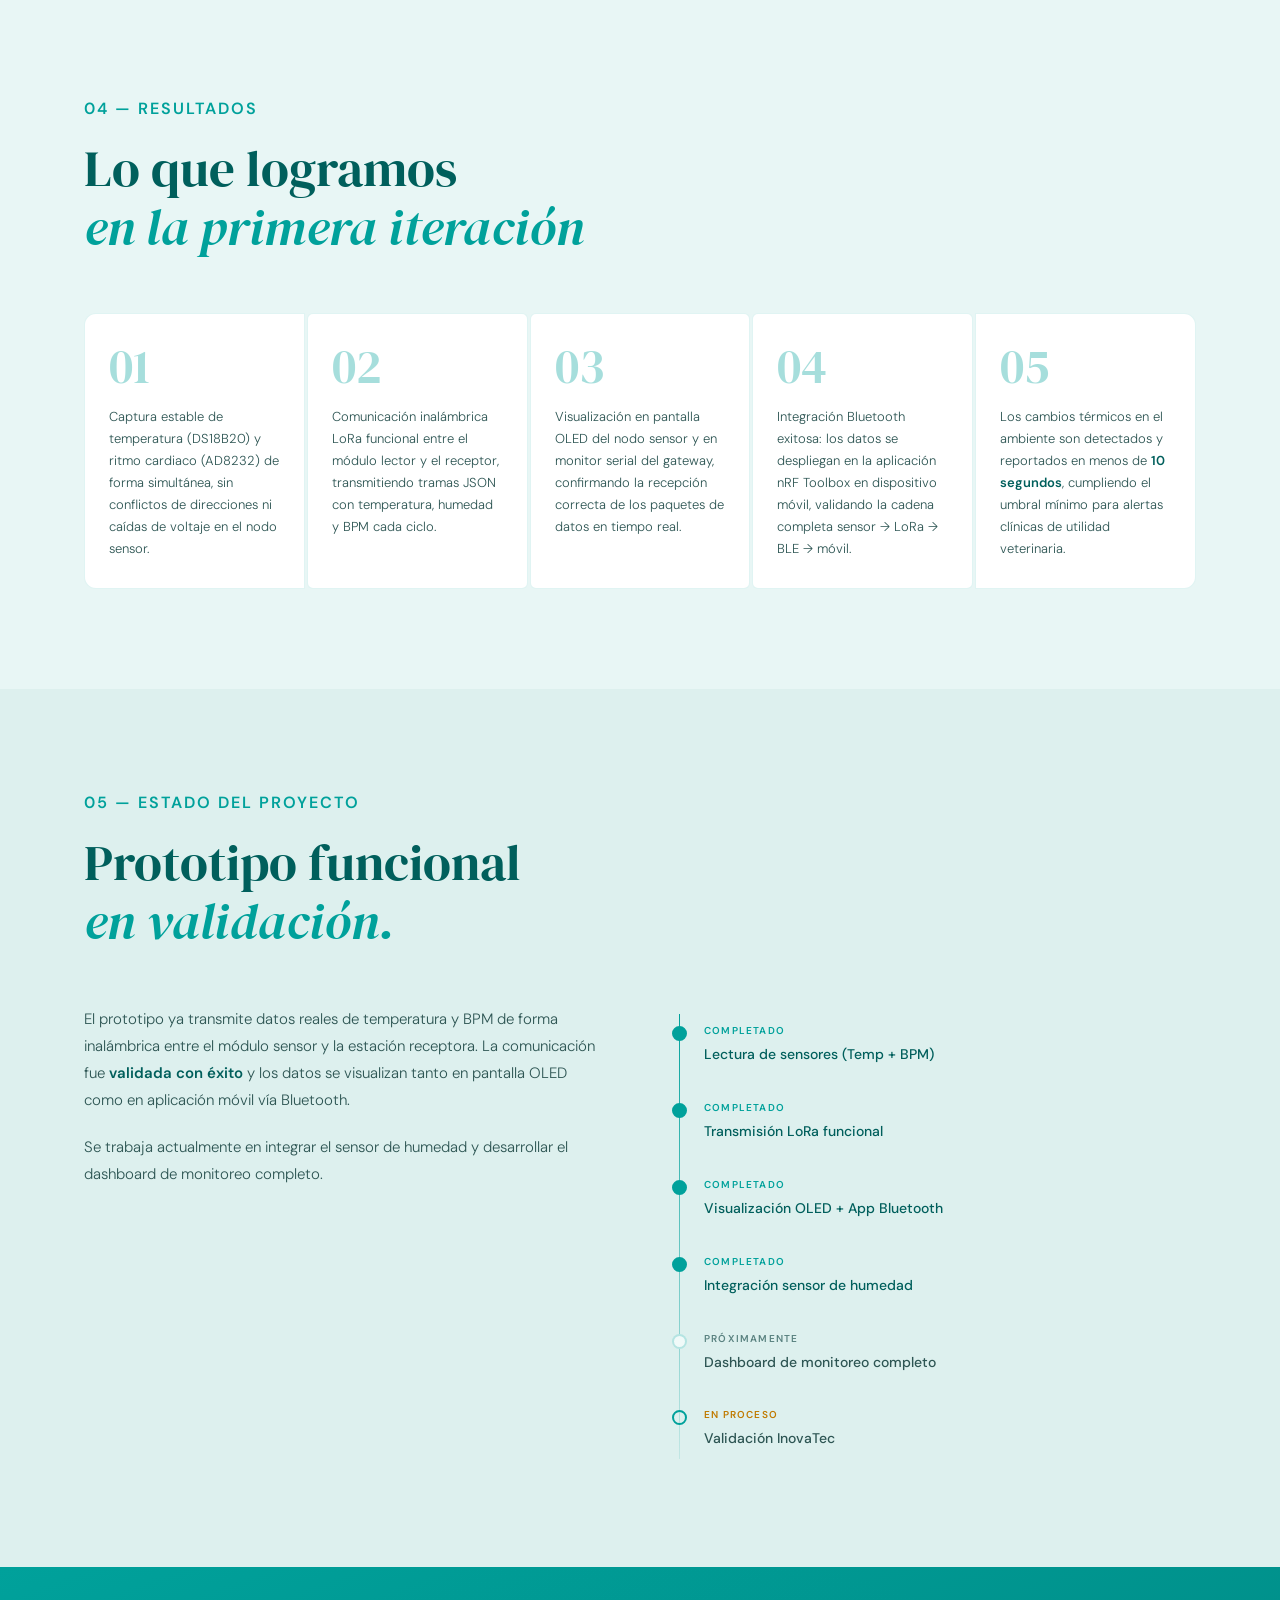
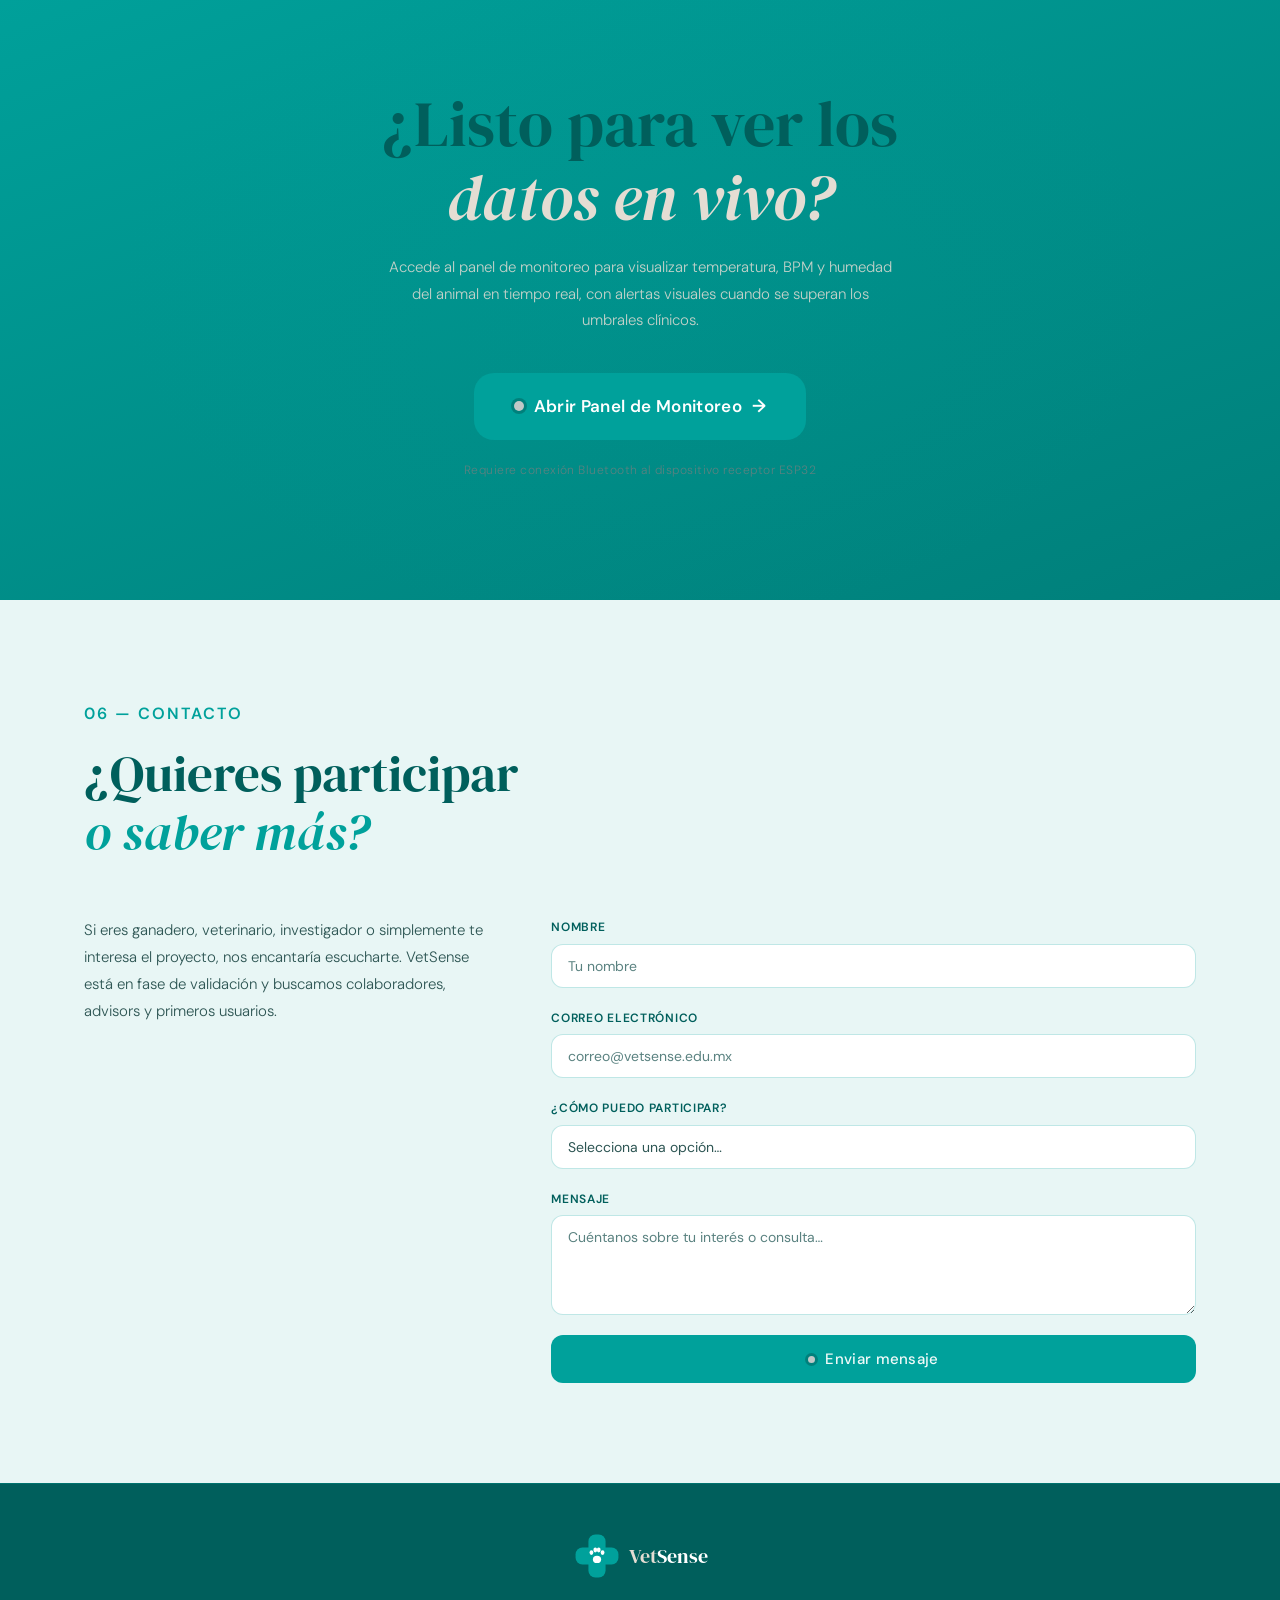
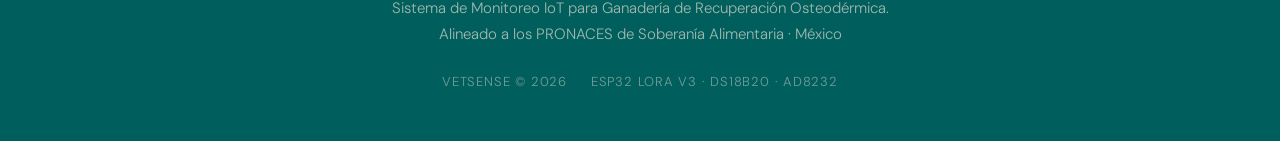
==== commit c3980e0d: "Fix cache: actualizando version a v5.0" ====
--- a/index.html
+++ b/index.html
@@ -7,7 +7,7 @@
     <meta name="description"
         content="VetSense — Sistema de Monitoreo IoT para Ganadería de Recuperación Osteodérmica. Detección temprana de complicaciones post-quirúrgicas en ganado de alto valor genético." />
     <title>VetSense — Monitoreo IoT Veterinario</title>
-    <link rel="stylesheet" href="./styles.css?v=4.0" />
+    <link rel="stylesheet" href="./styles.css?v=5.0" />
     <link rel="preconnect" href="https://fonts.googleapis.com" />
     <link rel="preconnect" href="https://fonts.gstatic.com" crossorigin />
     <link
@@ -762,4 +762,4 @@
     <script src="./scripts.js"></script>
 </body>
 
-</html>+</html>
